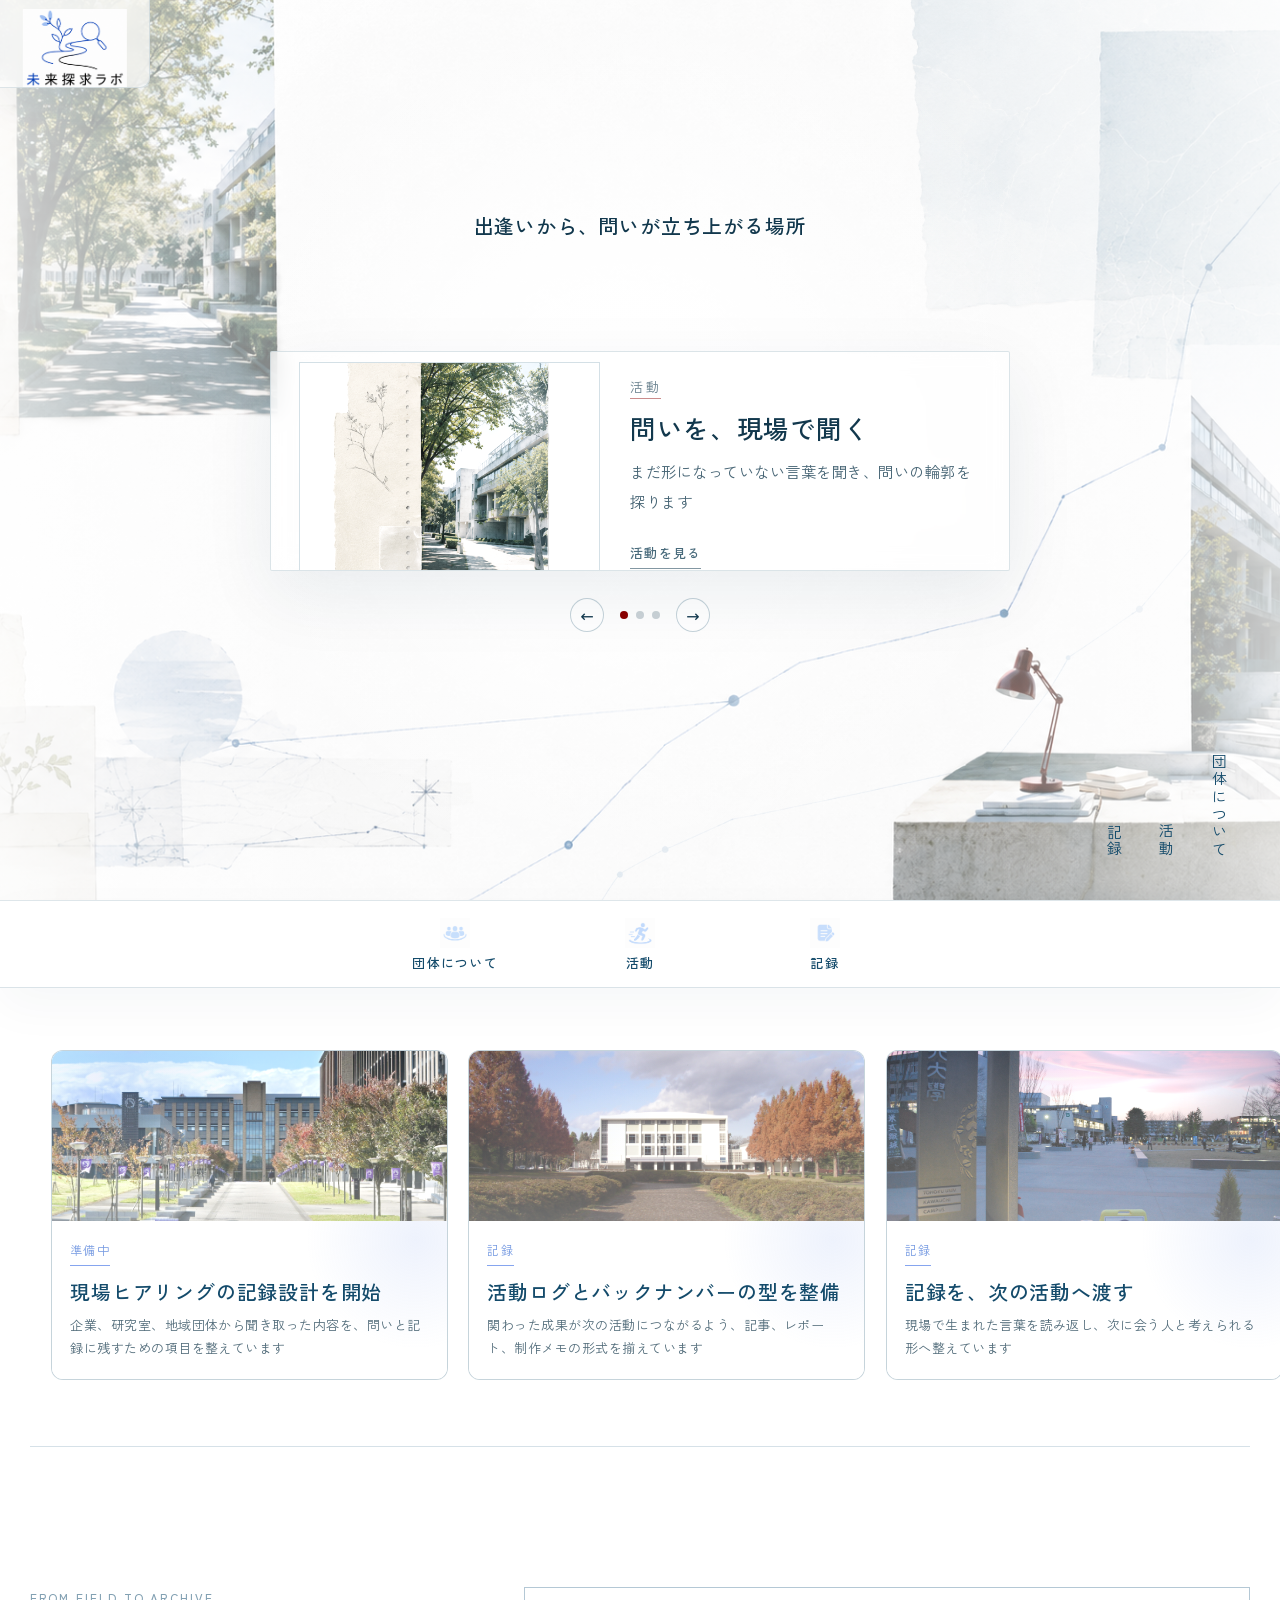
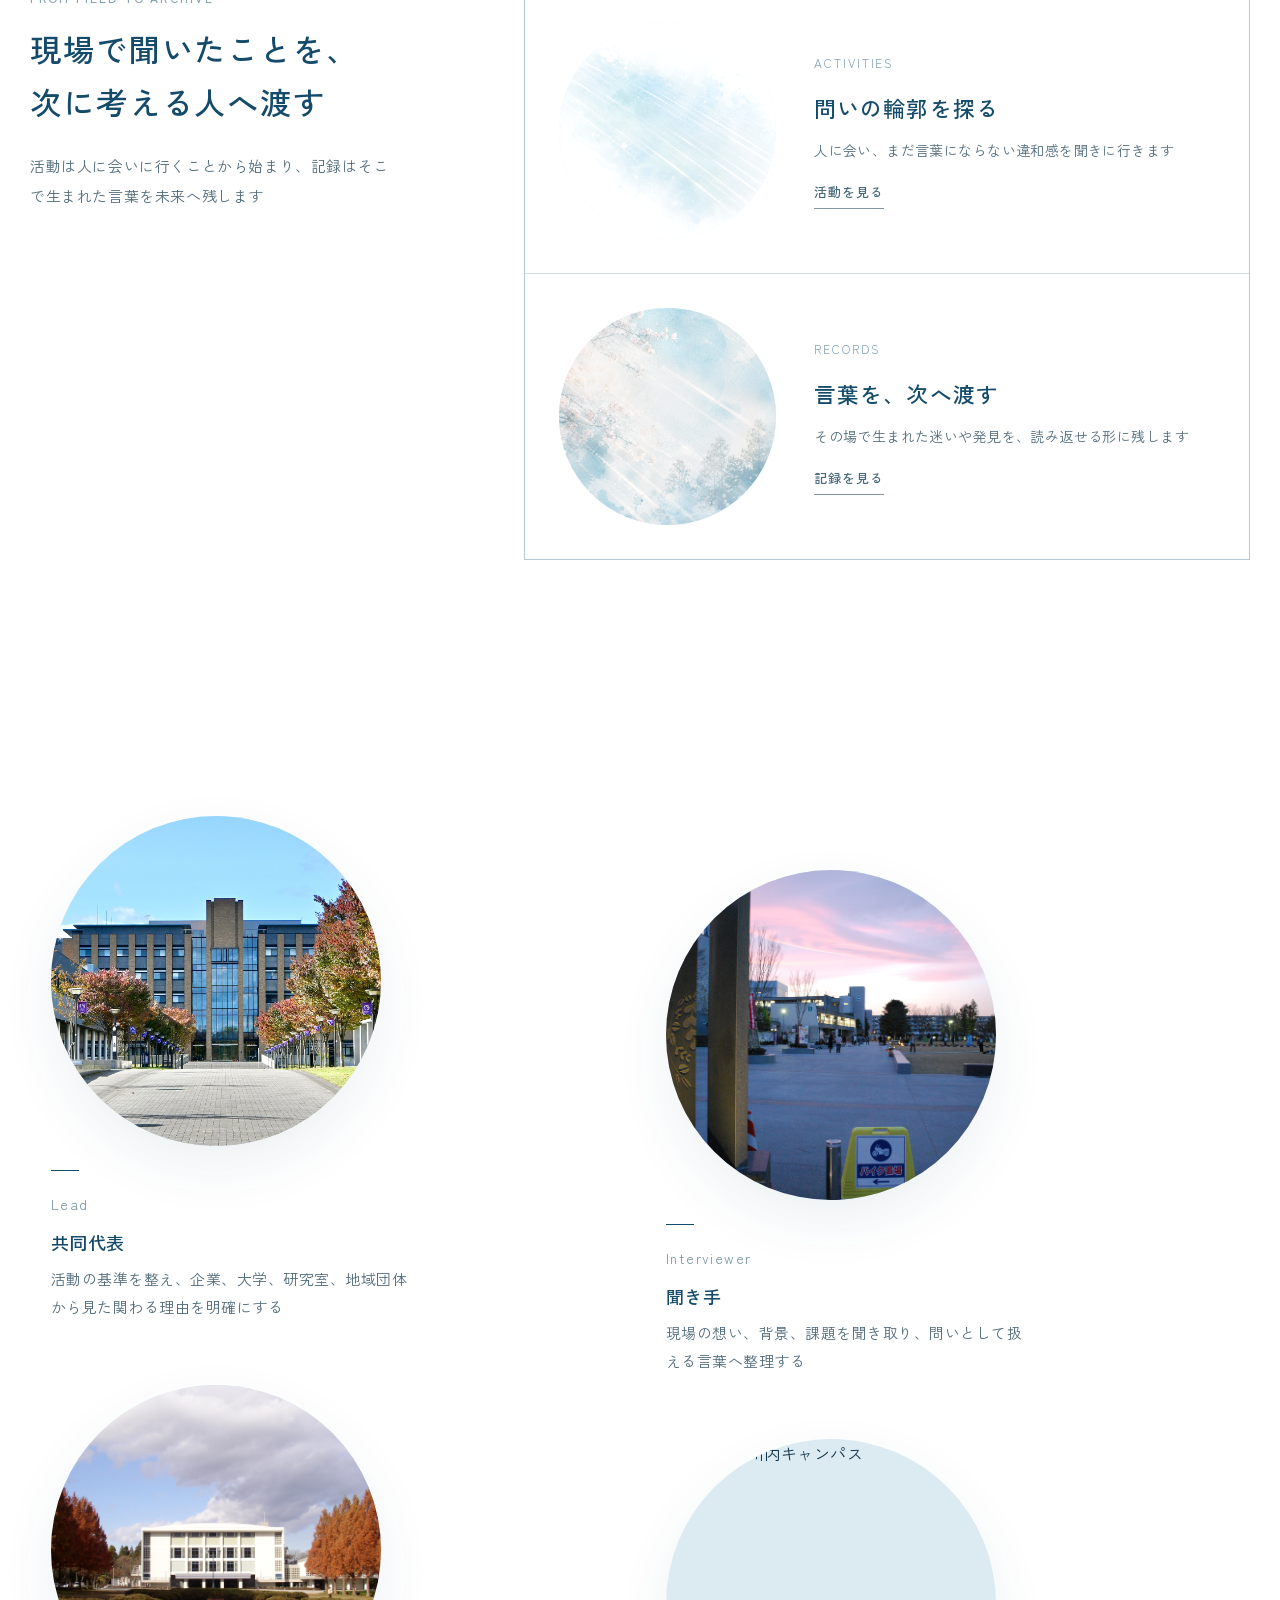
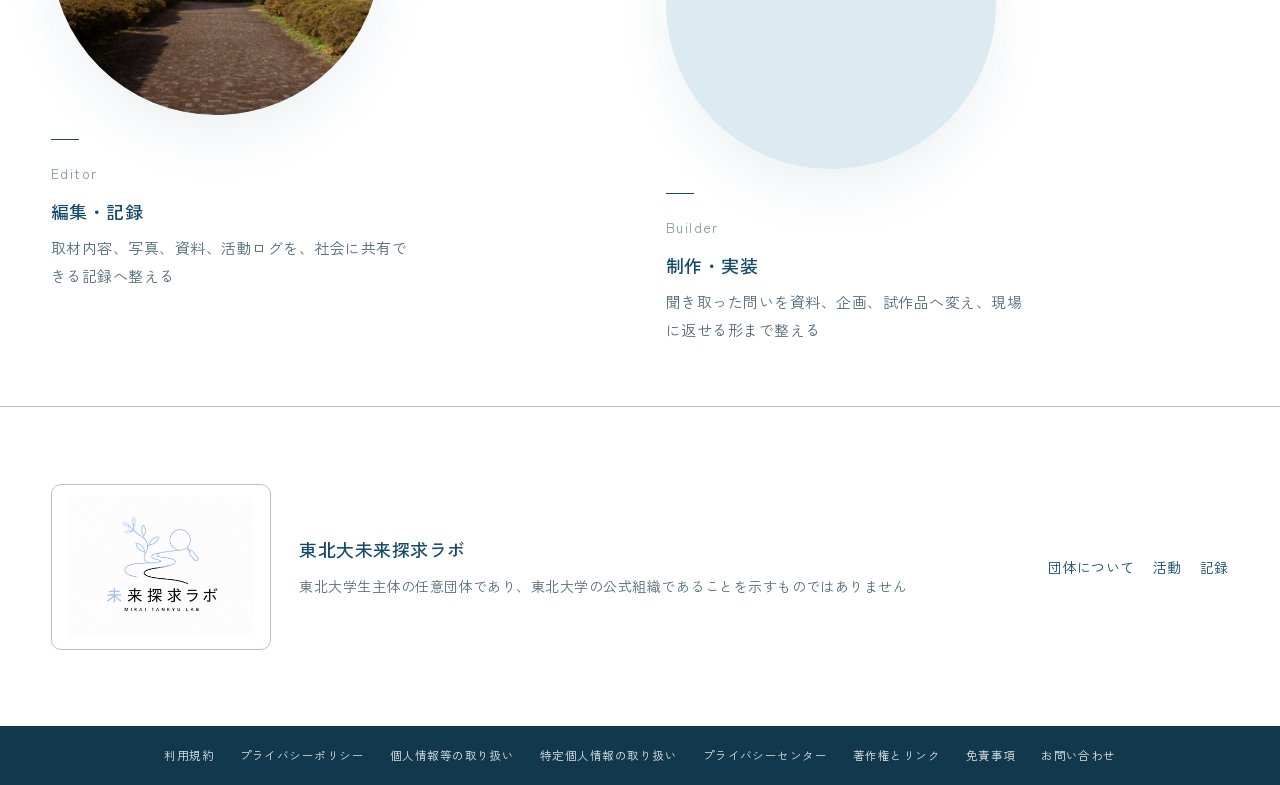
==== index.html @ eca27746 "publish Tohoku Future Inquiry Lab site" ====
﻿<!doctype html>
<html lang="ja">
  <head>
    <meta charset="utf-8" />
    <meta name="viewport" content="width=device-width, initial-scale=1" />
    <title>東北大未来探求ラボ | Tohoku Future Inquiry Lab</title>
    <meta
      name="description"
      content="東北大未来探求ラボは、企業・大学・研究室・地域団体の現場にある想いを聞き取り、問いとして整理し、社会に残る記録と次の協働へつなげる実践型コミュニティです"
    />
    <link rel="icon" type="image/png" href="./assets/mirai-tankyu-lab-logo.png" />
    <link rel="stylesheet" href="./styles.css" />
  </head>
  <body class="knot-site" data-page="top">
    <div id="loading" aria-hidden="true"></div>

    <a href="#main" class="skip-link">本文へ移動</a>

    <button class="knot-menu" type="button" data-knot-menu aria-controls="globalNavi" aria-expanded="false">
      <span></span>
      <span></span>
      <span></span>
      <i>menu</i>
    </button>

    <header class="knot-follow-header" data-follow-header aria-hidden="true">
      <nav aria-label="追従ナビゲーション">
        <a href="./about.html">団体について</a>
        <a href="./activities.html">活動</a>
        <a href="./records.html">記録</a>
      </nav>
    </header>

    <nav id="globalNavi" class="knot-nav" aria-label="主要ナビゲーション">
      <div class="knot-nav-inner">
        <a href="./index.html" aria-current="page">ＴＯＰ</a>
        <a href="./about.html">団体について</a>
        <a href="./activities.html">活動</a>
        <a href="./records.html">記録</a>
      </div>
      <p>東北大学生主体の任意団体</p>
    </nav>

    <main id="main">
      <section class="encounter-hero" aria-label="メインビジュアル">
        <div class="encounter-visual" aria-hidden="true">
          <img class="encounter-board" src="./assets/hero-inquiry/inquiry-board.png" alt="" />
          <img class="encounter-paper" src="./assets/hero-inquiry/blue-paper.png" alt="" />
          <img class="encounter-path" src="./assets/hero-inquiry/path-line.png" alt="" />
        </div>
        <div class="encounter-streams" aria-hidden="true">
          <div class="encounter-row row-slow">
            <div class="encounter-track">
              <figure><img src="./assets/tohoku/aobayama-new-campus-1.jpg" alt="" /></figure>
              <figure><img src="./assets/tohoku/centennial-hall.jpg" alt="" /></figure>
              <figure><img src="./assets/tohoku/kawauchi-campus.jpg" alt="" /></figure>
              <figure><img src="./assets/tohoku/aobayama-new-campus-2.jpg" alt="" /></figure>
              <figure><img src="./assets/tohoku/aobayama-new-campus-1.jpg" alt="" /></figure>
              <figure><img src="./assets/tohoku/centennial-hall.jpg" alt="" /></figure>
              <figure><img src="./assets/tohoku/kawauchi-campus.jpg" alt="" /></figure>
              <figure><img src="./assets/tohoku/aobayama-new-campus-2.jpg" alt="" /></figure>
            </div>
          </div>
          <div class="encounter-row row-medium">
            <div class="encounter-track reverse">
              <figure><img src="./assets/tohoku/kawauchi-campus-2022.jpg" alt="" /></figure>
              <figure><img src="./assets/tohoku/aobayama-new-campus-2.jpg" alt="" /></figure>
              <figure><img src="./assets/tohoku/centennial-hall.jpg" alt="" /></figure>
              <figure><img src="./assets/tohoku/kawauchi-campus.jpg" alt="" /></figure>
              <figure><img src="./assets/tohoku/kawauchi-campus-2022.jpg" alt="" /></figure>
              <figure><img src="./assets/tohoku/aobayama-new-campus-2.jpg" alt="" /></figure>
              <figure><img src="./assets/tohoku/centennial-hall.jpg" alt="" /></figure>
              <figure><img src="./assets/tohoku/kawauchi-campus.jpg" alt="" /></figure>
            </div>
          </div>
          <div class="encounter-row row-fast">
            <div class="encounter-track">
              <figure><img src="./assets/tohoku/centennial-hall.jpg" alt="" /></figure>
              <figure><img src="./assets/tohoku/aobayama-new-campus-1.jpg" alt="" /></figure>
              <figure><img src="./assets/tohoku/kawauchi-campus-2022.jpg" alt="" /></figure>
              <figure><img src="./assets/tohoku/aobayama-new-campus-2.jpg" alt="" /></figure>
              <figure><img src="./assets/tohoku/centennial-hall.jpg" alt="" /></figure>
              <figure><img src="./assets/tohoku/aobayama-new-campus-1.jpg" alt="" /></figure>
              <figure><img src="./assets/tohoku/kawauchi-campus-2022.jpg" alt="" /></figure>
              <figure><img src="./assets/tohoku/aobayama-new-campus-2.jpg" alt="" /></figure>
            </div>
          </div>
        </div>

        <div class="encounter-glow" aria-hidden="true"></div>
        <p class="encounter-label">Tohoku Future Inquiry Lab</p>
        <div class="encounter-copy">
          <h1>出逢いから、問いが立ち上がる場所</h1>
        </div>
        <div class="hero-article-carousel" data-news-carousel aria-label="記事スライドショー">
          <div class="hero-article-slides">
            <a class="hero-article-slide is-active" data-news-slide href="./activities.html">
              <div class="hero-article-image"><img src="./assets/hero-inquiry/campus-portrait.png" alt="" /></div>
              <div class="hero-article-text">
                <span>活動</span>
                <h2>問いを、現場で聞く</h2>
                <p>まだ形になっていない言葉を聞き、問いの輪郭を探ります</p>
                <b>活動を見る</b>
              </div>
            </a>
            <a class="hero-article-slide" data-news-slide href="./records.html">
              <div class="hero-article-image"><img src="./assets/hero-inquiry/campus-stairs.png" alt="" /></div>
              <div class="hero-article-text">
                <span>記録</span>
                <h2>言葉を、次へ渡す</h2>
                <p>結論にしないままの迷いも、読み返せる形へ残します</p>
                <b>記録を見る</b>
              </div>
            </a>
            <a class="hero-article-slide" data-news-slide href="./about.html">
              <div class="hero-article-image"><img src="./assets/hero-inquiry/botanical-record.png" alt="" /></div>
              <div class="hero-article-text">
                <span>団体について</span>
                <h2>探求の余白をひらく</h2>
                <p>忙しい日々の中でも、自分の問いに立ち戻れる場所をつくります</p>
                <b>私たちについて</b>
              </div>
            </a>
          </div>
          <div class="hero-article-controls" aria-label="記事スライド操作">
            <button type="button" data-news-prev aria-label="前の記事へ">←</button>
            <div class="hero-article-dots" role="tablist" aria-label="記事一覧">
              <button type="button" class="is-active" data-news-dot="0" aria-label="1件目を表示"></button>
              <button type="button" data-news-dot="1" aria-label="2件目を表示"></button>
              <button type="button" data-news-dot="2" aria-label="3件目を表示"></button>
            </div>
            <button type="button" data-news-next aria-label="次の記事へ">→</button>
          </div>
        </div>

        <a class="knot-fixed-logo" href="./index.html" aria-label="未来探求ラボ トップ"><img src="./assets/header-logo.png" alt="" /></a>
        <div class="knot-fixed-nav" aria-hidden="true">
          <a href="./about.html">団体について</a>
          <a href="./activities.html">活動</a>
          <a href="./records.html">記録</a>
        </div>
      </section>

      <nav class="knot-under-hero-menu" aria-label="Section navigation" data-under-hero-menu>
        <a href="./about.html">
          <img src="./assets/icons/about.png" alt="" aria-hidden="true" />
          <span>&#x56e3;&#x4f53;&#x306b;&#x3064;&#x3044;&#x3066;</span>
        </a>
        <a href="./activities.html">
          <img src="./assets/icons/activities.png" alt="" aria-hidden="true" />
          <span>&#x6d3b;&#x52d5;</span>
        </a>
        <a href="./records.html">
          <img src="./assets/icons/records.png" alt="" aria-hidden="true" />
          <span>&#x8a18;&#x9332;</span>
        </a>
      </nav>

      <section class="home-news knot-section" aria-label="最近の動き">
        <h2 class="story-visually-hidden">最近の動き</h2>
        <div class="news-carousel news-flow-carousel">
          <div class="news-slides">
            <article class="news-slide is-active" data-news-slide>
              <div class="news-image"><img src="./assets/tohoku/aobayama-new-campus-1.jpg" alt="東北大学青葉山新キャンパス" /></div>
              <div class="news-text">
                <span>準備中</span>
                <h3>現場ヒアリングの記録設計を開始</h3>
                <p>企業、研究室、地域団体から聞き取った内容を、問いと記録に残すための項目を整えています</p>
              </div>
            </article>
            <article class="news-slide" data-news-slide>
              <div class="news-image"><img src="./assets/tohoku/centennial-hall.jpg" alt="東北大学百周年記念会館 川内萩ホール" /></div>
              <div class="news-text">
                <span>記録</span>
                <h3>活動ログとバックナンバーの型を整備</h3>
                <p>関わった成果が次の活動につながるよう、記事、レポート、制作メモの形式を揃えています</p>
              </div>
            </article>
            <article class="news-slide" data-news-slide>
              <div class="news-image"><img src="./assets/tohoku/kawauchi-campus.jpg" alt="東北大学川内キャンパスの風景" /></div>
              <div class="news-text">
                <span>記録</span>
                <h3>記録を、次の活動へ渡す</h3>
                <p>現場で生まれた言葉を読み返し、次に会う人と考えられる形へ整えています</p>
              </div>
            </article>
            <article class="news-slide" aria-hidden="true">
              <div class="news-image"><img src="./assets/tohoku/aobayama-new-campus-1.jpg" alt="" /></div>
              <div class="news-text">
                <span>準備中</span>
                <h3>現場ヒアリングの記録設計を開始</h3>
                <p>企業、研究室、地域団体から聞き取った内容を、問いと記録に残すための項目を整えています</p>
              </div>
            </article>
            <article class="news-slide" aria-hidden="true">
              <div class="news-image"><img src="./assets/tohoku/centennial-hall.jpg" alt="" /></div>
              <div class="news-text">
                <span>記録</span>
                <h3>活動ログとバックナンバーの型を整備</h3>
                <p>関わった成果が次の活動につながるよう、記事、レポート、制作メモの形式を揃えています</p>
              </div>
            </article>
            <article class="news-slide" aria-hidden="true">
              <div class="news-image"><img src="./assets/tohoku/kawauchi-campus.jpg" alt="" /></div>
              <div class="news-text">
                <span>記録</span>
                <h3>記録を、次の活動へ渡す</h3>
                <p>現場で生まれた言葉を読み返し、次に会う人と考えられる形へ整えています</p>
              </div>
            </article>
          </div>
        </div>
      </section>

      <section class="home-portal" aria-labelledby="homePortalTitle">
        <div class="home-portal-intro" data-target data-slideup>
          <p class="story-kicker">from field to archive</p>
          <h2 id="homePortalTitle">現場で聞いたことを、<br />次に考える人へ渡す</h2>
          <p>活動は人に会いに行くことから始まり、記録はそこで生まれた言葉を未来へ残します</p>
        </div>
        <div class="home-portal-links">
          <a class="home-portal-link" href="./activities.html" data-target data-slideup>
            <div class="home-portal-image"><img src="./assets/future-lab/home-activity-portal.png" alt="淡い青の中を進む光の線" /></div>
            <div>
              <span>Activities</span>
              <h3>問いの輪郭を探る</h3>
              <p>人に会い、まだ言葉にならない違和感を聞きに行きます</p>
              <b>活動を見る</b>
            </div>
          </a>
          <a class="home-portal-link" href="./records.html" data-target data-slideup>
            <div class="home-portal-image"><img src="./assets/future-lab/home-record-portal.png" alt="桜と光が重なる風景" /></div>
            <div>
              <span>Records</span>
              <h3>言葉を、次へ渡す</h3>
              <p>その場で生まれた迷いや発見を、読み返せる形に残します</p>
              <b>記録を見る</b>
            </div>
          </a>
        </div>
      </section>

      <section class="home-events knot-section" aria-label="これから開く場">
        <div class="home-section-head">
          <p>Events</p>
          <h2 id="home-events-title">これから動く活動</h2>
        </div>
        <div class="event-list">
          <article data-target data-slideup>
            <span>準備中</span>
            <h3>未来探求インタビュー</h3>
            <p>企業、研究室、地域の現場に会い、想いと課題を聞き取り、社会に残る記録へ整える活動</p>
          </article>
          <article data-target data-slideup>
            <span>設計中</span>
            <h3>問いの整理会</h3>
            <p>聞き取った内容を問い、資料、試作品へ整理し、小さく検証する活動</p>
          </article>
          <article data-target data-slideup>
            <span>構想中</span>
            <h3>社会課題プロジェクト</h3>
            <p>大学の知と社会の現場を接続し、3か月単位で小さな支援策を検証する活動</p>
          </article>
          <article data-target data-slideup>
            <span>記録化</span>
            <h3>活動ログ編集</h3>
            <p>取材、写真、レポート、制作メモを蓄積し、バックナンバーとして公開する活動</p>
          </article>
          <article data-target data-slideup>
            <span>公開準備</span>
            <h3>問いの共有会</h3>
            <p>記録から見えた論点を共有し、次に会うべき人や現場を整理する活動</p>
          </article>
        </div>
      </section>

      <section class="knot-section knot-future">
        <div class="knot-row">
          <aside class="knot-sticky">
            <h2 class="knot-page-title" data-target data-slideup>
              <span>( framework )</span>
              <strong>出逢いを記録し、協働へつなぐ</strong>
            </h2>
          </aside>
          <div class="knot-row-main">
            <div class="future-map" data-target data-slideup>
              <img src="./assets/mirai-tankyu-lab-logo.png" alt="未来探求ラボのロゴ" />
              <div>
                <span>Brand flow</span>
                <h3>出逢い、問い、記録、社会接続</h3>
                <p>企業、大学、研究室、地域団体の現場にある想いを聞き取り、次の活動へつながる記録として残します</p>
              </div>
            </div>
            <div class="future-steps">
              <article data-target data-slideup>
                <span>01</span>
                <h3>聞き取る</h3>
                <p>現場に会い、想い、課題、背景を聞き取り、まだ言葉になっていない問いを見つけます</p>
              </article>
              <article data-target data-slideup>
                <span>02</span>
                <h3>記録する</h3>
                <p>聞き取った内容を記事、レポート、写真、制作メモとして整理します</p>
              </article>
              <article data-target data-slideup>
                <span>03</span>
                <h3>接続する</h3>
                <p>記録を公開し、大学の知と社会の現場が次に動ける接点を作ります</p>
              </article>
            </div>
          </div>
        </div>
      </section>

      <section class="knot-section knot-members">
        <div class="knot-row">
          <aside class="knot-sticky">
            <h2 class="knot-page-title" data-target data-slideup>
              <span>( members )</span>
              <strong>記録と接続を担うメンバー</strong>
            </h2>
            <p class="knot-side-lead" data-target data-slideup>
              聞く、整理する、記録する、形にする役割で、活動を社会に残る成果へつなげます
            </p>
          </aside>
          <div class="knot-row-main">
            <div class="member-list">
              <article class="member-card" data-target data-slideup>
                <div class="member-photo"><img src="./assets/tohoku/aobayama-new-campus-2.jpg" alt="東北大学青葉山新キャンパス" /></div>
                <div class="member-text">
                  <span>Lead</span>
                  <h3>共同代表</h3>
                  <p>活動の基準を整え、企業、大学、研究室、地域団体から見た関わる理由を明確にする</p>
                </div>
              </article>
              <article class="member-card" data-target data-slideup>
                <div class="member-photo"><img src="./assets/tohoku/kawauchi-campus.jpg" alt="東北大学川内キャンパスの風景" /></div>
                <div class="member-text">
                  <span>Interviewer</span>
                  <h3>聞き手</h3>
                  <p>現場の想い、背景、課題を聞き取り、問いとして扱える言葉へ整理する</p>
                </div>
              </article>
              <article class="member-card" data-target data-slideup>
                <div class="member-photo"><img src="./assets/tohoku/centennial-hall.jpg" alt="東北大学百周年記念会館 川内萩ホール" /></div>
                <div class="member-text">
                  <span>Editor</span>
                  <h3>編集・記録</h3>
                  <p>取材内容、写真、資料、活動ログを、社会に共有できる記録へ整える</p>
                </div>
              </article>
              <article class="member-card" data-target data-slideup>
                <div class="member-photo"><img src="./assets/tohoku/kawauchi-campus-2022.jpg" alt="東北大学川内キャンパス" /></div>
                <div class="member-text">
                  <span>Builder</span>
                  <h3>制作・実装</h3>
                  <p>聞き取った問いを資料、企画、試作品へ変え、現場に返せる形まで整える</p>
                </div>
              </article>
            </div>
          </div>
        </div>
      </section>

      <section class="knot-section knot-activities">
        <div class="knot-row">
          <aside class="knot-sticky">
            <h2 class="knot-page-title" data-target data-slideup>
              <span>( activities )</span>
              <strong>聞き取り、記録し、接続する</strong>
            </h2>
            <a class="btn-circle small" href="./activities.html" data-target data-slideup>
              <i></i>
              <span>一覧へ</span>
            </a>
          </aside>
          <div class="knot-row-main">
            <header class="knot-line-header">
              <h2 data-target data-slideup>recent activities</h2>
            </header>
            <div class="content-list compact-list knot-card-list" data-activities-list data-limit="3">
              <p class="loading">活動を読み込み中</p>
            </div>
          </div>
        </div>
      </section>

      <section class="knot-section knot-records">
        <div class="knot-row">
          <aside class="knot-sticky">
            <h2 class="knot-page-title" data-target data-slideup>
              <span>( records )</span>
              <strong>協働の理由を積み上げる</strong>
            </h2>
            <a class="btn-circle small" href="./records.html" data-target data-slideup>
              <i></i>
              <span>一覧へ</span>
            </a>
          </aside>
          <div class="knot-row-main">
            <header class="knot-line-header">
              <h2 data-target data-slideup>public records</h2>
            </header>
            <div class="backnumber-list knot-card-list" data-records-list data-limit="3">
              <p class="loading">記録を読み込み中</p>
            </div>
          </div>
        </div>
      </section>
    </main>

    <footer class="knot-footer">
      <div class="knot-footer-mark"><img src="./assets/mirai-tankyu-lab-logo.png" alt="未来探求ラボ" /></div>
      <div>
        <strong>東北大未来探求ラボ</strong>
        <p>東北大学生主体の任意団体であり、東北大学の公式組織であることを示すものではありません</p>
      </div>
      <nav aria-label="Footer navigation">
        <a href="./about.html">&#x56e3;&#x4f53;&#x306b;&#x3064;&#x3044;&#x3066;</a>
        <a href="./activities.html">&#x6d3b;&#x52d5;</a>
        <a href="./records.html">&#x8a18;&#x9332;</a>
      </nav>
    </footer>
    <nav class="knot-legal-footer" aria-label="Policy navigation">
      <a href="./terms.html">&#x5229;&#x7528;&#x898f;&#x7d04;</a>
      <a href="./privacy.html">&#x30d7;&#x30e9;&#x30a4;&#x30d0;&#x30b7;&#x30fc;&#x30dd;&#x30ea;&#x30b7;&#x30fc;</a>
      <a href="./personal-information.html">&#x500b;&#x4eba;&#x60c5;&#x5831;&#x7b49;&#x306e;&#x53d6;&#x308a;&#x6271;&#x3044;</a>
      <a href="./specific-personal-information.html">&#x7279;&#x5b9a;&#x500b;&#x4eba;&#x60c5;&#x5831;&#x306e;&#x53d6;&#x308a;&#x6271;&#x3044;</a>
      <a href="./privacy-center.html">&#x30d7;&#x30e9;&#x30a4;&#x30d0;&#x30b7;&#x30fc;&#x30bb;&#x30f3;&#x30bf;&#x30fc;</a>
      <a href="./copyright-link.html">&#x8457;&#x4f5c;&#x6a29;&#x3068;&#x30ea;&#x30f3;&#x30af;</a>
      <a href="./disclaimer.html">&#x514d;&#x8cac;&#x4e8b;&#x9805;</a>
      <a href="./contact.html">&#x304a;&#x554f;&#x3044;&#x5408;&#x308f;&#x305b;</a>
    </nav>




    <script src="./script.js"></script>
  </body>
</html>
---- styles.css ----
:root {
  --ink: #101412;
  --muted: #59625d;
  --paper: #ffffff;
  --surface: #ffffff;
  --line: #e2e2dc;
  --deep: #153c35;
  --aqua: #2d9c89;
  --brick: #b84d34;
  --sky: #9fc7d3;
  --max: 1180px;
  --gutter: clamp(22px, 4.2vw, 56px);
  --section-y: clamp(84px, 9vw, 136px);
  --opening-ease: cubic-bezier(0.22, 1, 0.36, 1);
  --opening-exit: cubic-bezier(0.83, 0, 0.17, 1);
}

* {
  box-sizing: border-box;
}

html {
  scroll-behavior: smooth;
}

body {
  margin: 0;
  background: var(--paper);
  color: var(--ink);
  font-family: "Yu Gothic", "Hiragino Kaku Gothic ProN", "Meiryo", system-ui, sans-serif;
  line-height: 1.75;
  letter-spacing: 0;
}

body.is-loading {
  overflow: hidden;
}

.preloader {
  position: fixed;
  inset: 0;
  z-index: 9999;
  display: grid;
  place-items: center;
  overflow: hidden;
  background: transparent;
  color: #ffffff;
  isolation: isolate;
  visibility: visible;
  transition: visibility 0s linear 980ms;
}

.preloader::before,
.preloader::after {
  position: absolute;
  right: 0;
  left: 0;
  z-index: 0;
  height: 50.5%;
  background: #000000;
  content: "";
  transition: transform 980ms var(--opening-exit);
  will-change: transform;
}

.preloader::before {
  top: 0;
  transform-origin: 50% 0;
}

.preloader::after {
  bottom: 0;
  transform-origin: 50% 100%;
}

.preloader.is-hidden {
  visibility: hidden;
  pointer-events: none;
}

.preloader.is-hidden::before {
  transform: translateY(-101%);
}

.preloader.is-hidden::after {
  transform: translateY(101%);
}

.opening-mark {
  display: grid;
  position: relative;
  z-index: 1;
  width: min(34vw, 168px);
  height: min(34vw, 168px);
  place-items: center;
  color: #ffffff;
  opacity: 0;
  transform: translateZ(0) scale(0.94);
  animation: openingMark 1880ms var(--opening-ease) both;
  will-change: opacity, transform;
}

.future-sigil {
  display: block;
  width: clamp(92px, 13vw, 154px);
  height: clamp(92px, 13vw, 154px);
  overflow: visible;
  transform: translateZ(0);
}

.future-sigil-body {
  transform-origin: 50% 50%;
  stroke-dasharray: 312;
  animation: sigilResolve 1880ms var(--opening-ease) both;
  will-change: stroke-dashoffset, transform;
}

.future-sigil-slit {
  opacity: 0.72;
  transform-origin: 50% 50%;
  animation: sigilSlit 1880ms var(--opening-ease) both;
  will-change: opacity, stroke-dashoffset;
}

.future-sigil-point {
  transform-box: fill-box;
  transform-origin: center;
  animation: sigilPoint 1880ms var(--opening-ease) both;
  will-change: opacity, transform;
}

.preloader.is-hidden .opening-mark {
  opacity: 0;
  transform: translateZ(0) scale(0.9);
  transition:
    opacity 360ms var(--opening-exit),
    transform 520ms var(--opening-exit);
}

body:not(.is-loading) .site-header,
body:not(.is-loading) .top-strip,
body:not(.is-loading) .hero-copy,
body:not(.is-loading) .slideshow-shell,
body:not(.is-loading) .impact-panel,
body:not(.is-loading) .impact-news {
  animation: siteReveal 960ms var(--opening-ease) both;
}

body:not(.is-loading) .top-strip {
  animation-delay: 60ms;
}

body:not(.is-loading) .hero-copy {
  animation-delay: 120ms;
}

body:not(.is-loading) .slideshow-shell {
  animation-delay: 180ms;
}

body:not(.is-loading) .impact-panel {
  animation-delay: 120ms;
}

body:not(.is-loading) .impact-news {
  animation-delay: 220ms;
}

.hero-copy {
  position: relative;
  z-index: 7;
  max-width: 390px;
}

@keyframes openingMark {
  0% {
    opacity: 0;
    transform: translateZ(0) scale(0.92);
  }
  34%, 82% {
    opacity: 1;
    transform: translateZ(0) scale(1);
  }
  100% {
    opacity: 0.96;
    transform: translateZ(0) scale(0.985);
  }
}

@keyframes sigilResolve {
  0% {
    stroke-dashoffset: 312;
    transform: translateY(4px) scale(0.94);
  }
  42%, 82% {
    stroke-dashoffset: 0;
    transform: translateY(0) scale(1);
  }
  100% {
    stroke-dashoffset: 0;
    transform: translateY(0) scale(0.96);
  }
}

@keyframes sigilSlit {
  0%, 30% {
    opacity: 0;
    stroke-dasharray: 1 96;
    stroke-dashoffset: 44;
  }
  58%, 82% {
    opacity: 0.72;
    stroke-dasharray: 96 96;
    stroke-dashoffset: 0;
  }
  100% {
    opacity: 0.58;
    stroke-dasharray: 96 96;
    stroke-dashoffset: 0;
  }
}

@keyframes sigilPoint {
  0%, 38% {
    opacity: 0;
    transform: scale(0.72);
  }
  62%, 82% {
    opacity: 1;
    transform: scale(1);
  }
  100% {
    opacity: 0.92;
    transform: scale(0.9);
  }
}

@keyframes siteReveal {
  from {
    opacity: 0;
    transform: translateY(10px);
  }
  to {
    opacity: 1;
    transform: translateY(0);
  }
}

@media (prefers-reduced-motion: reduce) {
  .preloader,
  .preloader::before,
  .preloader::after,
  .opening-mark,
  .future-sigil-body,
  .future-sigil-slit,
  .future-sigil-point,
  .preloader.is-hidden .opening-mark,
  body:not(.is-loading) .site-header,
  body:not(.is-loading) .top-strip,
  body:not(.is-loading) .hero-copy,
  body:not(.is-loading) .slideshow-shell,
  body:not(.is-loading) .impact-panel,
  body:not(.is-loading) .impact-news,
  .flow-track {
    animation: none;
    transition: none;
  }
}

img {
  display: block;
  max-width: 100%;
}

a {
  color: inherit;
  text-decoration: none;
}

button,
select {
  font: inherit;
}

.site-header {
  position: sticky;
  top: 0;
  z-index: 20;
  display: grid;
  grid-template-columns: minmax(300px, 1fr) auto minmax(190px, 0.36fr);
  align-items: center;
  gap: 28px;
  min-height: 92px;
  padding: 14px 30px;
  background: rgba(255, 255, 255, 0.94);
  border-bottom: 1px solid var(--line);
  backdrop-filter: blur(10px);
}

.brand {
  display: inline-flex;
  align-items: center;
  gap: 12px;
  min-width: 0;
}

.brand-mark {
  display: grid;
  width: 48px;
  height: 48px;
  place-items: center;
  background: var(--ink);
  color: var(--surface);
  font-weight: 700;
}

.brand strong,
.site-footer strong {
  display: block;
  font-size: 17px;
  line-height: 1.2;
}

.brand small {
  color: var(--muted);
  font-size: 14px;
}

.header-nav {
  display: flex;
  align-items: center;
  gap: 22px;
  font-size: 14px;
}

.header-nav a {
  flex: 0 0 auto;
  white-space: nowrap;
  border-bottom: 1px solid transparent;
}

.header-nav a:hover,
.header-nav a:focus-visible,
.header-nav a[aria-current="page"] {
  border-color: var(--ink);
}

.official-note {
  justify-self: end;
  margin: 0;
  color: var(--muted);
  font-size: 14px;
}

.top-strip {
  display: flex;
  justify-content: center;
  gap: clamp(18px, 4vw, 60px);
  padding: 14px var(--gutter);
  border-bottom: 1px solid var(--line);
  color: var(--muted);
  font-size: 14px;
  white-space: nowrap;
  overflow-x: auto;
}

.top-strip a {
  flex: 0 0 auto;
  border-bottom: 1px solid transparent;
}

.top-strip a:hover,
.top-strip a:focus-visible {
  color: var(--ink);
  border-color: var(--ink);
}

.section-band,
.section-pad {
  max-width: var(--max);
  margin: 0 auto;
  padding: var(--section-y) var(--gutter);
}

.page-hero {
  display: grid;
  grid-template-columns: minmax(280px, 0.76fr) minmax(320px, 1fr);
  gap: clamp(28px, 7vw, 92px);
  align-items: end;
  min-height: 420px;
  border-bottom: 1px solid var(--line);
}

.page-hero h1 {
  max-width: 720px;
  font-size: clamp(32px, 4.5vw, 56px);
}

.page-hero p:last-child {
  max-width: 560px;
  margin: 0;
  color: var(--muted);
  font-size: 18px;
}

.hero {
  position: relative;
  display: grid;
  grid-template-columns: minmax(170px, 0.56fr) minmax(300px, 0.94fr) minmax(300px, 1.1fr) minmax(170px, 0.56fr);
  gap: clamp(16px, 3vw, 34px);
  align-items: center;
  min-height: min(760px, calc(100svh - 124px));
  padding: clamp(68px, 7vw, 104px) var(--gutter) clamp(58px, 7vw, 96px);
}

.watermark {
  position: absolute;
  left: 50%;
  bottom: 64px;
  z-index: -1;
  margin: 0;
  color: rgba(16, 20, 18, 0.055);
  font-family: Georgia, serif;
  font-size: clamp(88px, 18vw, 240px);
  font-weight: 700;
  line-height: 0.8;
  transform: translateX(-50%);
  white-space: nowrap;
}

.eyebrow {
  margin: 0 0 14px;
  color: var(--brick);
  font-size: 14px;
  font-weight: 700;
  letter-spacing: 0.08em;
  text-transform: uppercase;
}

h1,
h2,
h3,
p {
  overflow-wrap: anywhere;
}

h1 {
  margin: 0;
  font-family: inherit;
  font-size: clamp(34px, 4vw, 48px);
  font-weight: 700;
  line-height: 1.16;
}

.hero-title {
  font-size: clamp(28px, 2.8vw, 32px);
  line-height: 1.28;
  font-weight: 700;
  overflow-wrap: normal;
  word-break: keep-all;
}

.hero-title span {
  display: block;
}

.hero-slideshow .hero-lead {
  max-width: 300px;
}

h2 {
  margin: 0;
  font-family: inherit;
  font-size: clamp(27px, 3.2vw, 42px);
  font-weight: 700;
  line-height: 1.32;
}

h3 {
  margin: 0;
  font-size: 22px;
  line-height: 1.35;
}

.hero-lead {
  max-width: 560px;
  margin: 30px 0 0;
  color: #27312d;
  font-size: 18px;
}

.hero-actions {
  display: flex;
  flex-wrap: wrap;
  gap: 18px;
  align-items: center;
  margin-top: 38px;
}

.primary-link,
.text-link,
.question-machine button {
  display: inline-flex;
  min-height: 48px;
  align-items: center;
  justify-content: center;
  border: 1px solid var(--ink);
}

.primary-link {
  padding: 0 24px;
  background: var(--ink);
  color: var(--surface);
}

.primary-link:hover,
.primary-link:focus-visible,
.question-machine button:hover,
.question-machine button:focus-visible {
  background: var(--deep);
  border-color: var(--deep);
}

.text-link {
  border-color: transparent;
  border-bottom-color: var(--ink);
}

.hero-card {
  position: relative;
  min-height: 330px;
  background: var(--surface);
  border: 1px solid var(--line);
  overflow: hidden;
}

.hero-card img {
  width: 100%;
  height: 100%;
  min-height: inherit;
  object-fit: cover;
  filter: saturate(0.86) contrast(1.02);
}

.hero-card > div {
  position: absolute;
  right: 0;
  bottom: 0;
  left: auto;
  width: min(84%, 320px);
  padding: 20px;
  background: var(--surface);
  border-top: 1px solid var(--line);
  border-left: 1px solid var(--line);
}

.hero-card-left,
.hero-card-right {
  min-height: 380px;
}

.hero-card-main {
  min-height: 560px;
}

.hero-card-left {
  transform: translateY(-26px);
}

.hero-card-right {
  transform: translateY(34px);
}

.hero-card span,
.question-card span,
.roadmap-list span,
.backnumber-item time {
  display: block;
  color: var(--brick);
  font-size: 14px;
  font-weight: 700;
  letter-spacing: 0.08em;
  text-transform: uppercase;
}

.hero-card strong {
  display: block;
  margin-top: 6px;
  line-height: 1.55;
}

.hero-slideshow {
  grid-template-columns: minmax(280px, 0.72fr) minmax(620px, 1.28fr);
  gap: clamp(24px, 5vw, 70px);
  align-items: center;
  overflow: hidden;
}

.slideshow-shell {
  position: relative;
  overflow: hidden;
  min-height: 590px;
}

.slide-stage {
  position: relative;
  height: 590px;
}

.slide-card {
  position: absolute;
  top: 50%;
  left: 50%;
  display: flex;
  flex-direction: column;
  width: min(62%, 520px);
  height: 560px;
  background: var(--surface);
  border: 1px solid var(--line);
  opacity: 0;
  overflow: hidden;
  pointer-events: none;
  transform: translate(-50%, -50%) scale(0.82);
  transition:
    transform 560ms ease,
    opacity 560ms ease,
    filter 560ms ease;
}

.slide-card.is-active {
  z-index: 3;
  opacity: 1;
  pointer-events: auto;
  transform: translate(-50%, -50%) scale(1);
}

.slide-card.is-prev {
  z-index: 2;
  opacity: 0.72;
  transform: translate(-128%, -50%) scale(0.78);
  filter: saturate(0.8);
}

.slide-card.is-next {
  z-index: 2;
  opacity: 0.72;
  transform: translate(28%, -50%) scale(0.78);
  filter: saturate(0.8);
}

.slide-card.is-hidden {
  opacity: 0;
  transform: translate(-50%, -50%) scale(0.72);
}

.slide-card img {
  width: 100%;
  min-height: 0;
  height: auto;
  flex: 1 1 auto;
  object-fit: cover;
  filter: saturate(0.86) contrast(1.02);
}

.slide-card > div {
  position: relative;
  width: 100%;
  padding: 20px 22px;
  background: var(--surface);
  border-top: 1px solid var(--line);
}

.slide-card:not(.is-active) > div {
  display: none;
}

.slide-card span {
  display: block;
  color: var(--brick);
  font-size: 14px;
  font-weight: 700;
  letter-spacing: 0.08em;
  text-transform: uppercase;
}

.slide-card strong {
  display: block;
  margin-top: 6px;
  line-height: 1.55;
}

.slider-arrow {
  position: absolute;
  top: 50%;
  z-index: 5;
  display: grid;
  width: 48px;
  height: 48px;
  place-items: center;
  background: var(--surface);
  border: 1px solid var(--ink);
  color: var(--ink);
  cursor: pointer;
  transform: translateY(-50%);
}

.slider-arrow:hover,
.slider-arrow:focus-visible {
  background: var(--ink);
  color: var(--surface);
}

.slider-arrow-prev {
  left: 4px;
}

.slider-arrow-next {
  right: 4px;
}

.slide-dots {
  position: absolute;
  right: 0;
  bottom: 0;
  left: 0;
  z-index: 6;
  display: flex;
  justify-content: center;
  gap: 10px;
}

.slide-dots button {
  width: 34px;
  height: 4px;
  padding: 0;
  background: var(--line);
  border: 0;
  cursor: pointer;
}

.slide-dots button.is-active {
  background: var(--ink);
}

.hero-impact {
  display: block;
  max-width: none;
  min-height: auto;
  padding: 30px 30px 0;
}

.impact-panel {
  position: relative;
  display: grid;
  grid-template-columns: minmax(420px, 0.5fr) minmax(0, 0.5fr);
  min-height: min(510px, calc(100svh - 184px));
  max-width: none;
  margin: 0 auto;
  overflow: hidden;
  background: #fbfde9;
  border: 1px solid #eff1d8;
  border-radius: 8px 8px 0 0;
}

.impact-panel::after {
  position: absolute;
  right: -9vw;
  bottom: -12vw;
  width: min(38vw, 520px);
  aspect-ratio: 1;
  border: 1px solid rgba(16, 20, 18, 0.06);
  border-radius: 50%;
  content: "";
}

.impact-copy {
  position: relative;
  z-index: 4;
  display: grid;
  align-content: center;
  padding: clamp(36px, 5vw, 58px) 0 clamp(36px, 5vw, 58px) clamp(36px, 5vw, 72px);
}

.impact-kicker {
  margin: 0 0 clamp(22px, 3vw, 38px);
  color: var(--brick);
  font-size: 14px;
  font-weight: 700;
  letter-spacing: 0.08em;
  text-transform: uppercase;
}

.impact-title {
  max-width: 620px;
  font-size: clamp(44px, 5.2vw, 68px);
  font-weight: 800;
  line-height: 1.1;
  letter-spacing: 0;
}

.impact-title span {
  display: block;
}

.impact-lead {
  max-width: 430px;
  margin: clamp(24px, 3vw, 36px) 0 0;
  color: #27312d;
  font-size: clamp(16px, 1.5vw, 20px);
  line-height: 2;
}

.impact-link {
  display: inline-flex;
  width: fit-content;
  min-height: 46px;
  align-items: center;
  margin-top: clamp(28px, 4vw, 46px);
  padding: 0 18px;
  background: var(--surface);
  border: 1px solid rgba(16, 20, 18, 0.08);
  box-shadow: 0 1px 0 rgba(16, 20, 18, 0.04);
  font-size: 18px;
  font-weight: 700;
}

.impact-link::after {
  display: grid;
  width: 18px;
  height: 18px;
  margin-left: 12px;
  place-items: center;
  border-radius: 50%;
  background: var(--brick);
  color: var(--surface);
  content: "›";
  font-size: 16px;
  line-height: 1;
}

.impact-link:hover,
.impact-link:focus-visible {
  border-color: var(--ink);
}

.impact-visual {
  position: relative;
  min-height: 510px;
  overflow: hidden;
}

.impact-count {
  position: absolute;
  top: 18px;
  right: 24px;
  z-index: 6;
  display: flex;
  gap: 10px;
  margin: 0;
  color: #59625d;
  font-size: 13px;
  line-height: 1;
}

.impact-count span {
  opacity: 0.52;
}

.flow-viewport {
  position: absolute;
  inset: 0;
  display: flex;
  align-items: center;
  overflow: hidden;
}

.flow-viewport::before,
.flow-viewport::after {
  position: absolute;
  top: 0;
  bottom: 0;
  z-index: 3;
  width: 52px;
  pointer-events: none;
  content: "";
}

.flow-viewport::before {
  left: 0;
  background: linear-gradient(90deg, #fbfde9 0%, rgba(251, 253, 233, 0) 100%);
}

.flow-viewport::after {
  right: 0;
  background: linear-gradient(270deg, #fbfde9 0%, rgba(251, 253, 233, 0) 100%);
}

.flow-track {
  display: flex;
  width: max-content;
  align-items: center;
  gap: clamp(12px, 1.6vw, 24px);
  padding-left: 0;
  transform: translate3d(var(--flow-offset, 0px), 0, 0);
  will-change: transform;
}

.flow-card {
  flex: 0 0 auto;
  margin: 0;
  overflow: hidden;
  background: #edf0e5;
}

.flow-card img {
  width: 100%;
  height: 100%;
  color: transparent;
  object-fit: cover;
  filter: saturate(0.94) contrast(1.03);
}

.flow-card:nth-child(4n + 1) img {
  object-position: 26% 50%;
}

.flow-card:nth-child(4n + 2) img {
  object-position: 52% 50%;
}

.flow-card:nth-child(4n + 3) img {
  object-position: 76% 50%;
}

.flow-card:nth-child(4n + 4) img {
  object-position: 40% 50%;
}

.flow-card-circle {
  width: clamp(168px, 17vw, 232px);
  height: clamp(168px, 17vw, 232px);
  border-radius: 50%;
}

.flow-card-rect {
  width: clamp(236px, 23vw, 320px);
  height: clamp(168px, 18vw, 246px);
}

.flow-card:nth-child(4n + 2) {
  transform: translateY(-18px);
}

.flow-card:nth-child(4n + 3) {
  transform: translateY(22px);
}

.flow-card:nth-child(4n + 4) {
  transform: translateY(-4px);
}

.impact-news {
  display: grid;
  grid-template-columns: repeat(3, minmax(0, 1fr));
  max-width: none;
  margin: 0 auto;
  border-right: 1px solid var(--line);
  border-left: 1px solid var(--line);
}

.impact-news a {
  display: grid;
  gap: 8px;
  min-height: 74px;
  align-content: center;
  padding: 14px 20px;
  background:
    radial-gradient(circle at 0 0, rgba(16, 20, 18, 0.035) 0 34px, transparent 35px),
    var(--surface);
  border-bottom: 1px solid var(--line);
  color: var(--ink);
  font-size: 14px;
  line-height: 1.5;
}

.impact-news a + a {
  border-left: 1px solid var(--line);
}

.impact-news span {
  color: var(--brick);
  font-size: 13px;
  font-weight: 700;
  letter-spacing: 0.08em;
  text-transform: uppercase;
}

.section-bar {
  display: grid;
  grid-template-columns: minmax(120px, 0.3fr) minmax(0, 1fr);
  gap: 18px;
  align-items: center;
  margin-bottom: 42px;
  padding: 16px 20px;
  background: #050706;
  color: var(--surface);
}

.section-bar span {
  color: #d7dedb;
  font-size: 14px;
  letter-spacing: 0.08em;
  text-transform: uppercase;
}

.section-bar strong {
  font-size: 15px;
}

.section-heading {
  display: grid;
  grid-template-columns: minmax(260px, 0.75fr) minmax(300px, 1fr);
  gap: clamp(24px, 6vw, 80px);
  align-items: end;
  margin-bottom: clamp(42px, 6vw, 76px);
}

.section-heading.narrow {
  display: block;
  max-width: 720px;
}

.section-heading p:last-child {
  margin: 0;
  color: var(--muted);
}

.about-grid {
  display: grid;
  grid-template-columns: minmax(260px, 0.8fr) minmax(300px, 1fr);
  gap: clamp(28px, 6vw, 76px);
  align-items: start;
}

.statement {
  margin: 0;
  padding: 28px 0 28px 24px;
  border-left: 4px solid var(--aqua);
  font-size: clamp(24px, 3vw, 38px);
  line-height: 1.45;
}

.value-list {
  display: grid;
  gap: 0;
  border-top: 1px solid var(--line);
}

.value-list span {
  padding: 22px 0;
  border-bottom: 1px solid var(--line);
  font-size: 18px;
}

.necessity {
  padding-top: clamp(40px, 6vw, 86px);
}

.necessity-grid {
  display: grid;
  grid-template-columns: repeat(4, minmax(0, 1fr));
  gap: 1px;
  background: var(--line);
  border: 1px solid var(--line);
}

.necessity-grid article {
  display: grid;
  min-height: 300px;
  align-content: start;
  padding: 30px 24px;
  background: var(--surface);
}

.necessity-grid span {
  display: inline-flex;
  width: fit-content;
  margin-bottom: 54px;
  padding-bottom: 4px;
  border-bottom: 1px solid var(--brick);
  color: var(--brick);
  font-size: 14px;
  font-weight: 700;
  letter-spacing: 0.08em;
  text-transform: uppercase;
}

.necessity-grid h3 {
  margin-bottom: 12px;
  font-size: 19px;
}

.necessity-grid p {
  margin: 0;
  color: var(--muted);
  font-size: 14px;
  line-height: 1.8;
}

.necessity-note {
  display: grid;
  grid-template-columns: minmax(220px, 0.45fr) minmax(0, 1fr);
  gap: clamp(20px, 4vw, 48px);
  margin-top: 34px;
  padding: 26px 28px;
  border: 1px solid var(--line);
  background:
    linear-gradient(90deg, rgba(45, 156, 137, 0.12) 0 1px, transparent 1px 100%),
    var(--surface);
  background-size: 24px 100%;
}

.necessity-note strong {
  font-size: 20px;
  line-height: 1.45;
}

.necessity-note p {
  margin: 0;
  color: var(--muted);
}

.belief {
  padding-top: clamp(36px, 6vw, 82px);
}

.belief-panel {
  display: grid;
  grid-template-columns: minmax(280px, 0.72fr) minmax(0, 1.28fr);
  gap: 1px;
  background: var(--line);
  border: 1px solid var(--line);
}

.belief-copy {
  display: grid;
  min-height: 360px;
  align-content: end;
  padding: clamp(30px, 4.8vw, 54px);
  background:
    linear-gradient(90deg, rgba(45, 156, 137, 0.1) 0 1px, transparent 1px 100%),
    var(--surface);
  background-size: 28px 100%;
}

.belief-copy h2 {
  font-size: clamp(28px, 3.2vw, 44px);
}

.belief-grid {
  display: grid;
  grid-template-columns: repeat(3, minmax(0, 1fr));
  gap: 1px;
  background: var(--line);
}

.belief-grid article {
  display: grid;
  min-height: 360px;
  align-content: start;
  padding: 30px 24px;
  background: var(--surface);
}

.belief-grid span {
  display: inline-flex;
  width: fit-content;
  margin-bottom: 70px;
  padding-bottom: 4px;
  border-bottom: 1px solid var(--brick);
  color: var(--brick);
  font-size: 14px;
  font-weight: 700;
  letter-spacing: 0.08em;
}

.belief-grid h3 {
  margin-bottom: 12px;
  font-size: 20px;
}

.belief-grid p {
  margin: 0;
  color: var(--muted);
  font-size: 15px;
  line-height: 1.85;
}

.editorial-lens {
  padding-top: clamp(36px, 6vw, 82px);
}

.lens-grid {
  display: grid;
  grid-template-columns: repeat(3, minmax(0, 1fr));
  gap: 1px;
  background: var(--line);
  border: 1px solid var(--line);
}

.lens-grid article {
  display: grid;
  min-height: 320px;
  align-content: start;
  padding: 30px 24px;
  background: var(--surface);
}

.lens-grid span {
  display: block;
  margin-bottom: 58px;
  color: var(--brick);
  font-family: Georgia, serif;
  font-size: 32px;
  font-weight: 700;
  line-height: 1;
}

.lens-grid h3 {
  margin-bottom: 12px;
  font-size: 19px;
}

.lens-grid p {
  margin: 0;
  color: var(--muted);
  font-size: 14px;
  line-height: 1.8;
}

.pillar-layout {
  display: grid;
  grid-template-columns: 320px minmax(0, 1fr);
  gap: clamp(28px, 5vw, 70px);
}

.pillar-rail {
  display: grid;
  align-self: start;
  border-top: 1px solid var(--line);
}

.pillar-tab {
  width: 100%;
  padding: 18px 0;
  background: transparent;
  border: 0;
  border-bottom: 1px solid var(--line);
  color: var(--muted);
  cursor: pointer;
  text-align: left;
}

.pillar-tab.is-active {
  color: var(--ink);
  font-weight: 700;
}

.pillar-panel {
  min-height: 420px;
  padding: clamp(34px, 5vw, 64px);
  background:
    linear-gradient(90deg, rgba(45, 156, 137, 0.14) 0 1px, transparent 1px 100%),
    var(--surface);
  background-size: 28px 100%;
  border: 1px solid var(--line);
}

.panel-index {
  margin: 0 0 84px;
  color: var(--brick);
  font-size: clamp(54px, 10vw, 120px);
  font-family: Georgia, serif;
  line-height: 0.8;
}

.pillar-panel > p:not(.panel-index) {
  max-width: 620px;
  margin: 18px 0 0;
  color: #26302c;
  font-size: 20px;
}

.pillar-panel dl {
  display: grid;
  grid-template-columns: repeat(2, minmax(0, 1fr));
  gap: 1px;
  margin: 42px 0 0;
  background: var(--line);
}

.pillar-panel dl div {
  padding: 20px;
  background: var(--surface);
}

.pillar-panel dt {
  font-weight: 700;
}

.pillar-panel dd {
  margin: 6px 0 0;
  color: var(--muted);
}

.mechanism {
  display: grid;
  grid-template-columns: minmax(280px, 0.76fr) minmax(320px, 1fr);
  gap: clamp(28px, 6vw, 74px);
  align-items: center;
}

.mechanism-copy p:last-child {
  color: var(--muted);
}

.question-machine {
  padding: clamp(30px, 4vw, 48px);
  background: var(--deep);
  color: var(--surface);
}

.question-machine label {
  display: block;
  margin-bottom: 12px;
  color: #dbe7e2;
  font-size: 14px;
}

.machine-controls {
  display: grid;
  grid-template-columns: minmax(0, 1fr) auto;
  gap: 10px;
}

.question-machine select,
.question-machine button {
  min-height: 48px;
  border: 1px solid rgba(255, 255, 255, 0.35);
}

.question-machine select {
  width: 100%;
  padding: 0 14px;
  background: #0f2d28;
  color: var(--surface);
}

.question-machine button {
  padding: 0 18px;
  background: var(--surface);
  color: var(--ink);
  cursor: pointer;
}

.question-card {
  margin-top: 26px;
  padding: 28px;
  background: var(--surface);
  color: var(--ink);
}

.question-card strong {
  display: block;
  margin-top: 12px;
  font-size: 20px;
  line-height: 1.6;
}

.question-card p {
  margin: 16px 0 0;
  color: var(--muted);
}

.backnumber-tools {
  display: flex;
  flex-wrap: wrap;
  gap: 8px;
  margin-bottom: 34px;
}

.filter-button {
  min-height: 40px;
  padding: 0 14px;
  background: transparent;
  border: 1px solid var(--line);
  cursor: pointer;
}

.filter-button.is-active,
.filter-button:hover,
.filter-button:focus-visible {
  background: var(--ink);
  border-color: var(--ink);
  color: var(--surface);
}

.backnumber-list {
  display: grid;
  grid-template-columns: repeat(auto-fit, minmax(250px, 1fr));
  gap: 1px;
  background: var(--line);
  border: 1px solid var(--line);
}

.content-list {
  display: grid;
  gap: 1px;
  background: var(--line);
  border: 1px solid var(--line);
}

.compact-list {
  grid-template-columns: repeat(3, minmax(0, 1fr));
}

.content-item {
  display: grid;
  grid-template-columns: minmax(220px, 0.42fr) minmax(0, 1fr);
  min-height: 260px;
  background: var(--surface);
}

.compact-list .content-item {
  grid-template-columns: 1fr;
}

.content-thumb {
  min-height: 220px;
  background: #ece8df;
  overflow: hidden;
}

.content-thumb img {
  width: 100%;
  height: 100%;
  min-height: 220px;
  object-fit: cover;
  filter: saturate(0.82) contrast(1.03);
}

.content-body {
  display: grid;
  align-content: start;
  padding: 28px;
}

.content-body .backnumber-meta {
  padding: 0;
  margin-bottom: 28px;
}

.content-body h3 {
  margin-bottom: 12px;
}

.content-body p {
  margin: 0;
  color: var(--muted);
}

.section-link {
  display: inline-flex;
  min-height: 44px;
  align-items: center;
  margin-top: 28px;
  border-bottom: 1px solid currentColor;
  font-weight: 700;
}

.backnumber-item {
  display: grid;
  grid-template-rows: auto 1fr auto;
  gap: 0;
  min-height: 430px;
  padding: 0;
  background: var(--surface);
}

.backnumber-thumb {
  position: relative;
  min-height: 190px;
  background: #ece8df;
  overflow: hidden;
}

.backnumber-thumb img {
  width: 100%;
  height: 100%;
  min-height: 190px;
  object-fit: cover;
  filter: saturate(0.82) contrast(1.03);
  transition: transform 500ms ease;
}

.backnumber-item:hover .backnumber-thumb img {
  transform: scale(1.035);
}

.backnumber-thumb::after {
  position: absolute;
  inset: 0;
  content: "";
  background: linear-gradient(180deg, transparent 45%, rgba(16, 20, 18, 0.5));
}

.backnumber-meta,
.backnumber-body,
.backnumber-footer {
  padding: 22px;
}

.backnumber-meta {
  display: flex;
  gap: 8px;
  align-items: center;
  justify-content: space-between;
  padding-bottom: 0;
}

.backnumber-item h3 {
  margin-bottom: 8px;
}

.backnumber-item p {
  margin: 0;
  color: var(--muted);
}

.status-chip {
  padding: 4px 10px;
  background: #edf6f2;
  color: var(--deep);
  border: 1px solid #c9dfd7;
  font-size: 14px;
  white-space: nowrap;
}

.feature {
  display: grid;
  grid-template-columns: minmax(280px, 0.8fr) minmax(320px, 1fr);
  gap: clamp(32px, 7vw, 92px);
  align-items: center;
  max-width: none;
  padding-right: max(var(--gutter), calc((100vw - var(--max)) / 2 + 56px));
  padding-left: max(var(--gutter), calc((100vw - var(--max)) / 2 + 56px));
  background:
    linear-gradient(120deg, rgba(16, 20, 18, 0.92), rgba(16, 20, 18, 0.72)),
    url("https://commons.wikimedia.org/wiki/Special:FilePath/Kawauchi%20Campus%20of%20Tohoku%20Univ.%2021st%20Feb%202025.jpg");
  background-position: center;
  background-size: cover;
  color: var(--surface);
}

.feature .eyebrow {
  color: var(--sky);
}

.feature-copy p:not(.eyebrow) {
  max-width: 620px;
  color: #d6dedb;
}

.dark-link {
  display: inline-flex;
  min-height: 44px;
  align-items: center;
  margin-top: 18px;
  border-bottom: 1px solid currentColor;
  color: var(--surface);
}

.feature-stack {
  display: grid;
  grid-template-columns: repeat(3, minmax(0, 1fr));
  gap: 1px;
  background: rgba(255, 255, 255, 0.28);
  border: 1px solid rgba(255, 255, 255, 0.28);
}

.feature-stack article {
  min-height: 330px;
  padding: 32px 26px;
  background: rgba(255, 255, 255, 0.92);
  color: var(--ink);
}

.feature-stack span {
  display: block;
  margin-bottom: 58px;
  color: var(--brick);
  font-family: Georgia, serif;
  font-size: 48px;
  font-weight: 700;
}

.feature-stack strong {
  display: block;
  font-size: 20px;
  line-height: 1.4;
}

.feature-stack p {
  color: var(--muted);
}

.loading {
  margin: 0;
  padding: 24px;
  background: var(--surface);
}

.roadmap-list {
  display: grid;
  grid-template-columns: repeat(3, minmax(0, 1fr));
  gap: 1px;
  margin: 0;
  padding: 0;
  background: var(--line);
  border: 1px solid var(--line);
  list-style: none;
}

.roadmap-list li {
  min-height: 330px;
  padding: 32px;
  background: var(--surface);
}

.roadmap-list h3 {
  margin-top: 28px;
}

.roadmap-list p {
  margin: 18px 0 0;
  color: var(--muted);
}

.join {
  display: grid;
  grid-template-columns: minmax(280px, 0.85fr) minmax(320px, 1fr);
  gap: clamp(28px, 6vw, 70px);
  background:
    linear-gradient(rgba(16, 20, 18, 0.78), rgba(16, 20, 18, 0.78)),
    url("https://commons.wikimedia.org/wiki/Special:FilePath/Kawauchi%20Campus%20of%20Tohoku%20Univ.%2021st%20Feb%202025.jpg");
  background-position: center;
  background-size: cover;
  color: var(--surface);
  max-width: none;
  padding-right: max(var(--gutter), calc((100vw - var(--max)) / 2 + 56px));
  padding-left: max(var(--gutter), calc((100vw - var(--max)) / 2 + 56px));
}

.join .eyebrow {
  color: var(--sky);
}

.join-copy p {
  margin-top: 0;
  font-size: 18px;
}

.join-copy ul {
  display: grid;
  gap: 10px;
  margin: 24px 0 30px;
  padding-left: 1.2em;
}

.site-footer {
  display: grid;
  grid-template-columns: minmax(260px, 1fr) auto;
  gap: 24px;
  padding: 38px var(--gutter);
  background: var(--ink);
  color: var(--surface);
}

.site-footer p,
.footer-meta {
  margin: 8px 0 0;
  color: #cbd2ce;
  font-size: 14px;
}

.footer-meta {
  display: grid;
  gap: 8px;
  justify-items: end;
}

.footer-meta a {
  border-bottom: 1px solid currentColor;
}

.admin-body {
  background: #f7f8f6;
}

.admin-header {
  position: static;
}

.admin-shell {
  max-width: var(--max);
  margin: 0 auto;
  padding: clamp(48px, 7vw, 92px) var(--gutter);
}

.admin-intro {
  display: grid;
  grid-template-columns: minmax(280px, 0.8fr) minmax(320px, 1fr);
  gap: clamp(24px, 6vw, 72px);
  align-items: end;
  margin-bottom: 48px;
}

.admin-intro h1 {
  font-size: clamp(32px, 4.2vw, 52px);
}

.admin-intro p:last-child {
  margin: 0;
  color: var(--muted);
}

.admin-grid {
  display: grid;
  grid-template-columns: repeat(2, minmax(0, 1fr));
  gap: 1px;
  background: var(--line);
  border: 1px solid var(--line);
}

.admin-form {
  display: grid;
  gap: 18px;
  padding: clamp(24px, 4vw, 40px);
  background: var(--surface);
}

.admin-form h2 {
  font-size: clamp(24px, 2.8vw, 34px);
}

.admin-form label {
  display: grid;
  gap: 8px;
  color: var(--muted);
  font-size: 14px;
  font-weight: 700;
}

.admin-form input,
.admin-form select,
.admin-form textarea,
.admin-json {
  width: 100%;
  border: 1px solid var(--line);
  background: #fbfcfb;
  color: var(--ink);
  font: inherit;
}

.admin-form input,
.admin-form select {
  min-height: 46px;
  padding: 0 12px;
}

.admin-form textarea,
.admin-json {
  padding: 12px;
  resize: vertical;
}

.admin-form button,
.admin-actions button {
  min-height: 46px;
  padding: 0 18px;
  background: var(--ink);
  border: 1px solid var(--ink);
  color: var(--surface);
  cursor: pointer;
}

.admin-output {
  margin-top: 48px;
}

.admin-actions {
  display: flex;
  flex-wrap: wrap;
  gap: 10px;
  margin-bottom: 24px;
}

.admin-drafts {
  display: grid;
  grid-template-columns: repeat(auto-fit, minmax(240px, 1fr));
  gap: 1px;
  margin-bottom: 24px;
  background: var(--line);
  border: 1px solid var(--line);
}

.draft-item {
  padding: 22px;
  background: var(--surface);
}

.draft-item h3 {
  margin-top: 18px;
  margin-bottom: 8px;
  font-size: 18px;
}

.draft-item p {
  margin: 0;
  color: var(--muted);
}

.crm-body {
  min-height: 100vh;
  background: #f6f7f5;
}

.crm-app {
  display: grid;
  grid-template-columns: 280px minmax(0, 1fr);
  min-height: 100vh;
}

.crm-sidebar {
  position: sticky;
  top: 0;
  display: grid;
  grid-template-rows: auto 1fr auto;
  height: 100vh;
  padding: 22px;
  background: var(--ink);
  color: var(--surface);
}

.crm-brand {
  color: var(--surface);
}

.crm-brand .brand-mark {
  background: var(--surface);
  color: var(--ink);
}

.crm-brand small {
  color: #cbd2ce;
}

.crm-nav {
  display: grid;
  align-content: start;
  gap: 6px;
  margin-top: 34px;
}

.crm-nav button,
.crm-sidebar-foot a {
  min-height: 44px;
  padding: 0 12px;
  background: transparent;
  border: 1px solid transparent;
  color: #d9dfdc;
  cursor: pointer;
  text-align: left;
}

.crm-nav button:hover,
.crm-nav button:focus-visible,
.crm-nav button.is-active {
  background: rgba(255, 255, 255, 0.08);
  border-color: rgba(255, 255, 255, 0.18);
  color: var(--surface);
}

.crm-sidebar-foot {
  display: grid;
  gap: 8px;
  padding-top: 20px;
  border-top: 1px solid rgba(255, 255, 255, 0.18);
  color: #cbd2ce;
}

.crm-sidebar-foot span {
  color: var(--sky);
  font-size: 13px;
  letter-spacing: 0.08em;
  text-transform: uppercase;
}

.crm-sidebar-foot strong {
  color: var(--surface);
  font-size: 18px;
}

.crm-sidebar-foot a {
  display: inline-flex;
  align-items: center;
  padding: 0;
}

.crm-main {
  min-width: 0;
  padding: clamp(24px, 4vw, 52px);
}

.crm-topbar {
  display: grid;
  grid-template-columns: minmax(280px, 1fr) auto;
  gap: 24px;
  align-items: start;
  margin-bottom: 32px;
}

.crm-topbar h1 {
  font-size: clamp(32px, 4vw, 52px);
}

.crm-topbar-actions,
.crm-toolbar,
.crm-row-actions,
.crm-dialog-actions,
.admin-actions {
  display: flex;
  flex-wrap: wrap;
  gap: 10px;
}

.crm-topbar-actions select,
.crm-topbar-actions button,
.crm-toolbar input,
.crm-toolbar select,
.crm-row-actions button,
.crm-section-head button,
.crm-publish-card button,
.crm-media-card button,
.crm-dialog-actions button {
  min-height: 42px;
  border: 1px solid var(--line);
  background: var(--surface);
  color: var(--ink);
  font: inherit;
}

.crm-topbar-actions button,
.crm-section-head button,
.crm-publish-card button,
.crm-media-card button,
.crm-dialog-actions button {
  padding: 0 16px;
  background: var(--ink);
  border-color: var(--ink);
  color: var(--surface);
  cursor: pointer;
}

.crm-topbar-actions select,
.crm-toolbar input,
.crm-toolbar select {
  padding: 0 12px;
}

.crm-toolbar {
  margin-bottom: 18px;
}

.crm-toolbar input {
  min-width: min(100%, 320px);
}

.crm-alert {
  margin-bottom: 18px;
  padding: 14px 16px;
  border: 1px solid #c9dfd7;
  background: #edf6f2;
  color: var(--deep);
}

.crm-alert[data-type="error"] {
  border-color: #e7b8ac;
  background: #fff1ee;
  color: #8f2d1f;
}

.crm-view {
  display: none;
}

.crm-view.is-active {
  display: block;
}

.crm-section-head {
  display: grid;
  grid-template-columns: minmax(240px, 1fr) auto;
  gap: 18px;
  align-items: start;
  margin-bottom: 22px;
}

.crm-section-head h2 {
  font-size: clamp(24px, 3vw, 38px);
}

.crm-metrics {
  display: grid;
  grid-template-columns: repeat(4, minmax(0, 1fr));
  gap: 1px;
  margin-bottom: 32px;
  background: var(--line);
  border: 1px solid var(--line);
}

.crm-metric {
  min-height: 150px;
  padding: 24px;
  background: var(--surface);
}

.crm-metric span {
  display: block;
  color: var(--brick);
  font-size: 13px;
  font-weight: 700;
  letter-spacing: 0.08em;
  text-transform: uppercase;
}

.crm-metric strong {
  display: block;
  margin-top: 34px;
  font-size: clamp(36px, 5vw, 64px);
  line-height: 1;
}

.crm-split {
  display: grid;
  grid-template-columns: minmax(0, 1fr) minmax(0, 0.85fr);
  gap: 24px;
}

.crm-card,
.crm-table-wrap,
.crm-kanban-col,
.crm-publish-card,
.crm-media-card,
.crm-review-card,
.crm-log-line {
  background: var(--surface);
  border: 1px solid var(--line);
}

.crm-card {
  padding: 24px;
}

.crm-table-wrap {
  overflow-x: auto;
}

.crm-table {
  width: 100%;
  min-width: 760px;
  border-collapse: collapse;
  background: var(--surface);
}

.crm-table th,
.crm-table td {
  padding: 16px;
  border-bottom: 1px solid var(--line);
  text-align: left;
  vertical-align: top;
}

.crm-table th {
  color: var(--muted);
  font-size: 13px;
  letter-spacing: 0.08em;
  text-transform: uppercase;
}

.crm-table small {
  display: block;
  max-width: 520px;
  margin-top: 6px;
  color: var(--muted);
  font-size: 14px;
  line-height: 1.6;
}

.crm-row-actions {
  min-width: 220px;
}

.crm-row-actions button {
  padding: 0 10px;
  cursor: pointer;
}

.crm-media-grid,
.crm-publish-grid {
  display: grid;
  grid-template-columns: repeat(auto-fit, minmax(260px, 1fr));
  gap: 1px;
  background: var(--line);
  border: 1px solid var(--line);
}

.crm-media-card {
  display: grid;
  grid-template-rows: 190px auto;
  overflow: hidden;
}

.crm-media-card img {
  width: 100%;
  height: 190px;
  object-fit: cover;
  filter: saturate(0.84) contrast(1.03);
}

.crm-media-card div,
.crm-publish-card,
.crm-review-card,
.crm-log-line {
  padding: 20px;
}

.crm-media-card h3,
.crm-publish-card h3,
.crm-review-card h3 {
  margin-top: 14px;
  margin-bottom: 8px;
  font-size: 19px;
}

.crm-media-card p,
.crm-publish-card p,
.crm-review-card p,
.crm-log-line p {
  margin: 0 0 16px;
  color: var(--muted);
  font-size: 14px;
}

.crm-kanban {
  display: grid;
  grid-template-columns: repeat(3, minmax(0, 1fr));
  gap: 18px;
}

.crm-kanban-col {
  display: grid;
  align-content: start;
  gap: 12px;
  min-height: 360px;
  padding: 16px;
  background: #fbfcfb;
}

.crm-kanban-col h3 {
  font-size: 18px;
}

.crm-log-line {
  margin-bottom: 10px;
}

.crm-log-line span {
  display: block;
  color: var(--brick);
  font-size: 13px;
  font-weight: 700;
}

.crm-log-line strong {
  display: block;
  margin-top: 6px;
}

.crm-dialog {
  width: min(920px, calc(100vw - 32px));
  max-height: min(880px, calc(100vh - 32px));
  border: 1px solid var(--line);
  padding: 0;
}

.crm-dialog::backdrop {
  background: rgba(16, 20, 18, 0.48);
}

.crm-editor {
  padding: clamp(24px, 4vw, 42px);
}

.crm-section-head [data-close-dialog],
.crm-section-head [data-close-export] {
  width: 44px;
  min-height: 44px;
  padding: 0;
}

.crm-form-grid {
  display: grid;
  grid-template-columns: repeat(2, minmax(0, 1fr));
  gap: 18px;
}

.crm-form-grid label {
  display: grid;
  gap: 8px;
  color: var(--muted);
  font-size: 14px;
  font-weight: 700;
}

.crm-form-grid textarea,
.crm-form-grid input,
.crm-form-grid select {
  width: 100%;
  border: 1px solid var(--line);
  background: #fbfcfb;
  color: var(--ink);
  font: inherit;
}

.crm-form-grid input,
.crm-form-grid select {
  min-height: 46px;
  padding: 0 12px;
}

.crm-form-grid textarea {
  padding: 12px;
  resize: vertical;
}

.crm-dialog-actions {
  justify-content: flex-end;
  margin-top: 24px;
}

@media (max-width: 980px) {
  .site-header {
    grid-template-columns: 1fr auto;
  }

  .header-nav {
    grid-column: 1 / -1;
    justify-content: space-between;
    overflow-x: auto;
    padding-top: 8px;
  }

  .official-note {
    font-size: 14px;
  }

  .hero,
  .page-hero,
  .section-heading,
  .about-grid,
  .belief-panel,
  .pillar-layout,
  .mechanism,
  .feature,
  .join,
  .admin-intro,
  .admin-grid,
  .crm-app,
  .crm-topbar,
  .crm-split,
  .crm-kanban {
    grid-template-columns: 1fr;
  }

  .crm-sidebar {
    position: static;
    height: auto;
  }

  .crm-nav {
    grid-template-columns: repeat(4, minmax(150px, 1fr));
    overflow-x: auto;
  }

  .crm-metrics {
    grid-template-columns: repeat(2, minmax(0, 1fr));
  }

  .hero {
    min-height: auto;
  }

  .hero-impact {
    padding-top: 24px;
  }

  .impact-panel {
    grid-template-columns: 1fr;
    min-height: 0;
  }

  .impact-copy {
    padding: clamp(42px, 7vw, 68px) clamp(28px, 6vw, 52px) 12px;
  }

  .impact-title {
    font-size: clamp(42px, 7vw, 68px);
  }

  .impact-visual {
    min-height: 430px;
  }

  .flow-track {
    gap: clamp(24px, 5vw, 48px);
    padding-left: 0;
    animation-duration: 30s;
  }

  .flow-card-circle {
    width: clamp(190px, 38vw, 310px);
    height: clamp(190px, 38vw, 310px);
  }

  .flow-card-rect {
    width: clamp(260px, 56vw, 420px);
    height: clamp(190px, 38vw, 300px);
  }

  .impact-news {
    grid-template-columns: 1fr;
  }

  .impact-news a + a {
    border-left: 0;
  }

  .hero-slideshow {
    grid-template-columns: 1fr;
    overflow: visible;
  }

  .hero-copy {
    max-width: 620px;
  }

  .slideshow-shell {
    overflow: visible;
    min-height: 520px;
  }

  .slide-stage {
    height: 500px;
    overflow: hidden;
  }

  .slide-card {
    width: min(78%, 460px);
    height: 470px;
  }

  .slide-card.is-prev {
    transform: translate(-132%, -50%) scale(0.76);
  }

  .slide-card.is-next {
    transform: translate(32%, -50%) scale(0.76);
  }

  .watermark {
    top: 120px;
    bottom: auto;
  }

  .hero-card-left,
  .hero-card-right,
  .hero-card-main {
    min-height: 380px;
    transform: none;
  }

  .pillar-rail {
    grid-template-columns: repeat(5, minmax(180px, 1fr));
    overflow-x: auto;
    border-left: 1px solid var(--line);
  }

  .pillar-tab {
    padding: 14px;
    border-right: 1px solid var(--line);
    border-bottom: 1px solid var(--line);
  }

  .backnumber-list,
  .content-list,
  .compact-list,
  .necessity-grid,
  .belief-grid,
  .lens-grid,
  .roadmap-list,
  .site-footer {
    grid-template-columns: 1fr;
  }

  .footer-meta {
    justify-items: start;
  }

  .content-item {
    grid-template-columns: 1fr;
  }
}

@media (max-width: 620px) {
  :root {
    --gutter: 22px;
    --section-y: 66px;
  }

  .site-header {
    position: static;
  }

  .official-note {
    display: none;
  }

  .brand strong {
    font-size: 14px;
  }

  .header-nav {
    justify-content: flex-start;
    gap: 16px;
    font-size: 14px;
  }

  .section-band,
  .section-pad {
    padding-top: var(--section-y);
    padding-bottom: var(--section-y);
  }

  .page-hero {
    min-height: 0;
  }

  .hero {
    padding-top: 54px;
    padding-bottom: 58px;
  }

  .hero-impact {
    padding-top: 18px;
    padding-bottom: 0;
  }

  .impact-panel {
    max-width: none;
  }

  .impact-copy {
    padding: 34px 24px 0;
  }

  .impact-kicker {
    margin-bottom: 18px;
    font-size: 13px;
  }

  .impact-title {
    font-size: clamp(36px, 10vw, 48px);
    line-height: 1.18;
  }

  .impact-lead {
    max-width: none;
    font-size: 16px;
    line-height: 1.9;
  }

  .impact-link {
    min-height: 44px;
    margin-top: 24px;
    font-size: 16px;
  }

  .impact-visual {
    min-height: 310px;
  }

  .impact-count {
    top: 14px;
    right: 16px;
  }

  .flow-track {
    gap: 12px;
    animation-duration: 24s;
  }

  .flow-card-circle {
    width: 142px;
    height: 142px;
  }

  .flow-card-rect {
    width: 210px;
    height: 150px;
  }

  .flow-card:nth-child(4n + 2),
  .flow-card:nth-child(4n + 3),
  .flow-card:nth-child(4n + 4) {
    transform: none;
  }

  .impact-news {
    max-width: none;
  }

  h1 {
    font-size: 34px;
  }

  h2 {
    font-size: 28px;
  }

  .hero-title {
    font-size: 29px;
    overflow-wrap: anywhere;
    word-break: normal;
  }

  .top-strip {
    justify-content: flex-start;
  }

  .watermark {
    display: none;
  }

  .hero-card-left,
  .hero-card-right {
    display: none;
  }

  .slideshow-shell {
    min-height: 430px;
  }

  .slide-stage {
    height: 400px;
  }

  .slide-card {
    width: 84%;
    height: 370px;
  }

  .slide-card.is-prev {
    opacity: 0.38;
    transform: translate(-124%, -50%) scale(0.74);
  }

  .slide-card.is-next {
    opacity: 0.38;
    transform: translate(24%, -50%) scale(0.74);
  }

  .slide-card > div {
    width: 100%;
    padding: 18px;
  }

  .slider-arrow {
    top: auto;
    bottom: 0;
    width: 42px;
    height: 42px;
    transform: none;
  }

  .slide-dots {
    bottom: 18px;
  }

  .hero-card-main {
    min-height: 360px;
  }

  .hero-card > div {
    width: 100%;
    border-left: 0;
  }

  .section-bar {
    grid-template-columns: 1fr;
    gap: 6px;
    margin-bottom: 34px;
  }

  .machine-controls {
    grid-template-columns: 1fr;
  }

  .necessity-note {
    grid-template-columns: 1fr;
    padding: 22px;
  }

  .necessity-grid article {
    min-height: 240px;
  }

  .necessity-grid span {
    margin-bottom: 30px;
  }

  .belief-copy,
  .belief-grid article {
    min-height: 0;
  }

  .belief-grid span {
    margin-bottom: 30px;
  }

  .pillar-panel dl {
    grid-template-columns: 1fr;
  }

  .backnumber-item {
    min-height: 0;
  }

  .feature-stack {
    grid-template-columns: 1fr;
  }

  .feature-stack article {
    min-height: 220px;
  }

  .feature-stack span {
    margin-bottom: 24px;
  }

  .admin-shell {
    padding-top: 48px;
    padding-bottom: 48px;
  }

  .admin-actions {
    display: grid;
  }

  .crm-main {
    padding: 22px;
  }

  .crm-section-head,
  .crm-form-grid {
    grid-template-columns: 1fr;
  }

  .crm-metrics {
    grid-template-columns: 1fr;
  }

  .crm-nav {
    grid-template-columns: repeat(2, minmax(130px, 1fr));
  }
}

@font-face {
  font-family: "KnotZen";
  src: url("./assets/knot/font/zen-kaku-gothic-new-v15-japanese-regular.woff2") format("woff2");
  font-weight: 400;
  font-style: normal;
  font-display: swap;
}

@font-face {
  font-family: "KnotZen";
  src: url("./assets/knot/font/zen-kaku-gothic-new-v15-japanese-500.woff2") format("woff2");
  font-weight: 500;
  font-style: normal;
  font-display: swap;
}

body.knot-site {
  --knot-blue: #144b6b;
  --knot-pale: #f7fbfd;
  --knot-mist: #dcebf1;
  --knot-line: #b1c4ce;
  --knot-text: #12384d;
  --knot-light: #ffffff;
  --knot-soft-pink: #f6dce3;
  overflow-x: hidden;
  background: #ffffff;
  color: var(--knot-text);
  font-family: "KnotZen", "Yu Gothic", "Hiragino Kaku Gothic ProN", "Meiryo", system-ui, sans-serif;
  font-weight: 400;
  letter-spacing: 0.03em;
}

body.knot-site.is-nav-open {
  overflow: hidden;
}

body.knot-site #loading {
  position: fixed;
  inset: 0;
  z-index: 9999;
  background: #ffffff;
  transition:
    opacity 420ms ease,
    visibility 420ms ease;
}

body.knot-site #loading.hide {
  visibility: hidden;
  opacity: 0;
}

body.knot-site .skip-link {
  position: fixed;
  top: 12px;
  left: 12px;
  z-index: 10000;
  padding: 10px 14px;
  background: var(--knot-blue);
  color: #ffffff;
  transform: translateY(-140%);
}

body.knot-site .skip-link:focus {
  transform: translateY(0);
}

body.knot-site [data-target] {
  opacity: 0;
  transition:
    opacity 720ms ease,
    transform 720ms ease,
    filter 900ms ease;
  will-change: opacity, transform, filter;
}

body.knot-site [data-target].action {
  opacity: 1;
}

body.knot-site [data-slideup] {
  transform: translateY(22px);
}

body.knot-site [data-slideup].action {
  transform: translateY(0);
}

body.knot-site [data-blur] {
  filter: blur(8px);
  transform: scale(1.02);
}

body.knot-site [data-blur].action {
  filter: blur(0);
  transform: scale(1);
}

body.knot-site .knot-menu {
  position: fixed;
  top: 34px;
  right: 34px;
  z-index: 1000;
  display: grid;
  width: 72px;
  height: 72px;
  place-items: center;
  padding: 0;
  background: rgba(255, 255, 255, 0.88);
  border: 1px solid var(--knot-line);
  border-radius: 50%;
  color: var(--knot-blue);
  cursor: pointer;
  backdrop-filter: blur(12px);
  transition:
    opacity 280ms ease,
    visibility 280ms ease,
    transform 280ms ease,
    background 280ms ease,
    border-color 280ms ease;
}

body.knot-site .knot-menu span {
  display: block;
  width: 25px;
  height: 1px;
  background: currentColor;
  transition:
    transform 300ms ease,
    opacity 300ms ease;
}

body.knot-site .knot-menu i {
  position: absolute;
  bottom: -22px;
  font-size: 12px;
  font-style: normal;
  letter-spacing: 0.12em;
}

body.knot-site .knot-menu[aria-expanded="true"] span:nth-child(1) {
  transform: translateY(8px) rotate(42deg);
}

body.knot-site .knot-menu[aria-expanded="true"] span:nth-child(2) {
  opacity: 0;
}

body.knot-site .knot-menu[aria-expanded="true"] span:nth-child(3) {
  transform: translateY(-8px) rotate(-42deg);
}

body.knot-site .knot-nav {
  position: fixed;
  inset: 0;
  z-index: 900;
  display: grid;
  grid-template-columns: minmax(260px, 1fr) minmax(260px, 0.45fr);
  align-items: end;
  gap: 60px;
  padding: clamp(38px, 7vw, 92px);
  background:
    url("./assets/knot/top/obj_top_1.png") no-repeat 72% 20% / min(42vw, 520px),
    rgba(255, 255, 255, 0.97);
  color: var(--knot-blue);
  visibility: hidden;
  opacity: 0;
  pointer-events: none;
  transition:
    opacity 360ms ease,
    visibility 360ms ease;
}

body.knot-site .knot-nav.is-open {
  visibility: visible;
  opacity: 1;
  pointer-events: auto;
}

body.knot-site .knot-nav-inner {
  display: flex;
  flex-direction: row-reverse;
  align-items: flex-end;
  justify-content: center;
  gap: clamp(24px, 4vw, 54px);
}

body.knot-site .knot-nav a {
  writing-mode: vertical-rl;
  color: var(--knot-blue);
  font-size: clamp(18px, 2vw, 28px);
  font-weight: 500;
  letter-spacing: 0.18em;
}

body.knot-site .knot-nav a[aria-current="page"] {
  opacity: 0.52;
}

body.knot-site .knot-nav p {
  margin: 0;
  max-width: 280px;
  color: #5f7786;
  font-size: 16px;
  line-height: 2;
}

body.knot-site .knot-follow-header {
  position: fixed;
  top: 0;
  right: 0;
  left: 0;
  z-index: 850;
  display: none;
  height: 88px;
  align-items: center;
  justify-content: flex-end;
  padding: 0 132px 0 220px;
  background: rgba(255, 255, 255, 0.86);
  border-bottom: 1px solid rgba(177, 196, 206, 0.48);
  box-shadow: 0 18px 48px rgba(18, 56, 77, 0.05);
  opacity: 0;
  visibility: hidden;
  pointer-events: none;
  transform: translateY(-14px);
  transition:
    opacity 320ms ease,
    visibility 320ms ease,
    transform 320ms ease;
  backdrop-filter: blur(18px);
}

body.knot-site .knot-follow-header nav {
  display: flex;
  align-items: center;
  gap: clamp(24px, 3vw, 46px);
}

body.knot-site .knot-follow-header a {
  color: var(--knot-blue);
  font-size: 14px;
  font-weight: 500;
  letter-spacing: 0.12em;
}

body.knot-site .encounter-hero {
  position: relative;
  display: grid;
  min-height: max(100svh, 760px);
  place-items: center;
  overflow: hidden;
  padding: clamp(88px, 9vw, 132px) clamp(22px, 5vw, 76px);
  background:
    radial-gradient(circle at 28% 18%, rgba(134, 165, 239, 0.26), transparent 26%),
    radial-gradient(circle at 76% 72%, rgba(186, 213, 232, 0.38), transparent 30%),
    #ffffff;
}

body.knot-site .encounter-streams {
  position: absolute;
  inset: 0;
  display: grid;
  grid-template-rows: repeat(3, 1fr);
  gap: clamp(14px, 2.4vw, 32px);
  padding: clamp(72px, 8vw, 112px) 0;
  opacity: 0.64;
  pointer-events: none;
}

body.knot-site .encounter-row {
  position: relative;
  overflow: hidden;
  transform: rotate(-3deg) scale(1.06);
}

body.knot-site .encounter-row::before,
body.knot-site .encounter-row::after {
  position: absolute;
  top: 0;
  bottom: 0;
  z-index: 2;
  width: 16vw;
  content: "";
  pointer-events: none;
}

body.knot-site .encounter-row::before {
  left: 0;
  background: linear-gradient(90deg, #ffffff 0%, rgba(255, 255, 255, 0) 100%);
}

body.knot-site .encounter-row::after {
  right: 0;
  background: linear-gradient(270deg, #ffffff 0%, rgba(255, 255, 255, 0) 100%);
}

body.knot-site .encounter-track {
  display: flex;
  width: max-content;
  height: 100%;
  gap: clamp(16px, 2vw, 30px);
  animation: encounterSlide 58s linear infinite;
  will-change: transform;
}

body.knot-site .encounter-track.reverse {
  animation-name: encounterSlideReverse;
}

body.knot-site .row-medium .encounter-track {
  animation-duration: 42s;
}

body.knot-site .row-fast .encounter-track {
  animation-duration: 30s;
}

body.knot-site .encounter-track figure {
  flex: 0 0 auto;
  width: clamp(230px, 28vw, 420px);
  height: 100%;
  margin: 0;
  overflow: hidden;
  background: #eaf3f8;
  border: 1px solid rgba(177, 196, 206, 0.56);
  border-radius: 999px;
}

body.knot-site .row-medium figure {
  width: clamp(280px, 34vw, 520px);
  border-radius: 20px;
}

body.knot-site .row-fast figure {
  width: clamp(210px, 24vw, 360px);
}

body.knot-site .encounter-track img {
  width: 100%;
  height: 100%;
  object-fit: cover;
  filter: saturate(0.76) contrast(0.92) brightness(1.12);
  opacity: 0.76;
}

body.knot-site .encounter-glow {
  position: absolute;
  inset: 0;
  z-index: 3;
  background:
    linear-gradient(180deg, rgba(255, 255, 255, 0.86) 0%, rgba(255, 255, 255, 0.44) 42%, rgba(255, 255, 255, 0.9) 100%),
    radial-gradient(circle at 50% 48%, rgba(255, 255, 255, 0.96) 0 18%, rgba(255, 255, 255, 0.74) 36%, rgba(255, 255, 255, 0.28) 62%, transparent 78%);
  pointer-events: none;
}

body.knot-site .encounter-label {
  position: absolute;
  top: clamp(24px, 3.4vw, 48px);
  left: clamp(22px, 4vw, 64px);
  z-index: 5;
  margin: 0;
  color: rgba(20, 75, 107, 0.72);
  font-size: clamp(13px, 1.2vw, 16px);
  letter-spacing: 0.14em;
}

body.knot-site .encounter-copy {
  position: relative;
  z-index: 5;
  display: grid;
  justify-items: center;
  max-width: min(900px, 92vw);
  color: var(--knot-blue);
  text-align: center;
}

body.knot-site .encounter-copy h1 {
  margin: 0;
  font-size: clamp(18px, 1.55vw, 24px);
  font-weight: 500;
  line-height: 2;
  letter-spacing: 0.08em;
}

body.knot-site .encounter-copy p {
  max-width: 720px;
  margin: 14px 0 0;
  color: rgba(18, 56, 77, 0.82);
  font-size: clamp(16px, 1.45vw, 21px);
  line-height: 2;
}

body.knot-site .encounter-hero {
  min-height: max(100svh, 760px);
  background: #ffffff;
}

body.knot-site .encounter-streams {
  display: none;
}

body.knot-site .encounter-visual {
  position: absolute;
  inset: 0;
  z-index: 1;
  overflow: hidden;
  pointer-events: none;
}

body.knot-site .encounter-visual img {
  position: absolute;
  display: block;
  max-width: none;
  user-select: none;
}

body.knot-site .encounter-board {
  top: 50%;
  left: 50%;
  width: max(100vw, 178svh);
  min-width: 1180px;
  transform: translate(-50%, -50%);
  filter: saturate(0.95) contrast(0.98) brightness(1.02);
}

body.knot-site .encounter-paper {
  top: -8%;
  right: -10%;
  width: clamp(420px, 42vw, 760px);
  opacity: 0.32;
  transform: rotate(-4deg);
  mix-blend-mode: multiply;
}

body.knot-site .encounter-path {
  right: -8%;
  bottom: -18%;
  width: clamp(720px, 78vw, 1240px);
  opacity: 0.2;
  transform: rotate(-2deg);
  mix-blend-mode: multiply;
}

body.knot-site .encounter-glow {
  z-index: 2;
  background:
    radial-gradient(circle at 49% 48%, rgba(255, 255, 255, 0.98) 0 13%, rgba(255, 255, 255, 0.78) 24%, rgba(255, 255, 255, 0.24) 42%, transparent 58%),
    linear-gradient(90deg, rgba(255, 255, 255, 0.82) 0%, rgba(255, 255, 255, 0.28) 26%, rgba(255, 255, 255, 0.2) 72%, rgba(255, 255, 255, 0.78) 100%);
}

body.knot-site .encounter-label {
  z-index: 4;
  display: none;
}

body.knot-site .encounter-copy {
  z-index: 4;
  justify-items: center;
  max-width: min(760px, 82vw);
  position: absolute;
  top: clamp(190px, 23svh, 250px);
  left: 50vw;
  width: min(680px, calc(100vw - 72px));
  transform: translateX(-50%);
}

body.knot-site .encounter-copy::after {
  content: none;
}

body.knot-site .encounter-copy h1 {
  color: #12384d;
  font-size: clamp(17px, 1.55vw, 24px);
  font-weight: 500;
  line-height: 1.9;
  letter-spacing: 0.04em;
}

body.knot-site .hero-article-carousel {
  position: absolute;
  top: clamp(330px, 39svh, 410px);
  left: 50vw;
  z-index: 4;
  width: min(740px, calc(100vw - 80px));
  padding-bottom: clamp(28px, 4.5svh, 58px);
  transform: translateX(-50%);
}

body.knot-site .hero-article-slides {
  position: relative;
  min-height: clamp(220px, 24svh, 285px);
}

body.knot-site .hero-article-slide {
  position: absolute;
  inset: 0;
  display: grid;
  grid-template-columns: minmax(180px, 0.86fr) minmax(0, 1fr);
  gap: clamp(18px, 2.4vw, 30px);
  align-items: center;
  padding: clamp(18px, 2.3vw, 28px);
  overflow: hidden;
  background: rgba(255, 255, 255, 0.72);
  border: 1px solid rgba(177, 196, 206, 0.46);
  border-radius: 2px;
  box-shadow: 0 24px 70px rgba(18, 56, 77, 0.08);
  opacity: 0;
  pointer-events: none;
  transform: translateY(14px);
  transition:
    opacity 0.7s ease,
    transform 0.7s ease;
  backdrop-filter: blur(10px);
}

body.knot-site a.hero-article-slide {
  color: inherit;
  text-decoration: none;
}

body.knot-site .hero-article-slide.is-active {
  opacity: 1;
  pointer-events: auto;
  transform: translateY(0);
}

body.knot-site .hero-article-image {
  aspect-ratio: 1.34 / 1;
  overflow: hidden;
  background: #eef5f8;
  border: 1px solid rgba(177, 196, 206, 0.44);
}

body.knot-site .hero-article-image img {
  width: 100%;
  height: 100%;
  object-fit: cover;
  filter: saturate(0.86) contrast(0.96) brightness(1.05);
}

body.knot-site .hero-article-text {
  display: grid;
  gap: 10px;
  color: #12384d;
}

body.knot-site .hero-article-text span {
  width: fit-content;
  padding-bottom: 5px;
  border-bottom: 1px solid rgba(139, 0, 0, 0.45);
  color: rgba(18, 56, 77, 0.64);
  font-size: 13px;
  line-height: 1;
  letter-spacing: 0.16em;
}

body.knot-site .hero-article-text h2 {
  margin: 0;
  color: #12384d;
  font-size: clamp(20px, 2vw, 27px);
  font-weight: 500;
  line-height: 1.5;
  letter-spacing: 0.02em;
}

body.knot-site .hero-article-text p {
  margin: 0;
  color: rgba(18, 56, 77, 0.78);
  font-size: clamp(15px, 1.2vw, 17px);
  line-height: 1.9;
  white-space: normal;
  overflow-wrap: anywhere;
  word-break: normal;
}

body.knot-site .hero-article-text b {
  display: inline-flex;
  width: fit-content;
  margin-top: 16px;
  padding-bottom: 4px;
  border-bottom: 1px solid rgba(18, 56, 77, 0.52);
  color: #486a7b;
  font-size: 13px;
  font-weight: 500;
  letter-spacing: 0.08em;
}

body.knot-site a.hero-article-slide:hover .hero-article-image img,
body.knot-site a.hero-article-slide:focus-visible .hero-article-image img {
  transform: scale(1.04);
}

body.knot-site a.hero-article-slide:focus-visible {
  outline: 2px solid #618eb7;
  outline-offset: 4px;
}

body.knot-site .hero-article-controls {
  display: flex;
  align-items: center;
  justify-content: center;
  gap: 16px;
  margin-top: clamp(20px, 3svh, 34px);
}

body.knot-site .hero-article-controls button {
  display: grid;
  width: 34px;
  height: 34px;
  place-items: center;
  padding: 0;
  cursor: pointer;
  background: rgba(255, 255, 255, 0.8);
  border: 1px solid rgba(177, 196, 206, 0.74);
  border-radius: 999px;
  color: #12384d;
}

body.knot-site .hero-article-dots {
  display: flex;
  gap: 8px;
}

body.knot-site .hero-article-dots button {
  width: 8px;
  height: 8px;
  background: rgba(18, 56, 77, 0.22);
  border: 0;
}

body.knot-site .hero-article-dots button.is-active {
  background: #8b0000;
}

@keyframes encounterSlide {
  from {
    transform: translate3d(0, 0, 0);
  }
  to {
    transform: translate3d(calc(-50% - 15px), 0, 0);
  }
}

@keyframes encounterSlideReverse {
  from {
    transform: translate3d(calc(-50% - 15px), 0, 0);
  }
  to {
    transform: translate3d(0, 0, 0);
  }
}

body.knot-site .knot-mv {
  position: relative;
  min-height: 1340px;
  overflow: hidden;
  padding: 64px clamp(24px, 4vw, 64px) 0;
}

body.knot-site .knot-water,
body.knot-site .knot-photo {
  position: absolute;
  pointer-events: none;
}

body.knot-site .knot-water img,
body.knot-site .knot-photo img {
  width: 100%;
  height: 100%;
  object-fit: cover;
}

body.knot-site .knot-water img {
  object-fit: contain;
}

body.knot-site .water-1 {
  top: 18px;
  left: -8vw;
  width: min(48vw, 660px);
  height: min(34vw, 460px);
}

body.knot-site .water-2 {
  top: 560px;
  right: -10vw;
  width: min(38vw, 520px);
  height: min(35vw, 480px);
  opacity: 0.85;
}

body.knot-site .water-3 {
  top: 980px;
  left: 10vw;
  width: min(30vw, 420px);
  height: min(28vw, 390px);
  opacity: 0.78;
}

body.knot-site .knot-photo {
  overflow: hidden;
  border-radius: 10px;
  box-shadow: 0 24px 60px rgba(20, 75, 107, 0.08);
}

body.knot-site .photo-1 {
  top: 78px;
  left: 12vw;
  width: min(42vw, 610px);
  height: min(30vw, 430px);
  border-radius: 50%;
}

body.knot-site .photo-2 {
  top: 160px;
  right: 15vw;
  width: min(19vw, 270px);
  height: min(19vw, 270px);
  border-radius: 50%;
}

body.knot-site .photo-3 {
  top: 500px;
  right: 8vw;
  width: min(31vw, 450px);
  height: min(22vw, 320px);
}

body.knot-site .photo-4 {
  top: 650px;
  left: 9vw;
  width: min(22vw, 320px);
  height: min(22vw, 320px);
  border-radius: 50%;
}

body.knot-site .future-orbit {
  position: absolute;
  top: 330px;
  left: 50%;
  z-index: 1;
  width: min(38vw, 520px);
  height: min(38vw, 520px);
  pointer-events: none;
  transform: translateX(-50%);
}

body.knot-site .future-orbit span {
  position: absolute;
  inset: 0;
  border: 1px solid rgba(119, 155, 226, 0.34);
  border-radius: 50%;
  transform: rotate(-18deg) scaleX(1.46);
}

body.knot-site .future-orbit span:nth-child(2) {
  inset: 18%;
  border-color: rgba(20, 75, 107, 0.2);
  transform: rotate(34deg) scaleX(1.7);
}

body.knot-site .future-orbit span:nth-child(3) {
  inset: 44%;
  background: rgba(119, 155, 226, 0.72);
  border: 0;
  box-shadow: 0 0 26px rgba(119, 155, 226, 0.45);
}

body.knot-site .knot-label {
  position: absolute;
  top: 62px;
  left: clamp(24px, 4vw, 64px);
  margin: 0;
  color: var(--knot-blue);
  font-size: clamp(14px, 1.25vw, 18px);
  letter-spacing: 0.12em;
  writing-mode: vertical-rl;
}

body.knot-site .knot-copy {
  position: relative;
  z-index: 2;
  width: min(44vw, 620px);
  margin: 320px auto 0;
  color: var(--knot-blue);
}

body.knot-site .knot-copy .ja {
  margin: 0;
  font-size: clamp(28px, 3.6vw, 56px);
  font-weight: 500;
  line-height: 1.62;
  letter-spacing: 0.08em;
  writing-mode: vertical-rl;
}

body.knot-site .knot-copy .sub-copy {
  margin-top: 24px;
  font-size: clamp(22px, 2.6vw, 38px);
}

body.knot-site .knot-copy .en {
  margin: 26px 0 0;
  color: #7b96a5;
  font-size: 16px;
  letter-spacing: 0.08em;
}

body.knot-site .knot-about {
  position: relative;
  z-index: 3;
  width: min(820px, 78vw);
  margin: 170px auto 0;
  padding-bottom: 96px;
}

body.knot-site .knot-sec-header h1 {
  display: inline-block;
  margin: 0 0 58px;
  padding: 28px 40px;
  border: 1px solid var(--knot-blue);
  border-radius: 12px;
  color: var(--knot-blue);
  font-size: clamp(26px, 3.2vw, 44px);
  font-weight: 500;
  line-height: 1.72;
  letter-spacing: 0.08em;
}

body.knot-site .knot-about-body {
  display: grid;
  grid-template-columns: minmax(0, 1fr) 150px;
  gap: 22px 56px;
  align-items: end;
}

body.knot-site .knot-about-body .lead {
  grid-column: 1;
}

body.knot-site .knot-about-body .lead-secondary {
  margin-top: 18px;
}

body.knot-site .knot-about-body .btn-circle {
  grid-column: 2;
  grid-row: 1 / span 2;
  align-self: end;
}

body.knot-site .lead,
body.knot-site .knot-poem {
  margin: 0;
  color: var(--knot-blue);
  font-size: clamp(16px, 1.25vw, 19px);
  line-height: 2;
  letter-spacing: 0.06em;
}

body.knot-site .knot-poem {
  margin-bottom: 34px;
  font-size: clamp(17px, 1.55vw, 24px);
  line-height: 1.95;
}

body.knot-site .knot-poem.narrow {
  margin-top: 46px;
  margin-bottom: 0;
}

body.knot-site .btn-circle {
  position: relative;
  display: grid;
  width: 138px;
  height: 138px;
  place-items: center;
  border: 1px solid var(--knot-blue);
  border-radius: 50%;
  color: var(--knot-blue);
  font-size: 15px;
  font-weight: 500;
  line-height: 1.45;
  text-align: center;
}

body.knot-site .btn-circle i {
  position: absolute;
  inset: 14px;
  border: 1px solid rgba(20, 75, 107, 0.22);
  border-radius: 50%;
}

body.knot-site .btn-circle::after {
  position: absolute;
  right: 20px;
  bottom: 24px;
  content: "→";
  font-size: 18px;
}

body.knot-site .btn-circle.small {
  width: 112px;
  height: 112px;
  margin-top: 48px;
}

body.knot-site .knot-fixed-logo {
  position: fixed;
  top: 0;
  left: 0;
  z-index: 1001;
  display: block;
  width: 150px;
  height: 88px;
  min-height: 88px;
  overflow: hidden;
  padding: 0;
  background: rgba(255, 255, 255, 0.68);
  border: 0;
  border-right: 1px solid rgba(177, 196, 206, 0.42);
  border-bottom: 1px solid rgba(177, 196, 206, 0.42);
  border-radius: 0 0 10px 0;
  box-shadow: 0 16px 44px rgba(20, 75, 107, 0.06);
  transition:
    min-height 280ms ease,
    width 280ms ease,
    background 280ms ease,
    box-shadow 280ms ease;
  backdrop-filter: blur(10px);
}

body.knot-site .knot-fixed-logo img {
  display: block;
  position: absolute;
  bottom: 0;
  left: 50%;
  width: auto;
  height: 78px;
  transform: translateX(-50%);
}

body.knot-site .knot-fixed-nav {
  position: fixed;
  right: 48px;
  bottom: 42px;
  z-index: 20;
  display: flex;
  flex-direction: row-reverse;
  align-items: flex-end;
  gap: 26px;
}

body.knot-site .knot-fixed-nav a {
  writing-mode: vertical-rl;
  color: var(--knot-blue);
  font-size: 15px;
  letter-spacing: 0.16em;
}

body.knot-site .knot-under-hero-menu {
  position: relative;
  z-index: 30;
  display: flex;
  min-height: 88px;
  align-items: center;
  justify-content: center;
  gap: clamp(34px, 6vw, 96px);
  padding: 0 clamp(22px, 5vw, 76px);
  background: rgba(255, 255, 255, 0.92);
  border-top: 1px solid rgba(177, 196, 206, 0.42);
  border-bottom: 1px solid rgba(177, 196, 206, 0.48);
  box-shadow: 0 18px 48px rgba(18, 56, 77, 0.04);
}

body.knot-site .knot-under-hero-menu a {
  display: grid;
  min-width: 108px;
  min-height: 72px;
  place-items: center;
  align-content: center;
  gap: 7px;
  color: var(--knot-blue);
  font-size: 13px;
  font-weight: 500;
  letter-spacing: 0.1em;
  transition:
    color 180ms ease,
    transform 180ms ease;
}

body.knot-site .knot-under-hero-menu a:hover,
body.knot-site .knot-under-hero-menu a:focus-visible {
  color: #0d4f79;
  transform: translateY(-2px);
}

body.knot-site .knot-under-hero-menu img {
  display: block;
  width: 30px;
  height: 30px;
  object-fit: contain;
}

body.knot-site .knot-under-hero-menu span {
  display: block;
  line-height: 1.2;
  white-space: nowrap;
}

body.knot-site[data-page="top"].is-past-hero .knot-fixed-nav {
  opacity: 0;
  visibility: hidden;
  pointer-events: none;
}

body.knot-site .knot-section {
  position: relative;
  padding: clamp(78px, 9vw, 136px) clamp(24px, 4vw, 64px);
}

body.knot-site .home-news,
body.knot-site .home-events {
  background: #ffffff;
}

body.knot-site[data-page="top"] .home-section-head,
body.knot-site[data-page="top"] .knot-sticky {
  display: none;
}

body.knot-site[data-page="top"] .knot-row {
  grid-template-columns: minmax(0, 1fr);
  max-width: 1220px;
}

body.knot-site[data-page="top"] .home-news,
body.knot-site[data-page="top"] .home-events {
  padding-top: clamp(56px, 7vw, 96px);
  padding-bottom: clamp(56px, 7vw, 96px);
}

body.knot-site[data-page="top"] .home-news {
  padding-top: clamp(34px, 4.5vw, 62px);
  padding-bottom: clamp(34px, 4.5vw, 62px);
}

body.knot-site[data-page="top"] .home-events,
body.knot-site[data-page="top"] .knot-future,
body.knot-site[data-page="top"] .knot-activities,
body.knot-site[data-page="top"] .knot-records {
  display: none;
}

body.knot-site .home-portal {
  display: grid;
  grid-template-columns: minmax(250px, 0.7fr) minmax(0, 1.3fr);
  gap: clamp(42px, 8vw, 126px);
  width: min(1220px, calc(100% - 48px));
  margin: 0 auto;
  padding: clamp(88px, 11vw, 152px) 0;
  border-top: 1px solid rgba(128, 161, 184, 0.32);
  color: var(--knot-blue);
}

body.knot-site .home-portal-intro {
  align-self: start;
}

body.knot-site .home-portal-intro h2 {
  margin: 14px 0 22px;
  font-size: clamp(24px, 2.45vw, 36px);
  font-weight: 500;
  line-height: 1.7;
  letter-spacing: 0.06em;
}

body.knot-site .home-portal-intro > p:last-child {
  max-width: 360px;
  margin: 0;
  color: #536d7b;
  font-size: 15px;
  line-height: 2;
  letter-spacing: 0.04em;
}

body.knot-site .home-portal-links {
  display: grid;
  gap: 1px;
  border: 1px solid rgba(128, 161, 184, 0.36);
  background: rgba(128, 161, 184, 0.36);
}

body.knot-site .home-portal-link {
  display: grid;
  grid-template-columns: minmax(160px, 0.54fr) minmax(0, 1fr);
  gap: clamp(20px, 3vw, 42px);
  align-items: center;
  min-height: 276px;
  padding: clamp(20px, 3vw, 34px);
  background: #fff;
  color: inherit;
  text-decoration: none;
  transition: background-color 180ms ease;
}

body.knot-site .home-portal-link:hover,
body.knot-site .home-portal-link:focus-visible {
  background: #f8fbfd;
}

body.knot-site .home-portal-link:focus-visible {
  outline: 2px solid #618eb7;
  outline-offset: 4px;
}

body.knot-site .home-portal-image {
  aspect-ratio: 1 / 1;
  overflow: hidden;
  border-radius: 50%;
  background: #eef5f8;
}

body.knot-site .home-portal-image img {
  display: block;
  width: 100%;
  height: 100%;
  object-fit: cover;
  filter: saturate(0.96) contrast(1.03);
  transition: transform 360ms ease;
}

body.knot-site .home-portal-link:hover .home-portal-image img,
body.knot-site .home-portal-link:focus-visible .home-portal-image img {
  transform: scale(1.05);
}

body.knot-site .home-portal-link span {
  display: block;
  margin-bottom: 18px;
  color: #83a1b3;
  font-size: 12px;
  letter-spacing: 0.16em;
  text-transform: uppercase;
}

body.knot-site .home-portal-link h3 {
  margin: 0 0 12px;
  color: var(--knot-blue);
  font-size: clamp(20px, 1.7vw, 26px);
  font-weight: 500;
  line-height: 1.55;
  letter-spacing: 0.05em;
}

body.knot-site .home-portal-link p {
  margin: 0;
  color: #536d7b;
  font-size: 14px;
  line-height: 1.9;
  letter-spacing: 0.03em;
}

body.knot-site .home-portal-link b {
  display: inline-flex;
  margin-top: 18px;
  padding-bottom: 4px;
  border-bottom: 1px solid rgba(18, 56, 77, 0.52);
  color: #486a7b;
  font-size: 13px;
  font-weight: 500;
  letter-spacing: 0.08em;
}

body.knot-site .home-section-head {
  display: grid;
  grid-template-columns: minmax(120px, 0.22fr) minmax(0, 1fr);
  gap: clamp(24px, 5vw, 72px);
  max-width: 1220px;
  margin: 0 auto clamp(34px, 5vw, 62px);
  align-items: end;
  color: var(--knot-blue);
}

body.knot-site .home-section-head p {
  margin: 0;
  color: #7b96a5;
  font-size: 15px;
  letter-spacing: 0.14em;
}

body.knot-site .home-section-head h2 {
  margin: 0;
  font-size: clamp(30px, 4.2vw, 58px);
  font-weight: 500;
  line-height: 1.35;
  letter-spacing: 0.08em;
}

body.knot-site .news-carousel {
  max-width: min(610px, 100%);
  margin: 0 auto;
}

body.knot-site .news-flow-carousel {
  width: 100vw;
  max-width: none;
  margin-right: calc(50% - 50vw);
  margin-left: calc(50% - 50vw);
  overflow: hidden;
  padding: 4px 0 8px;
}

body.knot-site .news-slides {
  position: relative;
  min-height: clamp(360px, 36vw, 430px);
}

body.knot-site .news-slide {
  position: absolute;
  inset: 0;
  display: grid;
  grid-template-rows: minmax(170px, 0.58fr) auto;
  overflow: hidden;
  background: rgba(255, 255, 255, 0.9);
  border: 1px solid rgba(177, 196, 206, 0.72);
  border-radius: 16px;
  opacity: 0;
  pointer-events: none;
  transform: translateX(22px);
  transition:
    opacity 520ms ease,
    transform 520ms ease;
}

body.knot-site .news-slide.is-active {
  opacity: 1;
  pointer-events: auto;
  transform: translateX(0);
}

body.knot-site .news-image {
  position: relative;
  overflow: hidden;
  background: #eaf3f8;
}

body.knot-site .news-image::after {
  position: absolute;
  inset: 0;
  background:
    linear-gradient(180deg, rgba(255, 255, 255, 0.1), rgba(255, 255, 255, 0.42)),
    radial-gradient(circle at 18% 10%, rgba(134, 165, 239, 0.22), transparent 34%);
  content: "";
}

body.knot-site .news-image img {
  width: 100%;
  height: 100%;
  object-fit: cover;
  filter: saturate(0.82) contrast(0.96) brightness(1.06);
}

body.knot-site .news-text {
  display: grid;
  align-content: start;
  min-height: 150px;
  padding: clamp(18px, 2vw, 24px);
  background:
    radial-gradient(circle at 92% 12%, rgba(134, 165, 239, 0.14), transparent 28%),
    #ffffff;
}

body.knot-site .news-text span,
body.knot-site .event-list span {
  display: inline-flex;
  width: fit-content;
  margin-bottom: 18px;
  padding-bottom: 5px;
  border-bottom: 1px solid #86a5ef;
  color: #779be2;
  font-size: 14px;
  letter-spacing: 0.1em;
}

body.knot-site .news-text h3,
body.knot-site .event-list h3 {
  margin: 0 0 12px;
  color: var(--knot-blue);
  font-size: clamp(23px, 2.6vw, 36px);
  font-weight: 500;
  line-height: 1.45;
  letter-spacing: 0.04em;
}

body.knot-site .news-text h3 {
  font-size: clamp(20px, 2.1vw, 27px);
}

body.knot-site .news-text p,
body.knot-site .event-list p {
  max-width: 720px;
  margin: 0;
  color: #536d7b;
  font-size: 16px;
  line-height: 1.95;
}

body.knot-site .news-text p {
  font-size: 15px;
  line-height: 1.8;
}

body.knot-site .news-controls {
  display: flex;
  gap: 16px;
  align-items: center;
  justify-content: center;
  margin-top: 24px;
}

body.knot-site .news-controls button {
  display: grid;
  width: 44px;
  height: 44px;
  place-items: center;
  background: #ffffff;
  border: 1px solid var(--knot-line);
  border-radius: 50%;
  color: var(--knot-blue);
  cursor: pointer;
  font: inherit;
}

body.knot-site .news-dots {
  display: flex;
  gap: 8px;
  align-items: center;
}

body.knot-site .news-dots button {
  width: 34px;
  height: 4px;
  border: 0;
  border-radius: 999px;
  background: #d8e7ee;
}

body.knot-site .news-dots button.is-active {
  background: var(--knot-blue);
}

body.knot-site .news-flow-carousel .news-slides {
  display: flex;
  width: max-content;
  min-height: auto;
  gap: clamp(14px, 1.6vw, 24px);
  padding: 0 clamp(22px, 4vw, 64px);
  animation: news-flow 34s linear infinite;
  will-change: transform;
}

body.knot-site .news-flow-carousel .news-slide {
  position: relative;
  inset: auto;
  flex: 0 0 clamp(340px, 31vw, 500px);
  min-height: clamp(270px, 25vw, 350px);
  opacity: 1;
  pointer-events: auto;
  transform: none;
  border-radius: 12px;
}

body.knot-site .news-flow-carousel .news-image {
  min-height: clamp(120px, 11vw, 160px);
}

body.knot-site .news-flow-carousel .news-text {
  min-height: 136px;
  padding: clamp(14px, 1.5vw, 18px);
}

body.knot-site .news-flow-carousel .news-text span {
  margin-bottom: 12px;
  font-size: 12px;
}

body.knot-site .news-flow-carousel .news-text h3 {
  margin-bottom: 8px;
  font-size: clamp(17px, 1.55vw, 22px);
  line-height: 1.42;
}

body.knot-site .news-flow-carousel .news-text p {
  font-size: 13px;
  line-height: 1.75;
}

@keyframes news-flow {
  from {
    transform: translateX(0);
  }

  to {
    transform: translateX(calc(-50% - clamp(9px, 1vw, 16px)));
  }
}

body.knot-site .event-list {
  display: grid;
  grid-template-columns: minmax(320px, 0.92fr) repeat(2, minmax(0, 0.54fr));
  grid-template-rows: repeat(2, minmax(220px, auto));
  gap: 1px;
  max-width: 1220px;
  margin: 0 auto;
  overflow: hidden;
  background: var(--knot-line);
  border: 1px solid var(--knot-line);
  border-radius: 16px;
}

body.knot-site .event-list article {
  min-height: 220px;
  padding: clamp(26px, 3.4vw, 42px);
  background:
    linear-gradient(180deg, rgba(255, 255, 255, 0.96), rgba(247, 251, 253, 0.96)),
    #ffffff;
}

body.knot-site .event-list article:first-child {
  grid-row: 1 / span 2;
  min-height: 460px;
  align-content: end;
  background:
    linear-gradient(180deg, rgba(255, 255, 255, 0.42), rgba(255, 255, 255, 0.96)),
    url("./assets/tohoku/aobayama-new-campus-1.jpg") center / cover;
}

body.knot-site .event-list article:not(:first-child) h3 {
  font-size: clamp(20px, 2vw, 28px);
}

body.knot-site .knot-object {
  position: absolute;
  top: -60px;
  right: 8vw;
  width: min(24vw, 360px);
  opacity: 0.72;
  pointer-events: none;
}

body.knot-site .knot-object img {
  width: 100%;
}

body.knot-site .knot-row {
  display: grid;
  grid-template-columns: minmax(230px, 0.34fr) minmax(0, 1fr);
  gap: clamp(36px, 6vw, 88px);
  max-width: 1220px;
  margin: 0 auto;
}

body.knot-site .knot-sticky {
  position: sticky;
  top: 80px;
  align-self: start;
}

body.knot-site .knot-page-title {
  margin: 0;
  color: var(--knot-blue);
}

body.knot-site .knot-page-title span {
  display: block;
  margin-bottom: 12px;
  color: #7b96a5;
  font-size: 13px;
  font-weight: 400;
  letter-spacing: 0.12em;
}

body.knot-site .knot-page-title strong {
  display: block;
  font-size: clamp(22px, 2.3vw, 34px);
  font-weight: 500;
  line-height: 1.45;
  letter-spacing: 0.06em;
}

body.knot-site .knot-row-main {
  min-width: 0;
}

body.knot-site .knot-large-text {
  max-width: 760px;
  margin: 0 0 40px;
  color: var(--knot-blue);
  font-size: clamp(17px, 1.7vw, 24px);
  line-height: 1.9;
  letter-spacing: 0.05em;
}

body.knot-site .knot-note-grid {
  display: grid;
  grid-template-columns: repeat(3, minmax(0, 1fr));
  gap: 1px;
  overflow: hidden;
  border: 1px solid var(--knot-line);
  border-radius: 10px;
  background: var(--knot-line);
}

body.knot-site .knot-note-grid.two {
  grid-template-columns: repeat(2, minmax(0, 1fr));
}

body.knot-site .knot-note-grid article {
  min-height: 260px;
  padding: 30px 26px;
  background: rgba(255, 255, 255, 0.92);
}

body.knot-site .knot-note-grid span {
  display: inline-block;
  margin-bottom: 36px;
  padding-bottom: 6px;
  border-bottom: 1px solid var(--knot-blue);
  color: #7b96a5;
  font-size: 14px;
  letter-spacing: 0.1em;
}

body.knot-site .knot-note-grid h3 {
  margin: 0 0 14px;
  color: var(--knot-blue);
  font-size: clamp(17px, 1.35vw, 20px);
  font-weight: 500;
  line-height: 1.55;
}

body.knot-site .knot-note-grid p,
body.knot-site .knot-side-lead {
  margin: 0;
  color: #536d7b;
  font-size: clamp(14px, 1vw, 15px);
  line-height: 1.9;
}

body.knot-site .knot-side-lead {
  margin-top: 44px;
}

body.knot-site .knot-future {
  overflow: hidden;
  background:
    radial-gradient(circle at 74% 14%, rgba(119, 155, 226, 0.2), transparent 26%),
    linear-gradient(180deg, #ffffff 0%, #f7fbfd 100%);
}

body.knot-site .future-map {
  position: relative;
  display: grid;
  grid-template-columns: minmax(180px, 0.42fr) minmax(260px, 0.58fr);
  gap: clamp(24px, 5vw, 62px);
  align-items: center;
  margin-bottom: clamp(38px, 5vw, 66px);
  padding: clamp(28px, 5vw, 62px);
  overflow: hidden;
  background: rgba(255, 255, 255, 0.78);
  border: 1px solid rgba(177, 196, 206, 0.72);
  border-radius: 12px;
}

body.knot-site .future-map::before {
  position: absolute;
  right: -12%;
  bottom: -42%;
  width: min(54vw, 620px);
  aspect-ratio: 1;
  border: 1px solid rgba(119, 155, 226, 0.35);
  border-radius: 50%;
  content: "";
}

body.knot-site .future-map::after {
  position: absolute;
  right: 14%;
  bottom: 14%;
  width: 12px;
  height: 12px;
  background: #86a5ef;
  border-radius: 50%;
  box-shadow: 0 0 28px rgba(119, 155, 226, 0.62);
  content: "";
}

body.knot-site .future-map img {
  position: relative;
  z-index: 1;
  width: min(100%, 340px);
  justify-self: center;
}

body.knot-site .future-map div {
  position: relative;
  z-index: 1;
}

body.knot-site .future-map span {
  display: block;
  margin-bottom: 16px;
  color: #7b96a5;
  font-size: 14px;
  letter-spacing: 0.1em;
}

body.knot-site .future-map h3 {
  margin: 0 0 18px;
  color: var(--knot-blue);
  font-size: clamp(26px, 3vw, 42px);
  font-weight: 500;
  line-height: 1.55;
}

body.knot-site .future-map p {
  margin: 0;
  color: #536d7b;
  font-size: 17px;
  line-height: 2;
}

body.knot-site .future-steps {
  display: grid;
  grid-template-columns: repeat(3, minmax(0, 1fr));
  gap: 1px;
  overflow: hidden;
  background: var(--knot-line);
  border: 1px solid var(--knot-line);
  border-radius: 10px;
}

body.knot-site .future-steps article {
  min-height: 230px;
  padding: 30px 26px;
  background: rgba(255, 255, 255, 0.94);
}

body.knot-site .future-steps span {
  display: inline-block;
  margin-bottom: 32px;
  padding-bottom: 6px;
  border-bottom: 1px solid #86a5ef;
  color: #779be2;
  font-size: 14px;
  letter-spacing: 0.1em;
}

body.knot-site .future-steps h3 {
  margin: 0 0 12px;
  color: var(--knot-blue);
  font-size: 21px;
  font-weight: 500;
}

body.knot-site .future-steps p {
  margin: 0;
  color: #536d7b;
  font-size: 15px;
  line-height: 1.9;
}

body.knot-site .member-list {
  display: grid;
  grid-template-columns: repeat(2, minmax(0, 1fr));
  gap: clamp(34px, 5vw, 72px) clamp(28px, 4vw, 54px);
}

body.knot-site .member-card {
  position: relative;
}

body.knot-site .member-card:nth-child(even) {
  transform: translateY(54px);
}

body.knot-site .member-photo {
  width: min(100%, 330px);
  aspect-ratio: 1;
  overflow: hidden;
  border-radius: 50%;
  background: var(--knot-mist);
  box-shadow: 0 22px 54px rgba(20, 75, 107, 0.08);
}

body.knot-site .member-photo img {
  width: 100%;
  height: 100%;
  object-fit: cover;
  filter: saturate(0.92) contrast(1.02);
}

body.knot-site .member-text {
  position: relative;
  max-width: 360px;
  margin-top: 24px;
  padding-top: 22px;
}

body.knot-site .member-text::before {
  position: absolute;
  top: 0;
  left: 0;
  width: 28px;
  height: 1px;
  background: var(--knot-blue);
  content: "";
}

body.knot-site .member-text span {
  display: block;
  margin-bottom: 12px;
  color: #7b96a5;
  font-size: 14px;
  letter-spacing: 0.1em;
}

body.knot-site .member-text h3 {
  margin: 0 0 10px;
  color: var(--knot-blue);
  font-size: clamp(18px, 1.35vw, 20px);
  font-weight: 500;
  line-height: 1.45;
}

body.knot-site .member-text p {
  margin: 0;
  color: #536d7b;
  font-size: 15px;
  line-height: 1.9;
}

body.knot-site .knot-line-header {
  margin-bottom: 46px;
}

body.knot-site .knot-line-header h2 {
  display: flex;
  align-items: center;
  gap: 18px;
  margin: 0;
  color: var(--knot-blue);
  font-size: 16px;
  font-weight: 500;
  letter-spacing: 0.12em;
  text-transform: lowercase;
}

body.knot-site .knot-line-header h2::after {
  flex: 1;
  height: 1px;
  background: var(--knot-line);
  content: "";
}

body.knot-site .knot-card-list {
  display: grid;
  grid-template-columns: repeat(3, minmax(0, 1fr));
  gap: clamp(24px, 3vw, 40px);
  background: transparent;
  border: 0;
}

body.knot-site .content-item,
body.knot-site .backnumber-item {
  display: block;
  min-height: 0;
  overflow: visible;
  background: transparent;
}

body.knot-site .content-thumb,
body.knot-site .backnumber-thumb {
  min-height: 0;
  aspect-ratio: 1 / 1;
  overflow: hidden;
  border-radius: 50%;
  background: var(--knot-mist);
}

body.knot-site .content-thumb img,
body.knot-site .backnumber-thumb img {
  width: 100%;
  height: 100%;
  min-height: 0;
  object-fit: cover;
  filter: saturate(0.92) contrast(1.02);
}

body.knot-site .content-body,
body.knot-site .backnumber-body,
body.knot-site .backnumber-meta,
body.knot-site .backnumber-footer {
  padding: 0;
}

body.knot-site .content-body,
body.knot-site .backnumber-body {
  margin-top: 22px;
}

body.knot-site .backnumber-meta {
  display: flex;
  gap: 8px;
  align-items: center;
  justify-content: flex-start;
  margin-top: 18px;
  margin-bottom: 0;
}

body.knot-site .content-body .backnumber-meta {
  margin-top: 0;
  margin-bottom: 16px;
}

body.knot-site .content-body h3,
body.knot-site .backnumber-item h3 {
  margin: 0 0 10px;
  color: var(--knot-blue);
  font-size: 21px;
  font-weight: 500;
  line-height: 1.55;
}

body.knot-site .content-body p,
body.knot-site .backnumber-item p {
  margin: 0;
  color: #536d7b;
  font-size: 15px;
  line-height: 1.9;
}

body.knot-site .status-chip {
  display: inline-flex;
  min-height: 28px;
  align-items: center;
  padding: 0 12px;
  background: #ffffff;
  border: 1px solid var(--knot-line);
  border-radius: 999px;
  color: var(--knot-blue);
  font-size: 13px;
  line-height: 1;
}

body.knot-site .backnumber-item time {
  color: #7b96a5;
  font-size: 13px;
  font-weight: 400;
  letter-spacing: 0.08em;
}

body.knot-site .backnumber-footer {
  margin-top: 14px;
}

body.knot-site .loading {
  padding: 28px;
  border: 1px solid var(--knot-line);
  border-radius: 10px;
  background: #ffffff;
  color: #536d7b;
}

body.knot-site .activities-story-page {
  background:
    linear-gradient(90deg, rgba(139, 171, 197, 0.08) 1px, transparent 1px) 0 0 / 82px 82px,
    #fff;
  color: var(--knot-blue);
}

body.knot-site .activities-hero {
  display: grid;
  place-items: center;
  min-height: clamp(430px, 54svh, 640px);
  padding: clamp(112px, 12vw, 172px) clamp(22px, 5vw, 76px) clamp(72px, 8vw, 112px);
  text-align: center;
}

body.knot-site .activities-hero-copy {
  margin: 0;
  color: #486a7b;
  font-size: clamp(18px, 1.65vw, 24px);
  line-height: 2.15;
  letter-spacing: 0.1em;
}

body.knot-site .activities-intro,
body.knot-site .activities-log {
  width: min(1060px, calc(100% - 44px));
  margin: 0 auto;
}

body.knot-site .activities-intro {
  padding-bottom: clamp(78px, 11vw, 140px);
}

body.knot-site .activities-lead {
  display: grid;
  gap: 16px;
  max-width: 780px;
  margin: 0 auto clamp(48px, 7vw, 86px);
  color: var(--knot-blue);
  text-align: center;
}

body.knot-site .activities-lead p {
  margin: 0;
  font-size: clamp(17px, 1.55vw, 22px);
  line-height: 2;
  letter-spacing: 0.06em;
}

body.knot-site .activities-wide-image {
  width: min(920px, 100%);
  height: clamp(250px, 35vw, 420px);
  margin: 0 auto clamp(64px, 8vw, 104px);
  overflow: hidden;
  border: 1px solid rgba(128, 161, 184, 0.32);
  border-radius: 10px;
  background: #f7fbfd;
}

body.knot-site .activities-wide-image img {
  display: block;
  width: 100%;
  height: 100%;
  object-fit: cover;
}

body.knot-site .activities-flow {
  display: grid;
  max-width: 920px;
  margin: 0 auto;
  border-top: 1px solid rgba(128, 161, 184, 0.36);
  border-bottom: 1px solid rgba(128, 161, 184, 0.36);
}

body.knot-site .activities-flow section {
  display: grid;
  grid-template-columns: minmax(120px, 0.22fr) minmax(170px, 0.28fr) minmax(0, 1fr);
  gap: clamp(18px, 4vw, 56px);
  align-items: baseline;
  padding: clamp(28px, 4vw, 44px) 0;
  border-bottom: 1px solid rgba(128, 161, 184, 0.22);
}

body.knot-site .activities-flow section:last-child {
  border-bottom: 0;
}

body.knot-site .activities-flow span {
  color: #83a1b3;
  font-size: 12px;
  letter-spacing: 0.18em;
  text-transform: uppercase;
}

body.knot-site .activities-flow h2 {
  margin: 0;
  color: var(--knot-blue);
  font-size: clamp(18px, 1.65vw, 24px);
  font-weight: 500;
  line-height: 1.6;
  letter-spacing: 0.06em;
}

body.knot-site .activities-flow p {
  margin: 0;
  color: #536d7b;
  font-size: clamp(14px, 1vw, 15px);
  line-height: 2;
  letter-spacing: 0.04em;
}

body.knot-site .activities-log {
  padding-bottom: clamp(92px, 12vw, 160px);
}

body.knot-site .activities-log-head {
  display: grid;
  gap: 14px;
  max-width: 680px;
  margin: 0 auto clamp(44px, 7vw, 84px);
  text-align: center;
}

body.knot-site .activities-log-head p:last-child {
  margin: 0;
  color: #536d7b;
  font-size: clamp(15px, 1.12vw, 17px);
  line-height: 2;
  letter-spacing: 0.05em;
}

body.knot-site .activities-story-page .knot-card-list {
  grid-template-columns: 1fr;
  gap: clamp(42px, 6vw, 76px);
  max-width: 920px;
  margin: 0 auto;
}

body.knot-site .activities-story-page .content-item {
  display: grid;
  grid-template-columns: minmax(260px, 0.42fr) minmax(0, 1fr);
  gap: clamp(28px, 5vw, 70px);
  align-items: center;
  padding: 0 0 clamp(42px, 5vw, 66px);
  border-bottom: 1px solid rgba(128, 161, 184, 0.28);
}

body.knot-site .activities-story-page .content-item:nth-child(even) {
  grid-template-columns: minmax(0, 1fr) minmax(260px, 0.42fr);
}

body.knot-site .activities-story-page .content-item:nth-child(even) .content-thumb {
  grid-column: 2;
  grid-row: 1;
}

body.knot-site .activities-story-page .content-item:nth-child(even) .content-body {
  grid-column: 1;
  grid-row: 1;
}

body.knot-site .activities-story-page .content-thumb {
  aspect-ratio: 4 / 5;
  max-height: 390px;
  border-radius: 160px 160px 10px 10px;
}

body.knot-site .activities-story-page .content-item:nth-child(2) .content-thumb {
  border-radius: 10px 160px 160px 10px;
}

body.knot-site .activities-story-page .content-item:nth-child(3) .content-thumb {
  border-radius: 50%;
}

body.knot-site .activities-story-page .content-item:nth-child(4) .content-thumb {
  border-radius: 160px 10px 10px 160px;
}

body.knot-site .activities-story-page .content-thumb img {
  filter: saturate(0.95) contrast(1.04);
}

body.knot-site .activities-story-page .content-body {
  margin: 0;
  min-width: 0;
  width: 100%;
}

body.knot-site .activities-story-page .content-body h3 {
  font-size: clamp(20px, 2vw, 30px);
  line-height: 1.55;
}

body.knot-site .activities-story-page .content-body p {
  max-width: 520px;
}

body.knot-site .records-story-page {
  background:
    linear-gradient(90deg, rgba(139, 171, 197, 0.08) 1px, transparent 1px) 0 0 / 82px 82px,
    #fff;
  color: var(--knot-blue);
}

body.knot-site .records-hero {
  display: grid;
  place-items: center;
  min-height: clamp(430px, 54svh, 640px);
  padding: clamp(112px, 12vw, 172px) clamp(22px, 5vw, 76px) clamp(72px, 8vw, 112px);
  text-align: center;
}

body.knot-site .records-hero-copy {
  margin: 0;
  color: #486a7b;
  font-size: clamp(18px, 1.65vw, 24px);
  line-height: 2.15;
  letter-spacing: 0.1em;
}

body.knot-site .records-intro,
body.knot-site .records-log {
  width: min(1060px, calc(100% - 44px));
  margin: 0 auto;
}

body.knot-site .records-intro {
  padding-bottom: clamp(78px, 11vw, 140px);
}

body.knot-site .records-lead {
  display: grid;
  gap: 16px;
  max-width: 780px;
  margin: 0 auto clamp(48px, 7vw, 86px);
  color: var(--knot-blue);
  text-align: center;
}

body.knot-site .records-lead p {
  margin: 0;
  font-size: clamp(17px, 1.55vw, 22px);
  line-height: 2;
  letter-spacing: 0.06em;
}

body.knot-site .records-wide-image {
  width: min(920px, 100%);
  height: clamp(250px, 35vw, 420px);
  margin: 0 auto clamp(64px, 8vw, 104px);
  overflow: hidden;
  border: 1px solid rgba(128, 161, 184, 0.32);
  border-radius: 10px;
  background: #f7fbfd;
}

body.knot-site .records-wide-image img {
  display: block;
  width: 100%;
  height: 100%;
  object-fit: cover;
}

body.knot-site .records-log {
  padding-bottom: clamp(92px, 12vw, 160px);
}

body.knot-site .records-log-head {
  display: grid;
  gap: 14px;
  max-width: 680px;
  margin: 0 auto clamp(44px, 7vw, 84px);
  text-align: center;
}

body.knot-site .records-log-head p:last-child {
  margin: 0;
  color: #536d7b;
  font-size: clamp(15px, 1.12vw, 17px);
  line-height: 2;
  letter-spacing: 0.05em;
}

body.knot-site .records-story-page .records-card-list {
  display: grid;
  grid-template-columns: 1fr;
  gap: clamp(42px, 6vw, 76px);
  max-width: 920px;
  margin: 0 auto;
  background: transparent;
}

body.knot-site .records-story-page .backnumber-item {
  display: grid;
  grid-template-columns: minmax(260px, 0.42fr) minmax(0, 1fr);
  grid-template-rows: auto 1fr auto;
  column-gap: clamp(28px, 5vw, 70px);
  align-items: center;
  padding: 0 0 clamp(42px, 5vw, 66px);
  border-bottom: 1px solid rgba(128, 161, 184, 0.28);
}

body.knot-site .records-story-page .backnumber-item:nth-child(even) {
  grid-template-columns: minmax(0, 1fr) minmax(260px, 0.42fr);
}

body.knot-site .records-story-page .backnumber-item:nth-child(even) .backnumber-thumb {
  grid-column: 2;
  grid-row: 1 / 4;
}

body.knot-site .records-story-page .backnumber-item:nth-child(even) .backnumber-meta,
body.knot-site .records-story-page .backnumber-item:nth-child(even) .backnumber-body,
body.knot-site .records-story-page .backnumber-item:nth-child(even) .backnumber-footer {
  grid-column: 1;
}

body.knot-site .records-story-page .backnumber-thumb {
  grid-row: 1 / 4;
  aspect-ratio: 4 / 5;
  max-height: 390px;
  border-radius: 10px 160px 160px 10px;
}

body.knot-site .records-story-page .backnumber-item:nth-child(2) .backnumber-thumb {
  border-radius: 160px 10px 10px 160px;
}

body.knot-site .records-story-page .backnumber-item:nth-child(3) .backnumber-thumb {
  border-radius: 50%;
}

body.knot-site .records-story-page .backnumber-thumb img {
  filter: saturate(0.95) contrast(1.04);
}

body.knot-site .records-story-page .backnumber-meta {
  display: flex;
  gap: 10px;
  align-items: center;
  margin: 0 0 16px;
}

body.knot-site .records-story-page .backnumber-body {
  margin: 0;
}

body.knot-site .records-story-page .backnumber-item h3 {
  margin: 0 0 10px;
  font-size: clamp(20px, 2vw, 30px);
  line-height: 1.55;
}

body.knot-site .records-story-page .backnumber-item p {
  max-width: 520px;
}

body.knot-site .records-story-page .backnumber-footer {
  margin-top: 18px;
}

body.knot-site .knot-sub-hero {
  position: relative;
  display: grid;
  grid-template-columns: minmax(280px, 0.45fr) minmax(340px, 0.55fr);
  gap: clamp(38px, 7vw, 94px);
  align-items: end;
  max-width: 1410px;
  margin: 0 auto clamp(92px, 12vw, 180px);
  padding: clamp(110px, 12vw, 180px) clamp(24px, 4vw, 64px) 0;
}

body.knot-site .knot-sub-hero .knot-label {
  position: static;
  margin-bottom: 28px;
  writing-mode: horizontal-tb;
}

body.knot-site .knot-sub-hero h1 {
  margin: 0;
  color: var(--knot-blue);
  font-size: clamp(22px, 2.4vw, 34px);
  font-weight: 500;
  line-height: 1.55;
  letter-spacing: 0.04em;
}

body.knot-site .knot-sub-image {
  overflow: hidden;
  border-radius: 10px;
}

body.knot-site .knot-sub-image img {
  width: 100%;
  aspect-ratio: 1.45 / 1;
  object-fit: cover;
}

body.knot-site .page-water {
  right: -4vw;
  bottom: -90px;
  z-index: -1;
  width: min(32vw, 440px);
  height: min(28vw, 380px);
  opacity: 0.75;
}

body.knot-site .knot-lens {
  display: flex;
  flex-wrap: wrap;
  gap: 12px;
}

body.knot-site .knot-lens span {
  display: inline-flex;
  min-height: 44px;
  align-items: center;
  padding: 0 18px;
  border: 1px solid var(--knot-line);
  border-radius: 999px;
  background: #ffffff;
  color: var(--knot-blue);
  font-size: 16px;
}

body.knot-site .knot-footer {
  position: relative;
  display: grid;
  grid-template-columns: auto minmax(260px, 1fr) auto;
  gap: 28px;
  align-items: center;
  padding: clamp(44px, 6vw, 84px) clamp(24px, 4vw, 64px);
  border-top: 1px solid var(--knot-line);
  color: var(--knot-blue);
}

body.knot-site .knot-footer-mark {
  display: grid;
  width: min(220px, 52vw);
  min-height: 92px;
  place-items: center;
  padding: 12px 16px;
  background: #ffffff;
  border: 1px solid var(--knot-line);
  border-radius: 10px;
}

body.knot-site .knot-footer-mark img {
  width: 100%;
  height: auto;
}

body.knot-site .knot-footer strong {
  display: block;
  margin-bottom: 8px;
  font-size: 18px;
  font-weight: 500;
}

body.knot-site .knot-footer p {
  margin: 0;
  color: #536d7b;
  font-size: 14px;
  line-height: 1.8;
}

body.knot-site .knot-footer nav {
  display: flex;
  flex-wrap: wrap;
  gap: 18px;
  align-items: center;
  justify-content: flex-end;
  color: var(--knot-blue);
  font-size: 14px;
}

body.knot-site .knot-legal-footer {
  display: flex;
  flex-wrap: wrap;
  gap: 10px clamp(14px, 2vw, 28px);
  align-items: center;
  justify-content: center;
  padding: 20px clamp(18px, 3vw, 54px);
  background: #12384d;
  color: #ffffff;
  font-size: clamp(11px, 0.9vw, 13px);
  line-height: 1.6;
  letter-spacing: 0.04em;
}

body.knot-site .knot-legal-footer a {
  color: rgba(255, 255, 255, 0.86);
  transition: color 180ms ease;
}

body.knot-site .knot-legal-footer a:hover,
body.knot-site .knot-legal-footer a:focus-visible {
  color: #ffffff;
}

body.knot-site .legal-hero .knot-sub-image img {
  filter: saturate(0.86) contrast(0.96) brightness(1.04);
}

body.knot-site .legal-document {
  display: grid;
  gap: 18px;
  max-width: 860px;
}

body.knot-site .legal-document h2 {
  margin: 24px 0 0;
  color: var(--knot-blue);
  font-size: clamp(18px, 1.5vw, 22px);
  font-weight: 500;
  line-height: 1.5;
  letter-spacing: 0.02em;
}

body.knot-site .legal-document p {
  margin: 0;
  color: #536d7b;
  font-size: clamp(14px, 1vw, 15px);
  line-height: 1.9;
}

body.knot-site .about-port {
  background:
    linear-gradient(90deg, rgba(139, 171, 197, 0.08) 1px, transparent 1px) 0 0 / 82px 82px,
    #fff;
}

body.knot-site .about-story-page {
  background:
    linear-gradient(90deg, rgba(139, 171, 197, 0.08) 1px, transparent 1px) 0 0 / 82px 82px,
    #fff;
  color: var(--knot-blue);
}

body.knot-site .about-story-hero {
  display: grid;
  place-items: center;
  min-height: clamp(420px, 58svh, 660px);
  padding: clamp(112px, 12vw, 172px) clamp(22px, 5vw, 76px) clamp(72px, 8vw, 112px);
  text-align: center;
}

body.knot-site .story-kicker {
  margin: 0;
  color: #83a1b3;
  font-size: 12px;
  font-weight: 500;
  letter-spacing: 0.18em;
  text-transform: uppercase;
}

body.knot-site .about-story-hero h1 {
  margin: 18px 0 28px;
  color: var(--knot-blue);
  font-size: clamp(28px, 4.4vw, 58px);
  font-weight: 500;
  line-height: 1.18;
  letter-spacing: 0.08em;
}

body.knot-site .story-visually-hidden {
  position: absolute;
  width: 1px;
  height: 1px;
  margin: -1px;
  overflow: hidden;
  clip: rect(0 0 0 0);
  white-space: nowrap;
}

body.knot-site .story-lead {
  margin: 0;
  color: #486a7b;
  font-size: clamp(18px, 1.65vw, 24px);
  line-height: 2.15;
  letter-spacing: 0.1em;
}

body.knot-site .about-story-body {
  width: min(1060px, calc(100% - 44px));
  margin: 0 auto;
  padding-bottom: clamp(90px, 12vw, 160px);
}

body.knot-site .story-copy {
  display: grid;
  gap: 16px;
  max-width: 640px;
  margin: 0 auto;
  color: #315d71;
}

body.knot-site .story-copy p {
  margin: 0;
  font-size: clamp(15px, 1.18vw, 17px);
  line-height: 2.15;
  letter-spacing: 0.06em;
}

body.knot-site .story-copy .story-signature {
  margin-top: 18px;
  color: var(--knot-blue);
  font-size: 14px;
  letter-spacing: 0.12em;
  text-align: right;
}

body.knot-site .story-mobile-break {
  display: none;
}

body.knot-site .story-copy-large {
  max-width: 760px;
  padding: clamp(64px, 8vw, 108px) 0 clamp(42px, 6vw, 78px);
  color: var(--knot-blue);
  text-align: center;
}

body.knot-site .story-copy-large p {
  font-size: clamp(17px, 1.55vw, 22px);
  line-height: 2;
}

body.knot-site .story-copy-center {
  max-width: 760px;
  padding: clamp(72px, 9vw, 120px) 0;
  text-align: center;
}

body.knot-site .story-image {
  margin: 0;
  overflow: hidden;
  border: 1px solid rgba(128, 161, 184, 0.32);
  background: #f7fbfd;
}

body.knot-site .story-image img {
  display: block;
  width: 100%;
  height: 100%;
  object-fit: cover;
}

body.knot-site .story-image-wide {
  width: min(920px, 100%);
  height: clamp(250px, 35vw, 420px);
  margin: 0 auto clamp(58px, 8vw, 96px);
  border-radius: 10px;
}

body.knot-site .story-image-arch {
  height: clamp(360px, 46vw, 540px);
  border-radius: 180px 180px 10px 10px;
}

body.knot-site .story-image-soft {
  width: min(720px, 100%);
  height: clamp(220px, 30vw, 360px);
  margin: 0 auto clamp(58px, 8vw, 96px);
  border-radius: 999px;
}

body.knot-site .story-split {
  display: grid;
  grid-template-columns: minmax(260px, 0.78fr) minmax(0, 1fr);
  gap: clamp(38px, 7vw, 94px);
  align-items: center;
  padding: clamp(64px, 9vw, 120px) 0 0;
}

body.knot-site .story-name {
  display: grid;
  grid-template-columns: minmax(260px, 0.72fr) minmax(0, 1fr);
  gap: clamp(42px, 7vw, 96px);
  align-items: center;
  margin-top: clamp(80px, 12vw, 148px);
  padding: clamp(54px, 7vw, 92px) 0;
  border-top: 1px solid rgba(128, 161, 184, 0.36);
  border-bottom: 1px solid rgba(128, 161, 184, 0.36);
}

body.knot-site .story-name-mark {
  display: grid;
  place-items: center;
  min-height: 260px;
  border: 1px solid rgba(128, 161, 184, 0.28);
  border-radius: 10px;
  background: rgba(255, 255, 255, 0.72);
}

body.knot-site .story-name-mark img {
  width: min(270px, 70%);
  height: auto;
}

body.knot-site .story-name h2,
body.knot-site .story-management h2 {
  margin: 12px 0 18px;
  color: var(--knot-blue);
  font-size: clamp(20px, 2.2vw, 30px);
  font-weight: 500;
  line-height: 1.55;
  letter-spacing: 0.06em;
}

body.knot-site .story-management {
  width: min(780px, 100%);
  margin: clamp(76px, 10vw, 128px) auto 0;
  text-align: center;
}

body.knot-site .story-management-card {
  display: grid;
  gap: 14px;
  margin-top: 28px;
  padding: clamp(28px, 4vw, 46px);
  border: 1px solid rgba(128, 161, 184, 0.36);
  border-radius: 10px;
  background: rgba(255, 255, 255, 0.78);
  text-align: left;
}

body.knot-site .story-management-card strong {
  color: var(--knot-blue);
  font-size: clamp(16px, 1.3vw, 19px);
  font-weight: 500;
  letter-spacing: 0.05em;
}

body.knot-site .story-management-card p {
  margin: 0;
  color: #536d7b;
  font-size: clamp(13px, 0.95vw, 14px);
  line-height: 1.9;
  letter-spacing: 0.04em;
}

body.knot-site .about-port-hero {
  display: grid;
  place-items: center;
  min-height: clamp(320px, 42svh, 460px);
  padding: clamp(88px, 9vw, 124px) clamp(22px, 5vw, 76px) clamp(44px, 5vw, 66px);
  text-align: center;
}

body.knot-site .about-port-kicker,
body.knot-site .about-port-heading span,
body.knot-site .statement-copy > span:not(.about-mobile-line),
body.knot-site .flow-board article span,
body.knot-site .role-grid article span {
  color: #83a1b3;
  font-size: 11px;
  font-weight: 500;
  letter-spacing: 0.14em;
  text-transform: uppercase;
}

body.knot-site .about-port-hero h1 {
  width: 100%;
  margin: 16px 0 0;
  color: var(--knot-blue);
  font-size: clamp(24px, 3.45vw, 44px);
  font-weight: 500;
  line-height: 1.12;
  letter-spacing: 0.05em;
}

body.knot-site .about-port-hero p {
  width: 100%;
  max-width: 980px;
  margin: 0;
  color: #486a7b;
  font-size: clamp(15px, 1.25vw, 18px);
  line-height: 2;
  letter-spacing: 0.05em;
}

body.knot-site .about-port-statement,
body.knot-site .about-port-section {
  width: min(1120px, calc(100% - 52px));
  margin: 0 auto;
}

body.knot-site .about-port-statement {
  display: grid;
  grid-template-columns: minmax(280px, 0.75fr) minmax(0, 1fr);
  gap: clamp(34px, 6vw, 76px);
  padding: clamp(44px, 6vw, 72px) 0;
  border-top: 1px solid rgba(128, 161, 184, 0.36);
}

body.knot-site .statement-copy h2,
body.knot-site .about-port-heading h2 {
  margin: 12px 0 0;
  color: var(--knot-blue);
  font-size: clamp(18px, 1.95vw, 26px);
  font-weight: 500;
  line-height: 1.55;
  letter-spacing: 0.04em;
}

body.knot-site .statement-body {
  display: grid;
  align-content: center;
  gap: 24px;
}

body.knot-site .statement-copy,
body.knot-site .statement-body,
body.knot-site .about-port-heading,
body.knot-site .about-port-heading h2,
body.knot-site .about-port-heading p,
body.knot-site .asset-list,
body.knot-site .overview-table {
  min-width: 0;
}

body.knot-site .statement-body p,
body.knot-site .about-port-heading p,
body.knot-site .flow-board article p,
body.knot-site .asset-list article p,
body.knot-site .role-grid article p,
body.knot-site .overview-table dd {
  margin: 0;
  color: #536d7b;
  font-size: clamp(12px, 0.85vw, 13.5px);
  line-height: 1.8;
  letter-spacing: 0.03em;
}

body.knot-site .about-port-visual {
  position: relative;
  display: grid;
  grid-template-columns: 0.82fr 1.12fr 0.72fr;
  align-items: end;
  gap: clamp(18px, 3vw, 36px);
  width: min(1220px, calc(100% - 40px));
  margin: 0 auto;
  padding: 0 0 clamp(56px, 8vw, 94px);
}

body.knot-site .visual-card {
  margin: 0;
  overflow: hidden;
  border: 1px solid rgba(128, 161, 184, 0.34);
  background: #f7fbfd;
}

body.knot-site .visual-card img,
body.knot-site .asset-layout figure img {
  display: block;
  width: 100%;
  height: 100%;
  object-fit: cover;
}

body.knot-site .visual-card.tall {
  height: clamp(250px, 27vw, 360px);
  border-radius: 120px 120px 6px 6px;
}

body.knot-site .visual-card.wide {
  height: clamp(210px, 23vw, 300px);
  border-radius: 6px;
}

body.knot-site .visual-card.square {
  height: clamp(180px, 20vw, 260px);
  border-radius: 999px;
}

body.knot-site .about-port-section {
  padding: clamp(46px, 6vw, 72px) 0;
  border-top: 1px solid rgba(128, 161, 184, 0.36);
}

body.knot-site .about-port-heading {
  display: grid;
  grid-template-columns: minmax(260px, 0.62fr) minmax(0, 0.85fr);
  column-gap: clamp(36px, 7vw, 96px);
  row-gap: 24px;
  margin-bottom: clamp(28px, 4vw, 46px);
}

body.knot-site .about-port-heading h2 {
  grid-column: 1;
}

body.knot-site .about-port-heading p {
  grid-column: 2;
  grid-row: 1 / span 2;
  align-self: end;
}

body.knot-site .about-route {
  position: relative;
  display: grid;
  grid-template-columns: 1fr 0.9fr 1fr 0.9fr;
  gap: clamp(18px, 3vw, 34px);
  min-height: 360px;
  padding: 26px 0;
}

body.knot-site .about-route::before {
  content: "";
  position: absolute;
  right: 4%;
  left: 4%;
  top: 50%;
  height: 1px;
  background: linear-gradient(90deg, transparent, rgba(18, 56, 77, 0.28), transparent);
}

body.knot-site .route-node {
  position: relative;
  z-index: 1;
  align-self: start;
  padding: 22px 0 0;
  border-top: 1px solid rgba(128, 161, 184, 0.5);
}

body.knot-site .route-node:nth-child(even) {
  align-self: end;
  padding: 0 0 22px;
  border-top: 0;
  border-bottom: 1px solid rgba(128, 161, 184, 0.5);
}

body.knot-site .route-node span,
body.knot-site .question-chip span,
body.knot-site .disclosure-stack span {
  display: block;
  color: #83a1b3;
  font-size: 11px;
  font-weight: 500;
  letter-spacing: 0.12em;
}

body.knot-site .route-node strong,
body.knot-site .question-chip strong,
body.knot-site .disclosure-stack strong {
  display: block;
  margin-top: 16px;
  color: var(--knot-blue);
  font-size: clamp(15px, 1.05vw, 17px);
  font-weight: 500;
  line-height: 1.55;
  letter-spacing: 0.04em;
}

body.knot-site .route-node p,
body.knot-site .question-chip span,
body.knot-site .disclosure-note p,
body.knot-site .disclosure-stack p {
  margin: 10px 0 0;
  color: #536d7b;
  font-size: clamp(12px, 0.85vw, 13.5px);
  line-height: 1.85;
  letter-spacing: 0.03em;
}

body.knot-site .question-field {
  position: relative;
  min-height: clamp(420px, 38vw, 520px);
  border-top: 1px solid rgba(128, 161, 184, 0.36);
  border-bottom: 1px solid rgba(128, 161, 184, 0.36);
}

body.knot-site .question-field::before {
  content: "";
  position: absolute;
  inset: 14% 18%;
  border: 1px solid rgba(128, 161, 184, 0.28);
  border-radius: 50%;
}

body.knot-site .question-core {
  position: absolute;
  top: 50%;
  left: 50%;
  width: min(280px, 60vw);
  margin: 0;
  transform: translate(-50%, -50%);
  color: var(--knot-blue);
  font-size: clamp(18px, 1.8vw, 25px);
  font-weight: 500;
  line-height: 1.7;
  letter-spacing: 0.05em;
  text-align: center;
}

body.knot-site .question-chip {
  position: absolute;
  width: min(260px, 28vw);
  padding: 0 0 18px;
  border-bottom: 1px solid rgba(128, 161, 184, 0.5);
}

body.knot-site .question-chip.chip-a {
  top: 8%;
  left: 4%;
}

body.knot-site .question-chip.chip-b {
  top: 14%;
  right: 8%;
}

body.knot-site .question-chip.chip-c {
  bottom: 12%;
  left: 15%;
}

body.knot-site .question-chip.chip-d {
  right: 4%;
  bottom: 7%;
}

body.knot-site .disclosure-layout {
  display: grid;
  grid-template-columns: minmax(260px, 0.78fr) minmax(0, 0.52fr) minmax(260px, 0.82fr);
  gap: clamp(26px, 5vw, 70px);
  align-items: center;
}

body.knot-site .disclosure-layout figure {
  min-height: 320px;
  margin: 0;
  overflow: hidden;
  border: 1px solid rgba(128, 161, 184, 0.34);
  border-radius: 10px;
  background: #f7fbfd;
}

body.knot-site .disclosure-layout figure img {
  display: block;
  width: 100%;
  height: 100%;
  object-fit: cover;
}

body.knot-site .disclosure-note {
  display: grid;
  gap: 18px;
}

body.knot-site .disclosure-note p {
  margin-top: 0;
}

body.knot-site .disclosure-stack {
  display: grid;
  gap: 1px;
  overflow: hidden;
  border: 1px solid rgba(128, 161, 184, 0.42);
  border-radius: 10px;
  background: rgba(128, 161, 184, 0.42);
}

body.knot-site .disclosure-stack div {
  padding: 24px 22px;
  background: rgba(255, 255, 255, 0.94);
}

body.knot-site .flow-board {
  display: grid;
  grid-template-columns: repeat(4, minmax(0, 1fr));
  border: 1px solid rgba(128, 161, 184, 0.42);
  border-radius: 10px;
  background: rgba(128, 161, 184, 0.42);
  gap: 1px;
  overflow: hidden;
}

body.knot-site .flow-board article,
body.knot-site .role-grid article {
  background: rgba(255, 255, 255, 0.92);
}

body.knot-site .flow-board article {
  min-height: 190px;
  padding: 24px 22px;
}

body.knot-site .flow-board article h3,
body.knot-site .asset-list article h3,
body.knot-site .role-grid article h3 {
  margin: 30px 0 10px;
  color: var(--knot-blue);
  font-size: clamp(15px, 1.05vw, 17px);
  font-weight: 500;
  line-height: 1.55;
  letter-spacing: 0.04em;
}

body.knot-site .asset-layout {
  display: grid;
  grid-template-columns: minmax(320px, 0.95fr) minmax(0, 1fr);
  gap: clamp(34px, 6vw, 86px);
  align-items: stretch;
}

body.knot-site .asset-layout figure {
  min-height: 320px;
  margin: 0;
  overflow: hidden;
  border: 1px solid rgba(128, 161, 184, 0.34);
  border-radius: 10px;
  background: #f7fbfd;
}

body.knot-site .asset-list {
  display: grid;
  align-content: center;
  gap: 1px;
  border: 1px solid rgba(128, 161, 184, 0.42);
  border-radius: 10px;
  background: rgba(128, 161, 184, 0.42);
  overflow: hidden;
}

body.knot-site .asset-list article {
  padding: clamp(22px, 2.2vw, 30px);
  background: rgba(255, 255, 255, 0.94);
}

body.knot-site .asset-list article h3 {
  margin-top: 0;
}

body.knot-site .role-grid {
  display: grid;
  grid-template-columns: repeat(2, minmax(0, 1fr));
  gap: 18px;
}

body.knot-site .role-grid article {
  min-height: 230px;
  padding: 32px;
  border: 1px solid rgba(128, 161, 184, 0.36);
  border-radius: 10px;
}

body.knot-site .role-grid article h3 {
  margin-top: 34px;
}

body.knot-site .overview-table {
  display: grid;
  margin: 0;
  border-top: 1px solid rgba(128, 161, 184, 0.45);
}

body.knot-site .overview-table div {
  display: grid;
  grid-template-columns: 220px 1fr;
  gap: 24px;
  padding: 20px 0;
  border-bottom: 1px solid rgba(128, 161, 184, 0.45);
}

body.knot-site .overview-table dt {
  color: var(--knot-blue);
  font-size: 13px;
  font-weight: 500;
  letter-spacing: 0.08em;
}

body.knot-site .about-mobile-line {
  display: inline;
}

@media (min-width: 1200px) {
  body.knot-site[data-page="top"] .knot-menu {
    top: 16px;
    right: 34px;
    width: 58px;
    height: 58px;
    opacity: 0;
    visibility: hidden;
    pointer-events: none;
    transform: translateY(-10px);
  }

  body.knot-site[data-page="top"].is-past-hero .knot-menu,
  body.knot-site[data-page="top"].is-nav-open .knot-menu {
    opacity: 1;
    visibility: visible;
    pointer-events: auto;
    transform: translateY(0);
  }

  body.knot-site[data-page="top"] .knot-menu i {
    display: none;
  }

  body.knot-site[data-page="top"] .knot-follow-header {
    display: flex;
  }

  body.knot-site[data-page="top"].is-past-hero .knot-follow-header {
    opacity: 1;
    visibility: visible;
    pointer-events: auto;
    transform: translateY(0);
  }

  body.knot-site[data-page="top"].is-past-hero .knot-fixed-logo {
    width: 150px;
    height: 88px;
    min-height: 88px;
    background: rgba(255, 255, 255, 0.9);
    box-shadow: 0 14px 42px rgba(18, 56, 77, 0.08);
  }
}

@media (max-width: 1199px) {
  body.knot-site[data-page="top"] .knot-menu {
    opacity: 1;
    visibility: visible;
    pointer-events: auto;
    transform: none;
  }

  body.knot-site[data-page="top"] .knot-follow-header {
    display: none;
  }

  body.knot-site .knot-under-hero-menu {
    justify-content: center;
    padding: 0 clamp(22px, 5vw, 56px);
  }
}

@media (prefers-reduced-motion: reduce) {
  body.knot-site [data-target],
  body.knot-site [data-slideup],
  body.knot-site [data-blur],
  body.knot-site #loading,
  body.knot-site .knot-menu span,
  body.knot-site .knot-nav {
    transition: none;
    transform: none;
    filter: none;
  }

  body.knot-site .encounter-track {
    animation: none;
    transform: translate3d(-12%, 0, 0);
  }

  body.knot-site .news-flow-carousel .news-slides {
    animation: none;
    transform: none;
  }
}

@media (max-width: 980px) {
  body.knot-site .knot-fixed-nav {
    display: none;
  }

  body.knot-site .knot-mv {
    min-height: 1160px;
  }

  body.knot-site .photo-1 {
    top: 118px;
    left: 12vw;
    width: 56vw;
    height: 56vw;
  }

  body.knot-site .photo-2 {
    top: 210px;
    right: 8vw;
    width: 28vw;
    height: 28vw;
  }

  body.knot-site .photo-3 {
    top: 500px;
    right: 4vw;
    width: 46vw;
    height: 32vw;
  }

  body.knot-site .photo-4 {
    top: 610px;
    left: 8vw;
    width: 34vw;
    height: 34vw;
  }

  body.knot-site .knot-copy {
    width: min(72vw, 620px);
    margin-top: 330px;
  }

  body.knot-site .knot-about {
    width: min(780px, 88vw);
    margin-top: 150px;
  }

  body.knot-site .knot-about-body,
  body.knot-site .knot-row,
  body.knot-site .future-map,
  body.knot-site .knot-sub-hero {
    grid-template-columns: 1fr;
  }

  body.knot-site .knot-sticky {
    position: static;
  }

  body.knot-site .knot-note-grid,
  body.knot-site .knot-note-grid.two,
  body.knot-site .future-steps,
  body.knot-site .member-list,
  body.knot-site .knot-card-list,
  body.knot-site .knot-footer {
    grid-template-columns: 1fr;
  }

  body.knot-site .home-section-head {
    grid-template-columns: 1fr;
    gap: 10px;
  }

  body.knot-site .news-slides {
    min-height: 400px;
  }

  body.knot-site .event-list article {
    min-height: 240px;
  }

  body.knot-site .member-card:nth-child(even) {
    transform: none;
  }

  body.knot-site .knot-footer nav {
    flex-wrap: wrap;
  }

  body.knot-site .encounter-hero {
    min-height: max(92svh, 760px);
  }

  body.knot-site .encounter-streams {
    gap: 18px;
    padding: 96px 0 72px;
  }

  body.knot-site .encounter-track figure {
    width: clamp(220px, 46vw, 360px);
  }

  body.knot-site .row-medium figure {
    width: clamp(260px, 56vw, 440px);
  }
}

@media (max-width: 620px) {
  body.knot-site .knot-fixed-logo {
    width: 118px;
    height: 76px;
    min-height: 76px;
    padding: 0;
    background: rgba(255, 255, 255, 0.72);
    border-radius: 0 0 8px 0;
  }

  body.knot-site .knot-fixed-logo img {
    height: 66px;
  }

  body.knot-site .knot-menu {
    top: 20px;
    right: 18px;
    width: 58px;
    height: 58px;
  }

  body.knot-site .knot-menu i {
    display: none;
  }

  body.knot-site .knot-under-hero-menu {
    flex-wrap: wrap;
    min-height: 74px;
    gap: 14px 22px;
    padding: 16px 22px;
  }

  body.knot-site .knot-under-hero-menu a {
    min-width: 82px;
    min-height: 58px;
    font-size: 13px;
  }

  body.knot-site .knot-under-hero-menu img {
    width: 26px;
    height: 26px;
  }

  body.knot-site .knot-nav {
    grid-template-columns: 1fr;
    align-items: center;
    padding: 28px;
  }

  body.knot-site .knot-nav-inner {
    justify-content: center;
    gap: 24px;
  }

  body.knot-site .knot-nav a {
    font-size: 18px;
  }

  body.knot-site .encounter-hero {
    min-height: max(88svh, 820px);
    padding: 96px 22px 72px;
  }

  body.knot-site .encounter-streams {
    grid-template-rows: 0.86fr 1fr 0.86fr;
    gap: 12px;
    padding: 90px 0 66px;
    opacity: 0.58;
  }

  body.knot-site .encounter-row {
    transform: rotate(-4deg) scale(1.12);
  }

  body.knot-site .encounter-track {
    gap: 12px;
  }

  body.knot-site .encounter-track figure {
    width: 210px;
  }

  body.knot-site .row-medium figure {
    width: 260px;
    border-radius: 16px;
  }

  body.knot-site .encounter-label {
    top: 24px;
    left: 22px;
    font-size: 12px;
  }

  body.knot-site .encounter-copy h1 {
    font-size: 16px;
    line-height: 1.9;
  }

  body.knot-site .encounter-copy p {
    max-width: 330px;
    font-size: 15px;
    line-height: 1.85;
  }

  body.knot-site .encounter-copy {
    top: 34svh;
    width: calc(100vw - 44px);
  }

  body.knot-site .hero-article-carousel {
    top: 42svh;
    left: calc(50vw - 58px);
    width: min(330px, calc(100vw - 56px));
    padding-bottom: 34px;
  }

  body.knot-site .hero-article-slides {
    min-height: 326px;
  }

  body.knot-site .hero-article-slide {
    grid-template-columns: 1fr;
    gap: 12px;
    padding: 14px;
  }

  body.knot-site .hero-article-image {
    aspect-ratio: 1.86 / 1;
  }

  body.knot-site .hero-article-text {
    gap: 7px;
  }

  body.knot-site .hero-article-text h2 {
    font-size: 18px;
    line-height: 1.45;
  }

  body.knot-site .hero-article-text p {
    font-size: 14px;
    line-height: 1.72;
  }

  body.knot-site .home-section-head {
    margin-bottom: 28px;
  }

  body.knot-site .home-section-head h2 {
    font-size: 30px;
  }

  body.knot-site .news-slides {
    min-height: 440px;
  }

  body.knot-site .news-slide {
    grid-template-rows: 210px auto;
    border-radius: 10px;
  }

  body.knot-site .news-flow-carousel .news-slides {
    gap: 14px;
    padding: 0 16px;
    animation-duration: 30s;
  }

  body.knot-site .news-flow-carousel .news-slide {
    flex-basis: min(72vw, 280px);
    min-height: 330px;
  }

  body.knot-site .news-flow-carousel .news-text {
    min-height: 154px;
    padding: 16px 14px;
  }

  body.knot-site .news-flow-carousel .news-image {
    min-height: 132px;
  }

  body.knot-site .news-flow-carousel .news-text h3 {
    font-size: 17px;
  }

  body.knot-site .news-flow-carousel .news-text p {
    font-size: 13px;
    line-height: 1.68;
  }

  body.knot-site .event-list {
    grid-template-columns: 1fr;
    grid-template-rows: none;
    border-radius: 10px;
  }

  body.knot-site .event-list article:first-child {
    grid-row: auto;
    min-height: 280px;
  }

  body.knot-site .knot-mv {
    min-height: 1080px;
    padding: 60px 22px 0;
  }

  body.knot-site .knot-label {
    top: 28px;
    left: 22px;
    font-size: 13px;
  }

  body.knot-site .water-1 {
    top: 20px;
    left: -42vw;
    width: 120vw;
    height: 70vw;
  }

  body.knot-site .water-2,
  body.knot-site .water-3,
  body.knot-site .future-orbit {
    display: none;
  }

  body.knot-site .photo-1 {
    top: 90px;
    left: 14vw;
    width: 72vw;
    height: 72vw;
  }

  body.knot-site .photo-2 {
    top: 290px;
    right: -2vw;
    width: 34vw;
    height: 34vw;
  }

  body.knot-site .photo-3 {
    top: 450px;
    right: 0;
    width: 64vw;
    height: 43vw;
  }

  body.knot-site .photo-4 {
    top: 540px;
    left: 2vw;
    width: 38vw;
    height: 38vw;
  }

  body.knot-site .knot-copy {
    width: 88vw;
    margin-top: 360px;
  }

  body.knot-site .knot-copy .ja {
    font-size: clamp(25px, 7vw, 34px);
    line-height: 1.58;
  }

  body.knot-site .knot-copy .sub-copy {
    margin-top: 16px;
    font-size: 22px;
  }

  body.knot-site .knot-about {
    width: 100%;
    margin-top: 116px;
    padding-bottom: 60px;
  }

  body.knot-site .knot-sec-header h1 {
    margin-bottom: 36px;
    padding: 24px;
    border-radius: 8px;
    font-size: 25px;
  }

  body.knot-site .lead,
  body.knot-site .knot-poem {
    font-size: 16px;
    line-height: 1.85;
  }

  body.knot-site .knot-about-body .btn-circle {
    grid-column: 1;
    grid-row: auto;
    margin-top: 22px;
  }

  body.knot-site .btn-circle {
    width: 118px;
    height: 118px;
  }

  body.knot-site .knot-section {
    padding: 68px 22px;
  }

  body.knot-site .knot-page-title strong {
    font-size: 24px;
  }

  body.knot-site .knot-large-text {
    margin-bottom: 36px;
    font-size: 17px;
    line-height: 1.85;
  }

  body.knot-site .future-map {
    padding: 26px 20px;
    border-radius: 8px;
  }

  body.knot-site .future-map img {
    width: min(100%, 250px);
  }

  body.knot-site .future-map h3 {
    font-size: 24px;
  }

  body.knot-site .future-steps article {
    min-height: 220px;
    padding: 28px 22px;
  }

  body.knot-site .knot-note-grid article {
    min-height: 240px;
    padding: 28px 22px;
  }

  body.knot-site .knot-note-grid span {
    margin-bottom: 34px;
  }

  body.knot-site .knot-sub-hero {
    margin-bottom: 72px;
    padding: 104px 22px 0;
  }

  body.knot-site .knot-sub-hero h1 {
    font-size: 24px;
    line-height: 1.55;
  }

  body.knot-site .page-water {
    display: none;
  }

  body.knot-site .knot-footer {
    padding: 42px 22px;
  }
}

@media (max-width: 980px) {
  body.knot-site .home-portal {
    grid-template-columns: 1fr;
    gap: 42px;
  }

  body.knot-site .home-portal-intro > p:last-child {
    max-width: 580px;
  }

  body.knot-site .about-story-hero {
    min-height: 460px;
  }

  body.knot-site .activities-flow section,
  body.knot-site .activities-story-page .content-item,
  body.knot-site .activities-story-page .content-item:nth-child(even) {
    grid-template-columns: 1fr;
  }

  body.knot-site .activities-story-page .content-item:nth-child(even) .content-thumb,
  body.knot-site .activities-story-page .content-item:nth-child(even) .content-body {
    grid-column: auto;
    grid-row: auto;
  }

  body.knot-site .activities-story-page .content-thumb {
    width: min(520px, 100%);
    margin: 0 auto;
  }

  body.knot-site .records-story-page .backnumber-item,
  body.knot-site .records-story-page .backnumber-item:nth-child(even) {
    grid-template-columns: 1fr;
  }

  body.knot-site .records-story-page .backnumber-item:nth-child(even) .backnumber-thumb,
  body.knot-site .records-story-page .backnumber-item:nth-child(even) .backnumber-meta,
  body.knot-site .records-story-page .backnumber-item:nth-child(even) .backnumber-body,
  body.knot-site .records-story-page .backnumber-item:nth-child(even) .backnumber-footer {
    grid-column: auto;
    grid-row: auto;
  }

  body.knot-site .records-story-page .backnumber-thumb {
    width: min(520px, 100%);
    margin: 0 auto;
    grid-row: auto;
  }

  body.knot-site .story-split,
  body.knot-site .story-name {
    grid-template-columns: 1fr;
  }

  body.knot-site .story-image-arch {
    width: min(520px, 100%);
    margin: 0 auto;
  }

  body.knot-site .story-name-mark {
    min-height: 220px;
  }

  body.knot-site .about-port-hero {
    min-height: 340px;
    padding-top: 92px;
  }

  body.knot-site .about-port-statement,
  body.knot-site .about-port-heading,
  body.knot-site .asset-layout {
    grid-template-columns: 1fr;
  }

  body.knot-site .about-port-heading p {
    grid-column: auto;
    grid-row: auto;
    align-self: start;
  }

  body.knot-site .about-port-visual {
    grid-template-columns: 1fr 1fr;
  }

  body.knot-site .visual-card.tall {
    grid-row: span 2;
    height: 100%;
    min-height: 320px;
  }

  body.knot-site .visual-card.wide,
  body.knot-site .visual-card.square {
    height: 200px;
  }

  body.knot-site .flow-board {
    grid-template-columns: repeat(2, minmax(0, 1fr));
  }

  body.knot-site .about-route {
    grid-template-columns: repeat(2, minmax(0, 1fr));
    min-height: 420px;
  }

  body.knot-site .question-chip {
    width: min(250px, 36vw);
  }

  body.knot-site .disclosure-layout {
    grid-template-columns: 1fr;
  }

  body.knot-site .disclosure-note {
    max-width: 560px;
  }

  body.knot-site .flow-board article {
    min-height: 170px;
  }

  body.knot-site .asset-layout figure {
    min-height: 280px;
  }
}

@media (max-width: 620px) {
  body.knot-site .home-portal {
    width: min(100% - 40px, 1220px);
    gap: 34px;
    padding: 82px 0;
  }

  body.knot-site .home-portal-intro h2 {
    margin: 12px 0 16px;
    font-size: 22px;
    line-height: 1.65;
  }

  body.knot-site .home-portal-intro > p:last-child {
    font-size: 14px;
    line-height: 2;
  }

  body.knot-site .home-portal-link {
    grid-template-columns: 108px minmax(0, 1fr);
    gap: 18px;
    min-height: 0;
    padding: 20px;
  }

  body.knot-site .home-portal-link span {
    margin-bottom: 10px;
    font-size: 11px;
  }

  body.knot-site .home-portal-link h3 {
    margin-bottom: 8px;
    font-size: 18px;
  }

  body.knot-site .home-portal-link p {
    font-size: 13px;
    line-height: 1.8;
    overflow-wrap: anywhere;
  }

  body.knot-site .home-portal-link b {
    margin-top: 12px;
    font-size: 12px;
  }

  body.knot-site .about-story-hero {
    min-height: 390px;
    padding: 100px 22px 54px;
  }

  body.knot-site .activities-hero {
    min-height: 390px;
    padding: 100px 22px 54px;
  }

  body.knot-site .records-hero {
    min-height: 390px;
    padding: 100px 22px 54px;
  }

  body.knot-site .about-story-hero h1 {
    margin: 14px 0 22px;
    font-size: 30px;
    letter-spacing: 0.05em;
  }

  body.knot-site .story-lead,
  body.knot-site .activities-hero-copy,
  body.knot-site .records-hero-copy {
    font-size: 16px;
    line-height: 2.05;
    letter-spacing: 0.06em;
  }

  body.knot-site .about-story-body,
  body.knot-site .activities-intro,
  body.knot-site .activities-log,
  body.knot-site .records-intro,
  body.knot-site .records-log {
    width: min(100% - 40px, 1060px);
    padding-bottom: 82px;
  }

  body.knot-site .activities-lead {
    margin-bottom: 42px;
    text-align: left;
  }

  body.knot-site .records-lead {
    margin-bottom: 42px;
    text-align: left;
  }

  body.knot-site .activities-lead p {
    font-size: 16px;
    line-height: 2.05;
    letter-spacing: 0.02em;
    overflow-wrap: anywhere;
    word-break: break-all;
  }

  body.knot-site .records-lead p {
    font-size: 16px;
    line-height: 2.05;
    letter-spacing: 0.02em;
    overflow-wrap: anywhere;
    word-break: break-all;
  }

  body.knot-site .activities-wide-image {
    height: 210px;
    margin-bottom: 54px;
    border-radius: 8px;
  }

  body.knot-site .records-wide-image {
    height: 210px;
    margin-bottom: 54px;
    border-radius: 8px;
  }

  body.knot-site .activities-flow section {
    gap: 10px;
    padding: 28px 0;
  }

  body.knot-site .activities-flow h2 {
    font-size: 20px;
  }

  body.knot-site .activities-flow p,
  body.knot-site .activities-log-head p:last-child,
  body.knot-site .records-log-head p:last-child {
    font-size: 14px;
    line-height: 2;
    letter-spacing: 0.02em;
    overflow-wrap: anywhere;
    word-break: break-all;
  }

  body.knot-site .activities-log-head {
    margin-bottom: 38px;
    text-align: left;
  }

  body.knot-site .records-log-head {
    margin-bottom: 38px;
    text-align: left;
  }

  body.knot-site .activities-story-page .knot-card-list {
    gap: 46px;
  }

  body.knot-site .activities-story-page .content-item {
    gap: 22px;
    padding-bottom: 42px;
  }

  body.knot-site .activities-story-page .content-thumb {
    aspect-ratio: 16 / 11;
    border-radius: 8px;
  }

  body.knot-site .activities-story-page .content-item:nth-child(2) .content-thumb,
  body.knot-site .activities-story-page .content-item:nth-child(3) .content-thumb,
  body.knot-site .activities-story-page .content-item:nth-child(4) .content-thumb {
    border-radius: 8px;
  }

  body.knot-site .activities-story-page .content-body h3 {
    font-size: 20px;
  }

  body.knot-site .activities-story-page .content-body p {
    max-width: 100%;
    overflow-wrap: anywhere;
    word-break: break-all;
  }

  body.knot-site .records-story-page .records-card-list {
    gap: 46px;
  }

  body.knot-site .records-story-page .backnumber-item {
    gap: 22px;
    padding-bottom: 42px;
  }

  body.knot-site .records-story-page .backnumber-thumb {
    aspect-ratio: 16 / 11;
    border-radius: 8px;
  }

  body.knot-site .records-story-page .backnumber-item:nth-child(2) .backnumber-thumb,
  body.knot-site .records-story-page .backnumber-item:nth-child(3) .backnumber-thumb {
    border-radius: 8px;
  }

  body.knot-site .records-story-page .backnumber-item h3 {
    font-size: 20px;
  }

  body.knot-site .records-story-page .backnumber-item p {
    max-width: 100%;
    overflow-wrap: anywhere;
    word-break: break-all;
  }

  body.knot-site .story-copy {
    gap: 12px;
    max-width: 100%;
  }

  body.knot-site .story-copy p {
    font-size: 14px;
    line-height: 2;
    letter-spacing: 0.02em;
    white-space: normal;
    overflow-wrap: anywhere;
    word-break: break-all;
  }

  body.knot-site .story-copy-large {
    width: 100%;
    max-width: 100%;
    padding: 54px 0 34px;
    text-align: left;
  }

  body.knot-site .story-copy-large p {
    width: 100%;
    max-width: 100%;
    min-width: 0;
    font-size: 16px;
    line-height: 2.05;
  }

  body.knot-site .story-mobile-break {
    display: block;
  }

  body.knot-site .story-copy-center {
    padding: 54px 0;
    text-align: left;
  }

  body.knot-site .story-image-wide,
  body.knot-site .story-image-soft {
    height: 210px;
    margin-bottom: 46px;
    border-radius: 8px;
  }

  body.knot-site .story-image-arch {
    height: 300px;
    border-radius: 110px 110px 8px 8px;
  }

  body.knot-site .story-split {
    gap: 36px;
    padding-top: 56px;
  }

  body.knot-site .story-name {
    gap: 32px;
    margin-top: 62px;
    padding: 42px 0;
  }

  body.knot-site .story-name-mark {
    min-height: 180px;
  }

  body.knot-site .story-name-mark img {
    width: min(220px, 72%);
  }

  body.knot-site .story-name h2,
  body.knot-site .story-management h2 {
    font-size: 21px;
  }

  body.knot-site .story-management {
    margin-top: 58px;
    text-align: left;
  }

  body.knot-site .story-management-card {
    padding: 24px 20px;
  }

  body.knot-site .about-port-hero {
    min-height: 280px;
    padding: 88px 22px 40px;
  }

  body.knot-site .about-port-hero h1 {
    font-size: 24px;
    letter-spacing: 0.02em;
  }

  body.knot-site .about-port-hero p,
  body.knot-site .statement-body p,
  body.knot-site .about-port-heading p,
  body.knot-site .flow-board article p,
  body.knot-site .asset-list article p,
  body.knot-site .role-grid article p,
  body.knot-site .overview-table dd {
    width: calc(100vw - 44px);
    max-width: calc(100vw - 44px);
    overflow-wrap: anywhere;
    word-break: break-all;
    letter-spacing: 0.02em;
  }

  body.knot-site .about-mobile-line {
    display: block;
  }

  body.knot-site .about-port-statement,
  body.knot-site .about-port-section {
    width: min(100% - 36px, 1120px);
  }

  body.knot-site .about-port-statement,
  body.knot-site .about-port-section {
    padding: 38px 0;
  }

  body.knot-site .statement-copy h2,
  body.knot-site .about-port-heading h2 {
    font-size: 19px;
  }

  body.knot-site .about-port-visual {
    grid-template-columns: 1fr;
    width: min(100% - 24px, 1220px);
    padding-bottom: 46px;
  }

  body.knot-site .visual-card.tall,
  body.knot-site .visual-card.wide,
  body.knot-site .visual-card.square {
    min-height: 0;
    height: 170px;
    border-radius: 8px;
  }

  body.knot-site .flow-board,
  body.knot-site .role-grid {
    grid-template-columns: 1fr;
  }

  body.knot-site .about-route {
    display: grid;
    grid-template-columns: 1fr;
    gap: 0;
    min-height: 0;
    padding: 0;
  }

  body.knot-site .about-route::before {
    top: 0;
    bottom: 0;
    left: 10px;
    width: 1px;
    height: auto;
    background: linear-gradient(180deg, transparent, rgba(18, 56, 77, 0.28), transparent);
  }

  body.knot-site .route-node,
  body.knot-site .route-node:nth-child(even) {
    align-self: auto;
    padding: 22px 0 22px 30px;
    border-top: 0;
    border-bottom: 1px solid rgba(128, 161, 184, 0.42);
  }

  body.knot-site .route-node::before {
    content: "";
    position: absolute;
    top: 28px;
    left: 5px;
    width: 10px;
    height: 10px;
    border: 1px solid rgba(18, 56, 77, 0.36);
    border-radius: 50%;
    background: #fff;
  }

  body.knot-site .question-field {
    display: grid;
    gap: 14px;
    min-height: 0;
    padding: 22px 0;
  }

  body.knot-site .question-field::before {
    display: none;
  }

  body.knot-site .question-core,
  body.knot-site .question-chip,
  body.knot-site .question-chip.chip-a,
  body.knot-site .question-chip.chip-b,
  body.knot-site .question-chip.chip-c,
  body.knot-site .question-chip.chip-d {
    position: static;
    width: auto;
    transform: none;
  }

  body.knot-site .question-core {
    padding-bottom: 18px;
    border-bottom: 1px solid rgba(128, 161, 184, 0.42);
    text-align: left;
    font-size: 18px;
  }

  body.knot-site .question-chip {
    padding-bottom: 14px;
  }

  body.knot-site .disclosure-layout figure {
    min-height: 220px;
  }

  body.knot-site .flow-board article,
  body.knot-site .role-grid article {
    min-height: 0;
    padding: 24px 20px;
  }

  body.knot-site .flow-board article h3,
  body.knot-site .role-grid article h3 {
    margin-top: 24px;
  }

  body.knot-site .asset-layout figure {
    min-height: 220px;
  }

  body.knot-site .asset-list article {
    padding: 22px 20px;
  }

  body.knot-site .overview-table div {
    grid-template-columns: 1fr;
    gap: 8px;
    padding: 20px 0;
  }
}
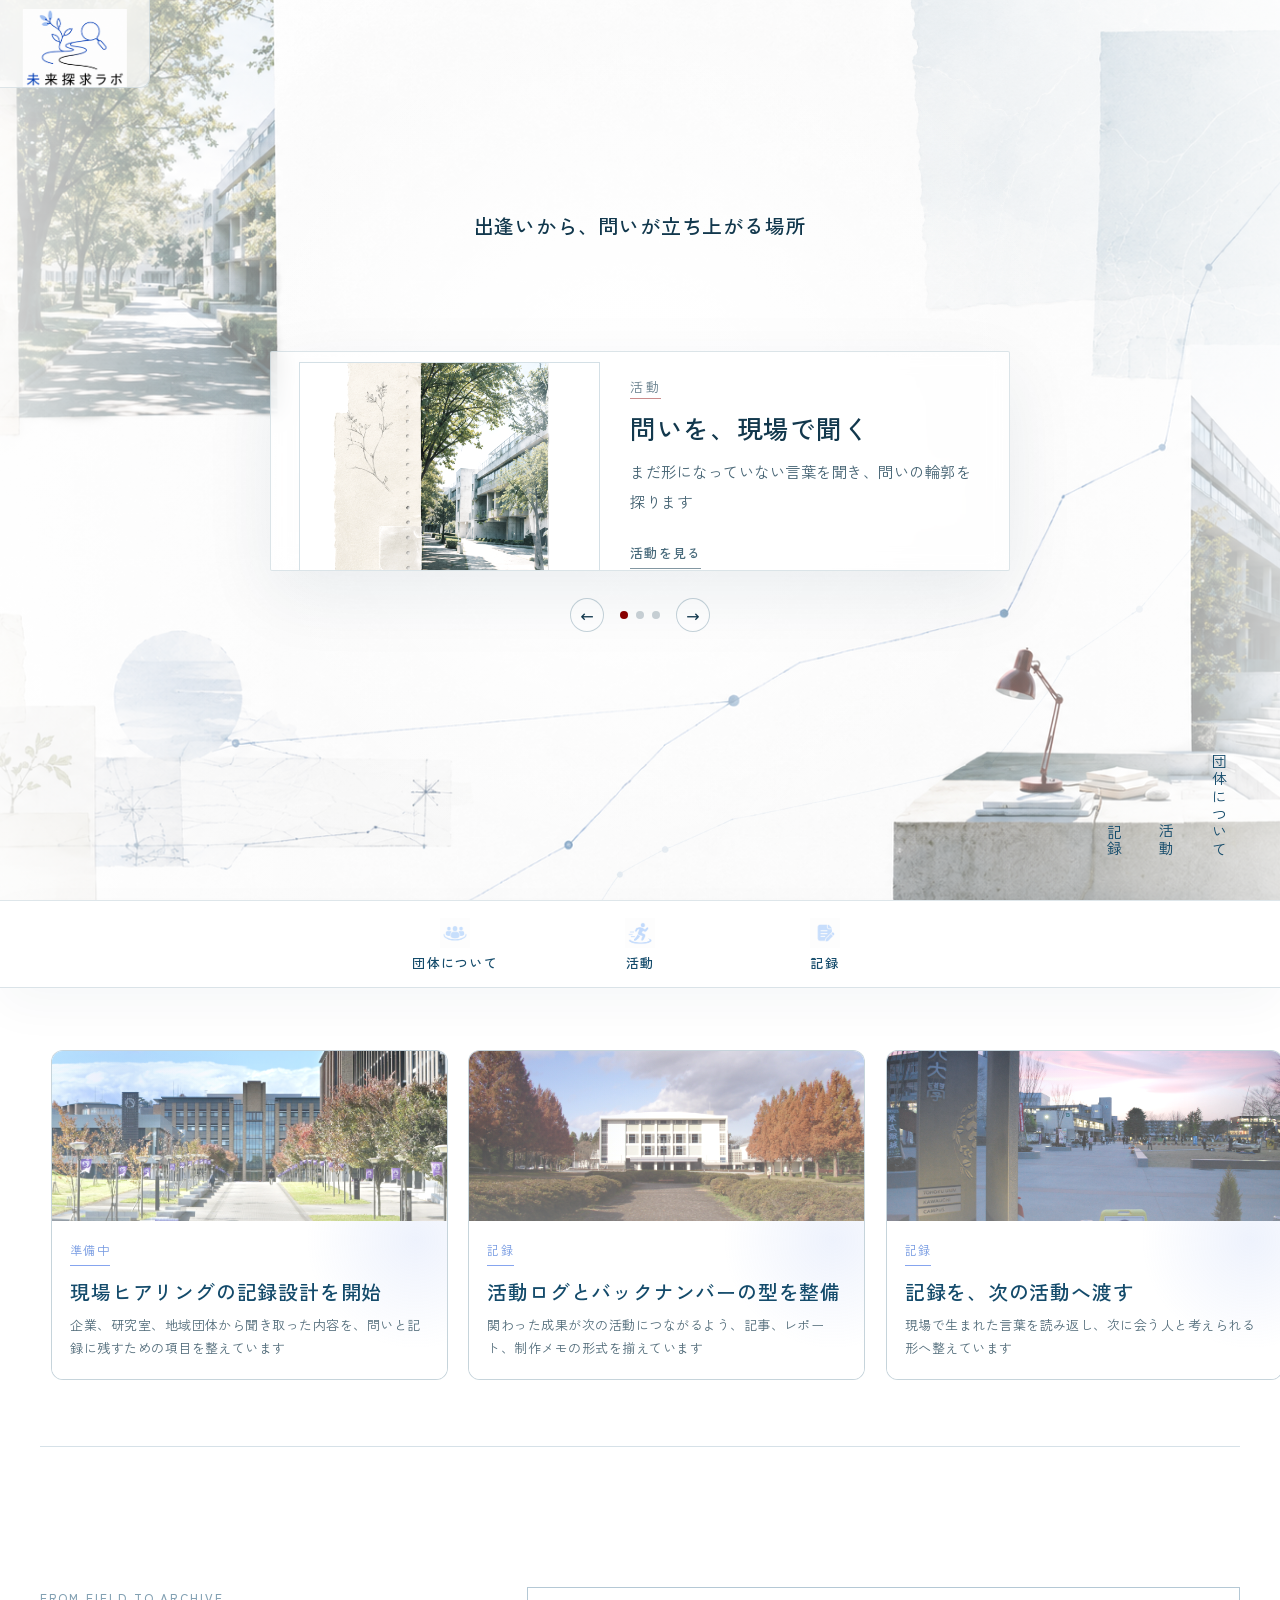
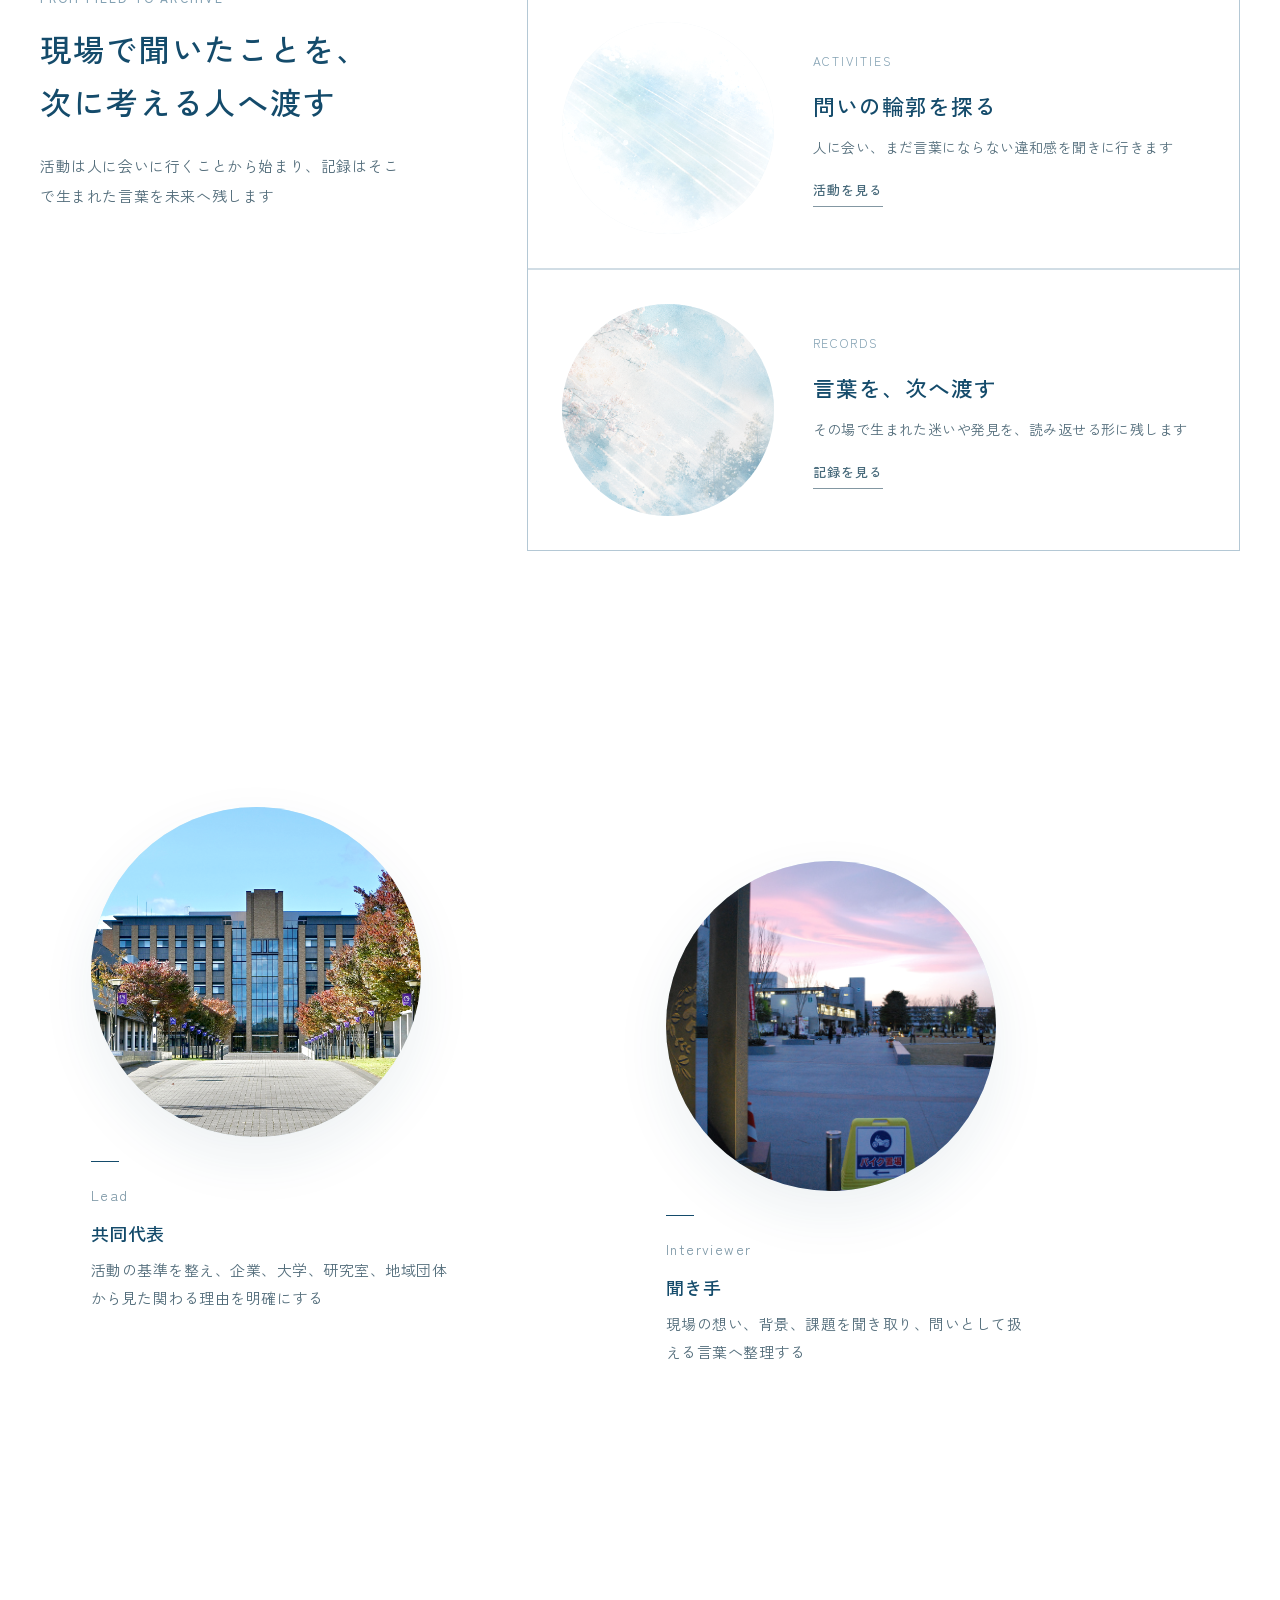
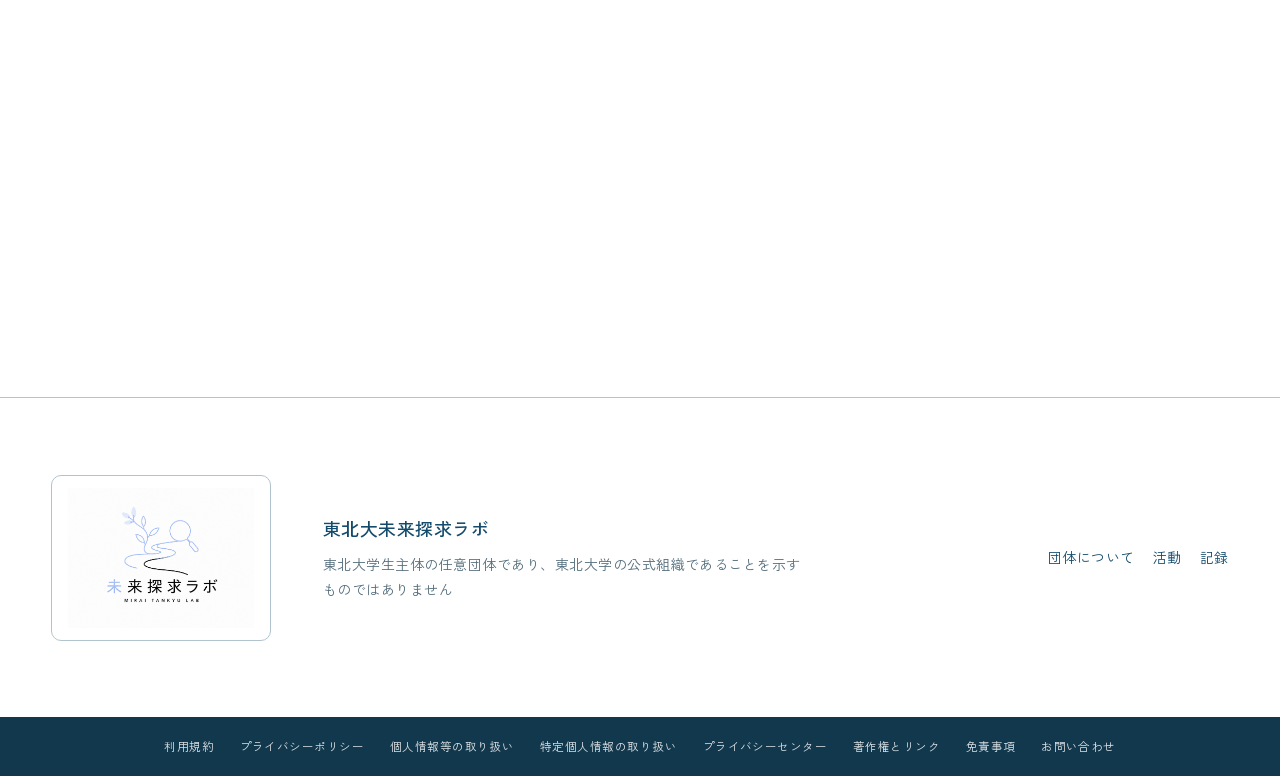
==== commit f91b2ab6: "center mobile hero carousel" ====
--- a/index.html
+++ b/index.html
@@ -90,7 +90,7 @@
         <div class="encounter-glow" aria-hidden="true"></div>
         <p class="encounter-label">Tohoku Future Inquiry Lab</p>
         <div class="encounter-copy">
-          <h1>出逢いから、問いが立ち上がる場所</h1>
+          <h1>出逢いから、問いが<span class="encounter-mobile-break"><br /></span>立ち上がる場所</h1>
         </div>
         <div class="hero-article-carousel" data-news-carousel aria-label="記事スライドショー">
           <div class="hero-article-slides">
--- a/styles.css
+++ b/styles.css
@@ -2694,6 +2694,8 @@
     grid-template-columns: repeat(2, minmax(130px, 1fr));
   }
 }
+
+
 
 @font-face {
   font-family: "KnotZen";
@@ -6875,3 +6877,383 @@
     padding: 20px 0;
   }
 }
+
+/* Responsive contract: 365 / 500 / 780 / 1100 / 1560 / 1800 / 2100 */
+body.knot-site,
+body.knot-site main,
+body.knot-site .knot-page {
+  max-width: 100%;
+  overflow-x: clip;
+}
+
+body.knot-site img {
+  max-width: 100%;
+}
+
+body.knot-site .encounter-mobile-break {
+  display: none;
+}
+
+@media (min-width: 1800px) {
+  body.knot-site .knot-section,
+  body.knot-site .home-portal {
+    padding-left: 0;
+    padding-right: 0;
+  }
+
+  body.knot-site .knot-row,
+  body.knot-site .home-portal {
+    width: min(1360px, calc(100% - 96px));
+    max-width: 1360px;
+  }
+
+  body.knot-site .hero-article-carousel {
+    width: min(840px, calc(100vw - 160px));
+  }
+
+  body.knot-site .hero-article-slides {
+    min-height: 310px;
+  }
+}
+
+@media (min-width: 1560px) and (max-width: 1799px) {
+  body.knot-site .knot-row,
+  body.knot-site .home-portal {
+    width: min(1280px, calc(100% - 96px));
+    max-width: 1280px;
+  }
+
+  body.knot-site .hero-article-carousel {
+    width: min(800px, calc(100vw - 140px));
+  }
+}
+
+@media (min-width: 1100px) and (max-width: 1559px) {
+  body.knot-site .knot-row,
+  body.knot-site .home-portal {
+    width: min(1220px, calc(100% - 80px));
+    max-width: 1220px;
+  }
+
+  body.knot-site .hero-article-carousel {
+    width: min(740px, calc(100vw - 120px));
+  }
+
+  body.knot-site .knot-footer {
+    grid-template-columns: minmax(150px, 0.5fr) minmax(260px, 1fr) minmax(240px, 0.8fr);
+  }
+}
+
+@media (min-width: 780px) and (max-width: 1099px) {
+  body.knot-site .encounter-hero {
+    min-height: max(92svh, 720px);
+  }
+
+  body.knot-site .encounter-copy {
+    top: clamp(150px, 20svh, 210px);
+    width: min(680px, calc(100vw - 64px));
+  }
+
+  body.knot-site .hero-article-carousel {
+    top: clamp(300px, 38svh, 380px);
+    width: min(720px, calc(100vw - 64px));
+  }
+
+  body.knot-site .hero-article-slides {
+    min-height: 250px;
+  }
+
+  body.knot-site .hero-article-slide {
+    grid-template-columns: minmax(170px, 0.82fr) minmax(0, 1fr);
+  }
+
+  body.knot-site .knot-under-hero-menu {
+    gap: 18px;
+    padding-left: 32px;
+    padding-right: 32px;
+  }
+
+  body.knot-site .knot-under-hero-menu a {
+    min-width: 94px;
+  }
+
+  body.knot-site .home-portal {
+    grid-template-columns: 1fr;
+    gap: 42px;
+    width: min(760px, calc(100% - 64px));
+  }
+
+  body.knot-site .home-portal-link {
+    min-height: 240px;
+  }
+}
+
+@media (min-width: 500px) and (max-width: 779px) {
+  body.knot-site .encounter-hero {
+    min-height: max(88svh, 760px);
+    padding-left: 24px;
+    padding-right: 24px;
+  }
+
+  body.knot-site .encounter-copy {
+    top: 150px;
+    width: calc(100vw - 48px);
+  }
+
+  body.knot-site .encounter-copy h1 {
+    font-size: 18px;
+  }
+
+  body.knot-site .hero-article-carousel {
+    top: 300px;
+    width: calc(100vw - 48px);
+  }
+
+  body.knot-site .hero-article-slides {
+    min-height: 430px;
+  }
+
+  body.knot-site .hero-article-slide {
+    grid-template-columns: 1fr;
+    grid-template-rows: 205px auto;
+    gap: 18px;
+    padding: 18px;
+  }
+
+  body.knot-site .hero-article-image {
+    aspect-ratio: auto;
+    height: 205px;
+  }
+
+  body.knot-site .knot-under-hero-menu {
+    gap: 12px;
+    padding: 14px 20px;
+  }
+
+  body.knot-site .knot-under-hero-menu a {
+    min-width: 82px;
+    min-height: 62px;
+  }
+
+  body.knot-site .home-portal {
+    width: calc(100% - 48px);
+    grid-template-columns: 1fr;
+    gap: 36px;
+    padding-top: 84px;
+    padding-bottom: 84px;
+  }
+
+  body.knot-site .home-portal-link {
+    grid-template-columns: 120px minmax(0, 1fr);
+    min-height: 0;
+  }
+
+  body.knot-site .knot-section {
+    padding-left: 24px;
+    padding-right: 24px;
+  }
+}
+
+@media (min-width: 365px) and (max-width: 499px) {
+  body.knot-site .encounter-hero {
+    min-height: max(88svh, 720px);
+    padding: 88px 20px 62px;
+  }
+
+  body.knot-site .encounter-copy {
+    top: 128px;
+    width: calc(100vw - 40px);
+  }
+
+  body.knot-site .encounter-copy h1 {
+    max-width: 280px;
+    margin-left: auto;
+    margin-right: auto;
+    font-size: 17px;
+    line-height: 1.8;
+    white-space: normal;
+  }
+
+  body.knot-site .encounter-mobile-break {
+    display: inline;
+  }
+
+  body.knot-site .hero-article-carousel {
+    top: 270px;
+    left: 50vw;
+    width: calc(100vw - 40px);
+    padding-bottom: 42px;
+  }
+
+  body.knot-site .hero-article-slides {
+    min-height: 414px;
+  }
+
+  body.knot-site .hero-article-slide {
+    grid-template-columns: 1fr;
+    grid-template-rows: 170px auto;
+    gap: 14px;
+    padding: 14px;
+    min-width: 0;
+  }
+
+  body.knot-site .hero-article-text {
+    min-width: 0;
+    overflow-wrap: anywhere;
+  }
+
+  body.knot-site .hero-article-image {
+    aspect-ratio: auto;
+    height: 170px;
+  }
+
+  body.knot-site .hero-article-text h2 {
+    font-size: 20px;
+  }
+
+  body.knot-site .hero-article-text p {
+    font-size: 14px;
+    line-height: 1.8;
+  }
+
+  body.knot-site .knot-under-hero-menu {
+    min-height: 72px;
+    gap: 8px;
+    padding: 12px 12px;
+  }
+
+  body.knot-site .knot-under-hero-menu a {
+    min-width: 76px;
+    min-height: 56px;
+    font-size: 12px;
+  }
+
+  body.knot-site .knot-under-hero-menu img {
+    width: 24px;
+    height: 24px;
+  }
+
+  body.knot-site .home-portal {
+    width: calc(100% - 40px);
+    gap: 30px;
+    padding-top: 72px;
+    padding-bottom: 72px;
+  }
+
+  body.knot-site .home-portal-link {
+    grid-template-columns: 92px minmax(0, 1fr);
+    gap: 14px;
+    padding: 16px;
+  }
+
+  body.knot-site .home-portal-link h3 {
+    font-size: 17px;
+  }
+
+  body.knot-site .home-portal-link p {
+    font-size: 12px;
+  }
+
+  body.knot-site .knot-section {
+    padding-left: 20px;
+    padding-right: 20px;
+  }
+
+  body.knot-site .knot-footer {
+    padding-left: 20px;
+    padding-right: 20px;
+  }
+}
+
+@media (max-width: 364px) {
+  body.knot-site .encounter-hero {
+    min-height: 700px;
+    padding-left: 16px;
+    padding-right: 16px;
+  }
+
+  body.knot-site .encounter-copy {
+    top: 116px;
+    width: calc(100vw - 32px);
+  }
+
+  body.knot-site .encounter-copy h1 {
+    max-width: 250px;
+    margin-left: auto;
+    margin-right: auto;
+    font-size: 16px;
+    white-space: normal;
+  }
+
+  body.knot-site .encounter-mobile-break {
+    display: inline;
+  }
+
+  body.knot-site .hero-article-carousel {
+    top: 250px;
+    left: 50vw;
+    width: calc(100vw - 32px);
+  }
+
+  body.knot-site .hero-article-slides {
+    min-height: 398px;
+  }
+
+  body.knot-site .hero-article-slide {
+    grid-template-rows: 150px auto;
+    padding: 12px;
+    min-width: 0;
+  }
+
+  body.knot-site .hero-article-text {
+    min-width: 0;
+    overflow-wrap: anywhere;
+  }
+
+  body.knot-site .hero-article-image {
+    height: 150px;
+  }
+
+  body.knot-site .hero-article-text h2 {
+    font-size: 18px;
+  }
+
+  body.knot-site .hero-article-text p {
+    font-size: 13px;
+  }
+
+  body.knot-site .knot-under-hero-menu {
+    gap: 4px;
+    padding-left: 8px;
+    padding-right: 8px;
+  }
+
+  body.knot-site .knot-under-hero-menu a {
+    min-width: 70px;
+    font-size: 11px;
+  }
+
+  body.knot-site .home-portal {
+    width: calc(100% - 32px);
+  }
+
+  body.knot-site .home-portal-link {
+    grid-template-columns: 78px minmax(0, 1fr);
+    gap: 10px;
+    padding: 12px;
+  }
+
+  body.knot-site .home-portal-link h3 {
+    font-size: 16px;
+  }
+
+  body.knot-site .home-portal-link p {
+    font-size: 11px;
+  }
+
+  body.knot-site .knot-section,
+  body.knot-site .knot-footer {
+    padding-left: 16px;
+    padding-right: 16px;
+  }
+}
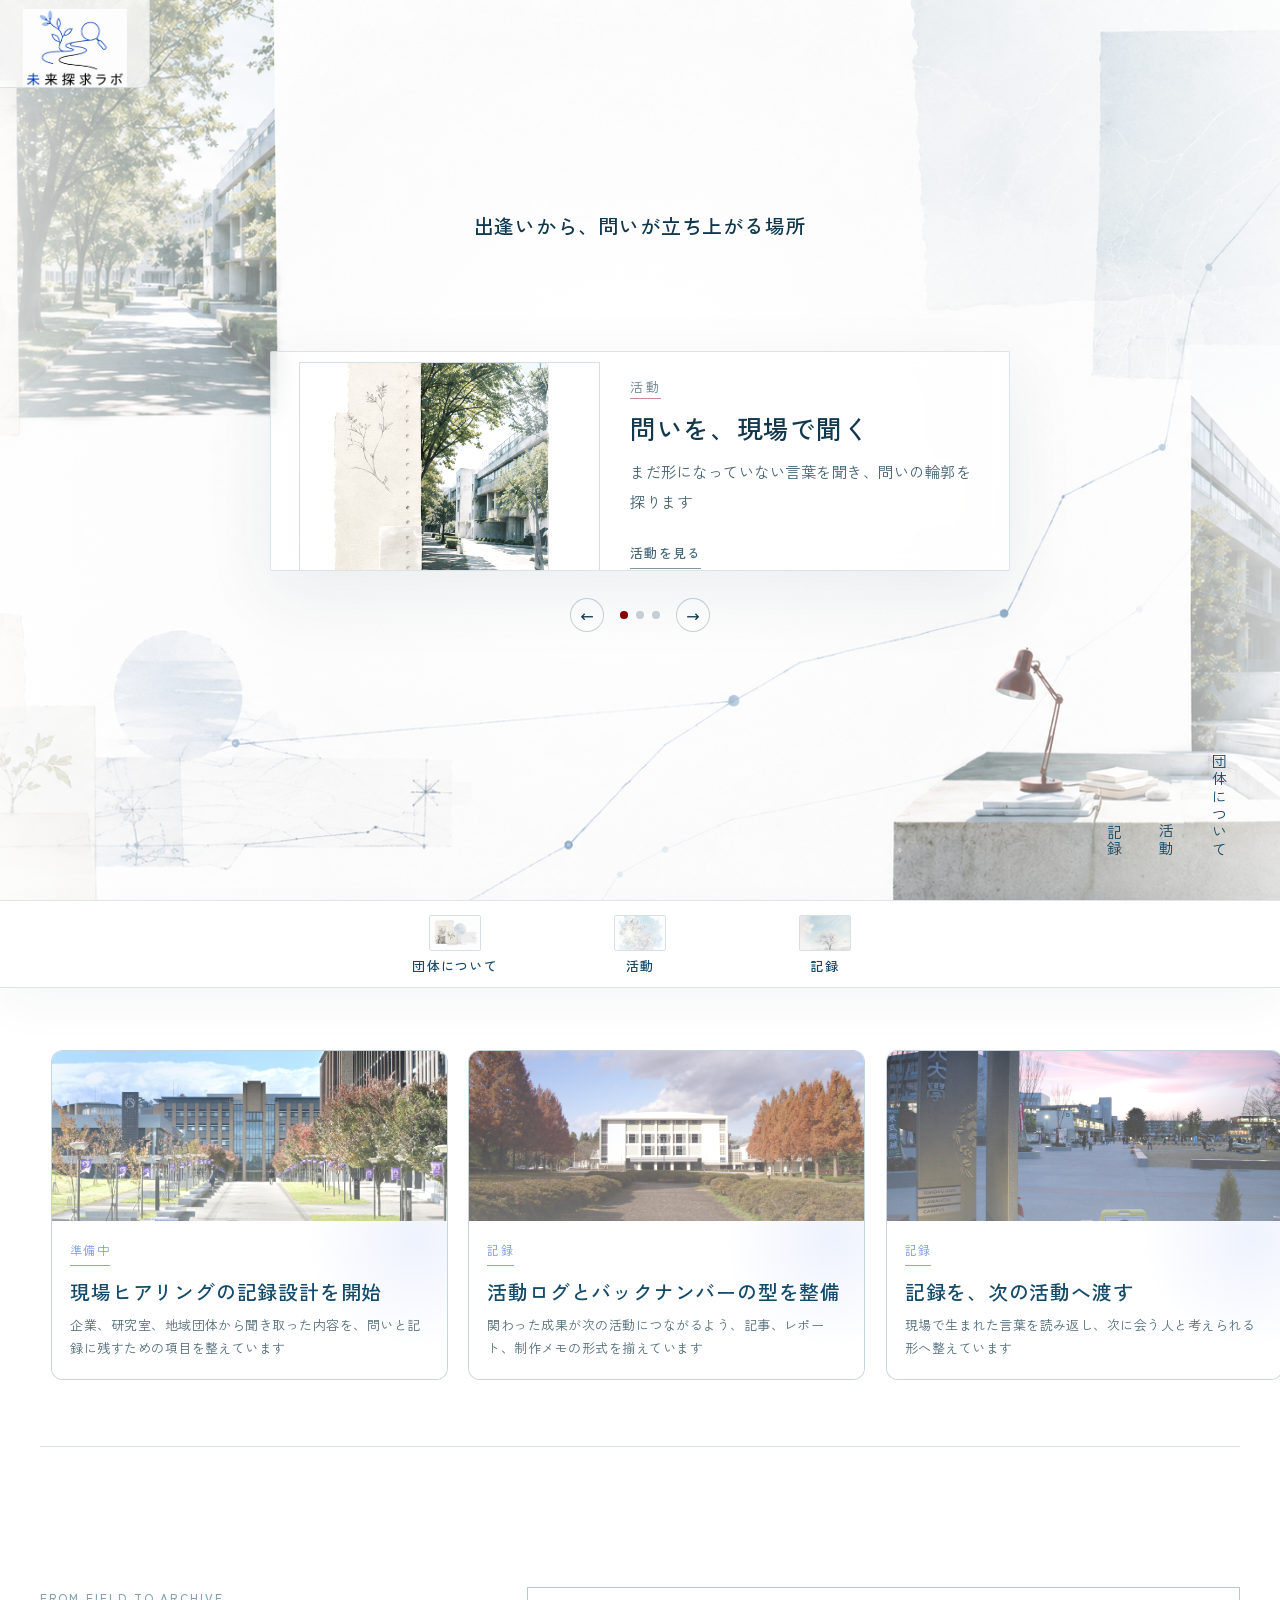
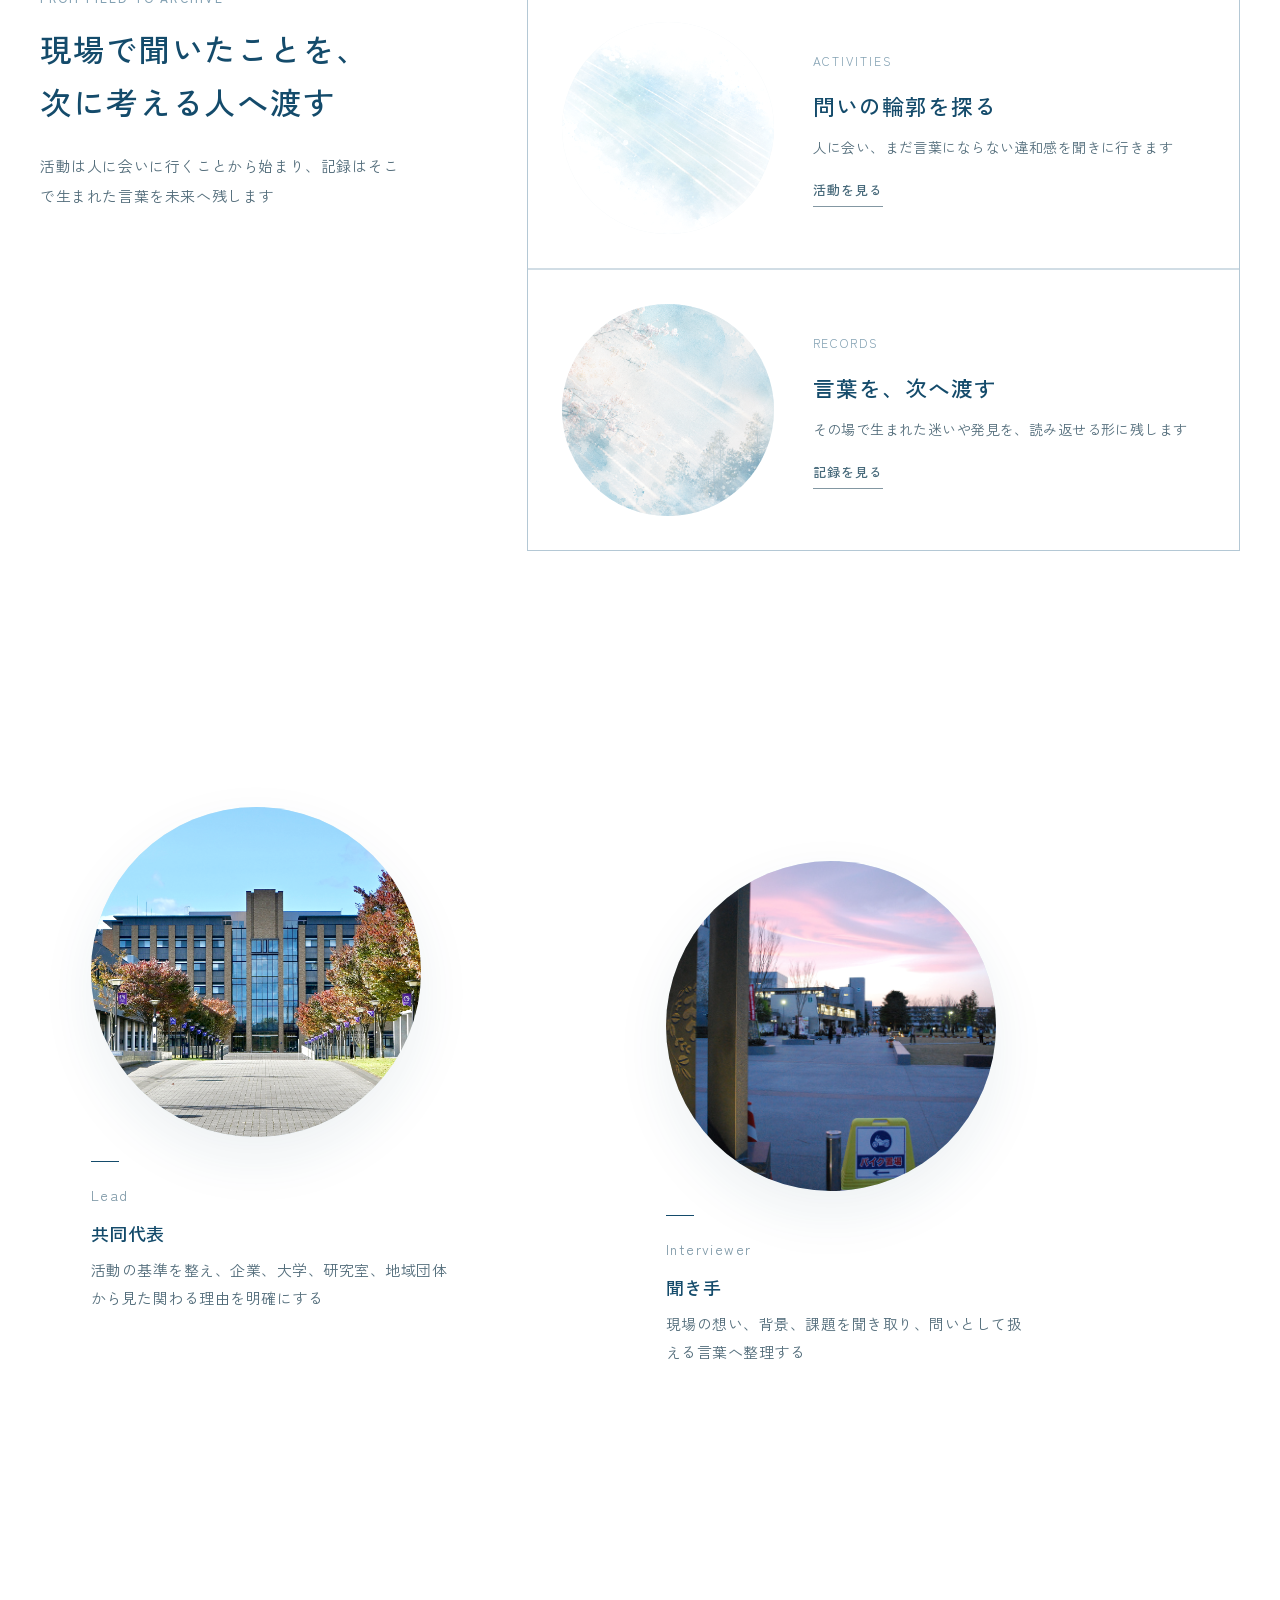
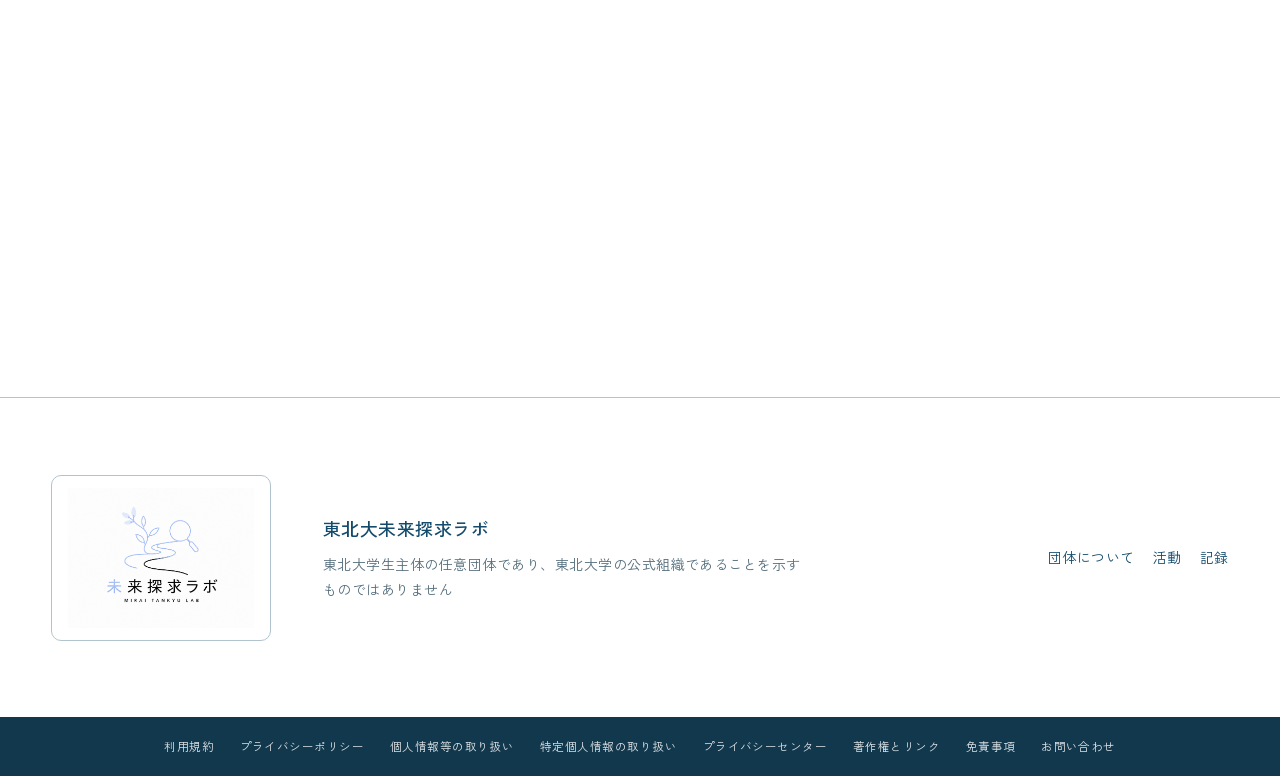
==== commit ce8b75eb: "change section menu imagery" ====
--- a/index.html
+++ b/index.html
@@ -143,15 +143,15 @@
 
       <nav class="knot-under-hero-menu" aria-label="Section navigation" data-under-hero-menu>
         <a href="./about.html">
-          <img src="./assets/icons/about.png" alt="" aria-hidden="true" />
+          <img src="./assets/about-port/research-desk.png" alt="" aria-hidden="true" />
           <span>&#x56e3;&#x4f53;&#x306b;&#x3064;&#x3044;&#x3066;</span>
         </a>
         <a href="./activities.html">
-          <img src="./assets/icons/activities.png" alt="" aria-hidden="true" />
+          <img src="./assets/future-lab/activity-listen-sakura.png" alt="" aria-hidden="true" />
           <span>&#x6d3b;&#x52d5;</span>
         </a>
         <a href="./records.html">
-          <img src="./assets/icons/records.png" alt="" aria-hidden="true" />
+          <img src="./assets/future-lab/record-field-light.png" alt="" aria-hidden="true" />
           <span>&#x8a18;&#x9332;</span>
         </a>
       </nav>
--- a/styles.css
+++ b/styles.css
@@ -3694,9 +3694,13 @@
 
 body.knot-site .knot-under-hero-menu img {
   display: block;
-  width: 30px;
-  height: 30px;
-  object-fit: contain;
+  width: 52px;
+  height: 36px;
+  border: 1px solid rgba(128, 165, 184, 0.38);
+  border-radius: 2px;
+  object-fit: cover;
+  opacity: 0.88;
+  filter: saturate(0.78);
 }
 
 body.knot-site .knot-under-hero-menu span {
